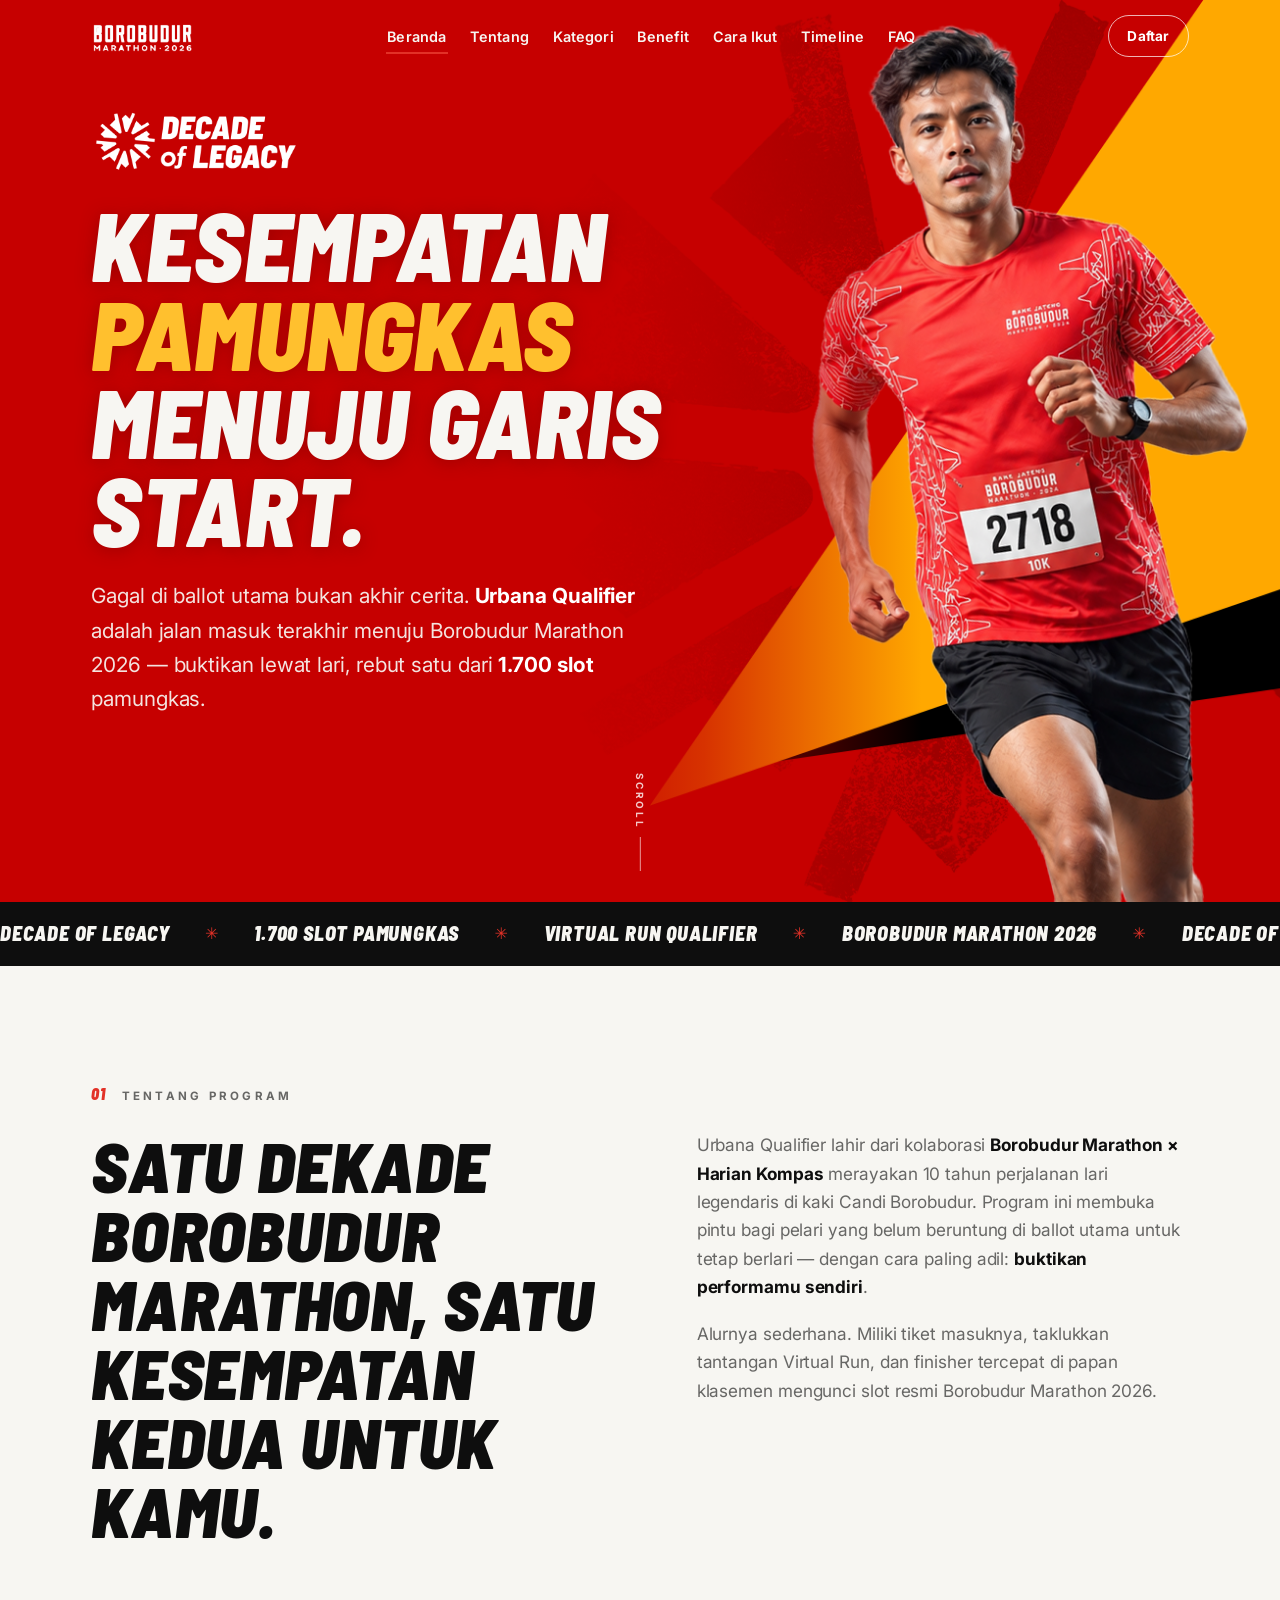
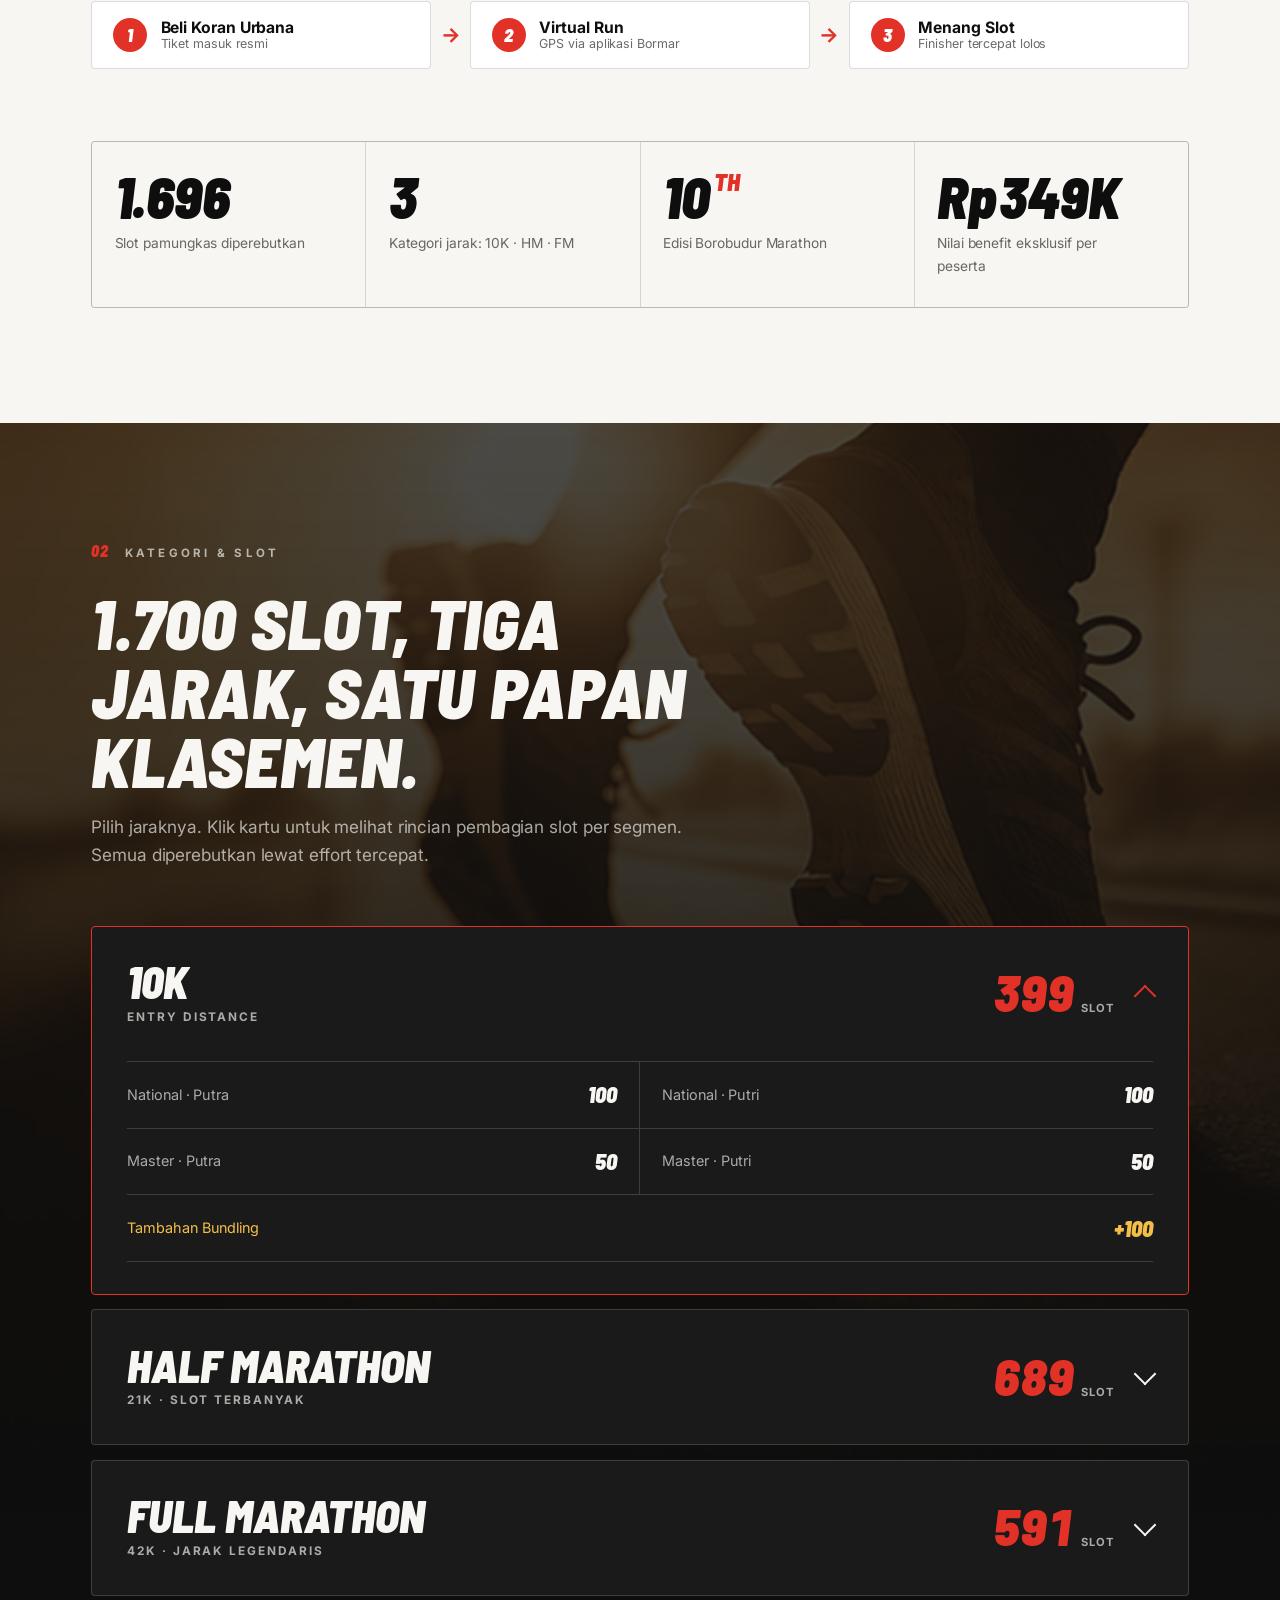
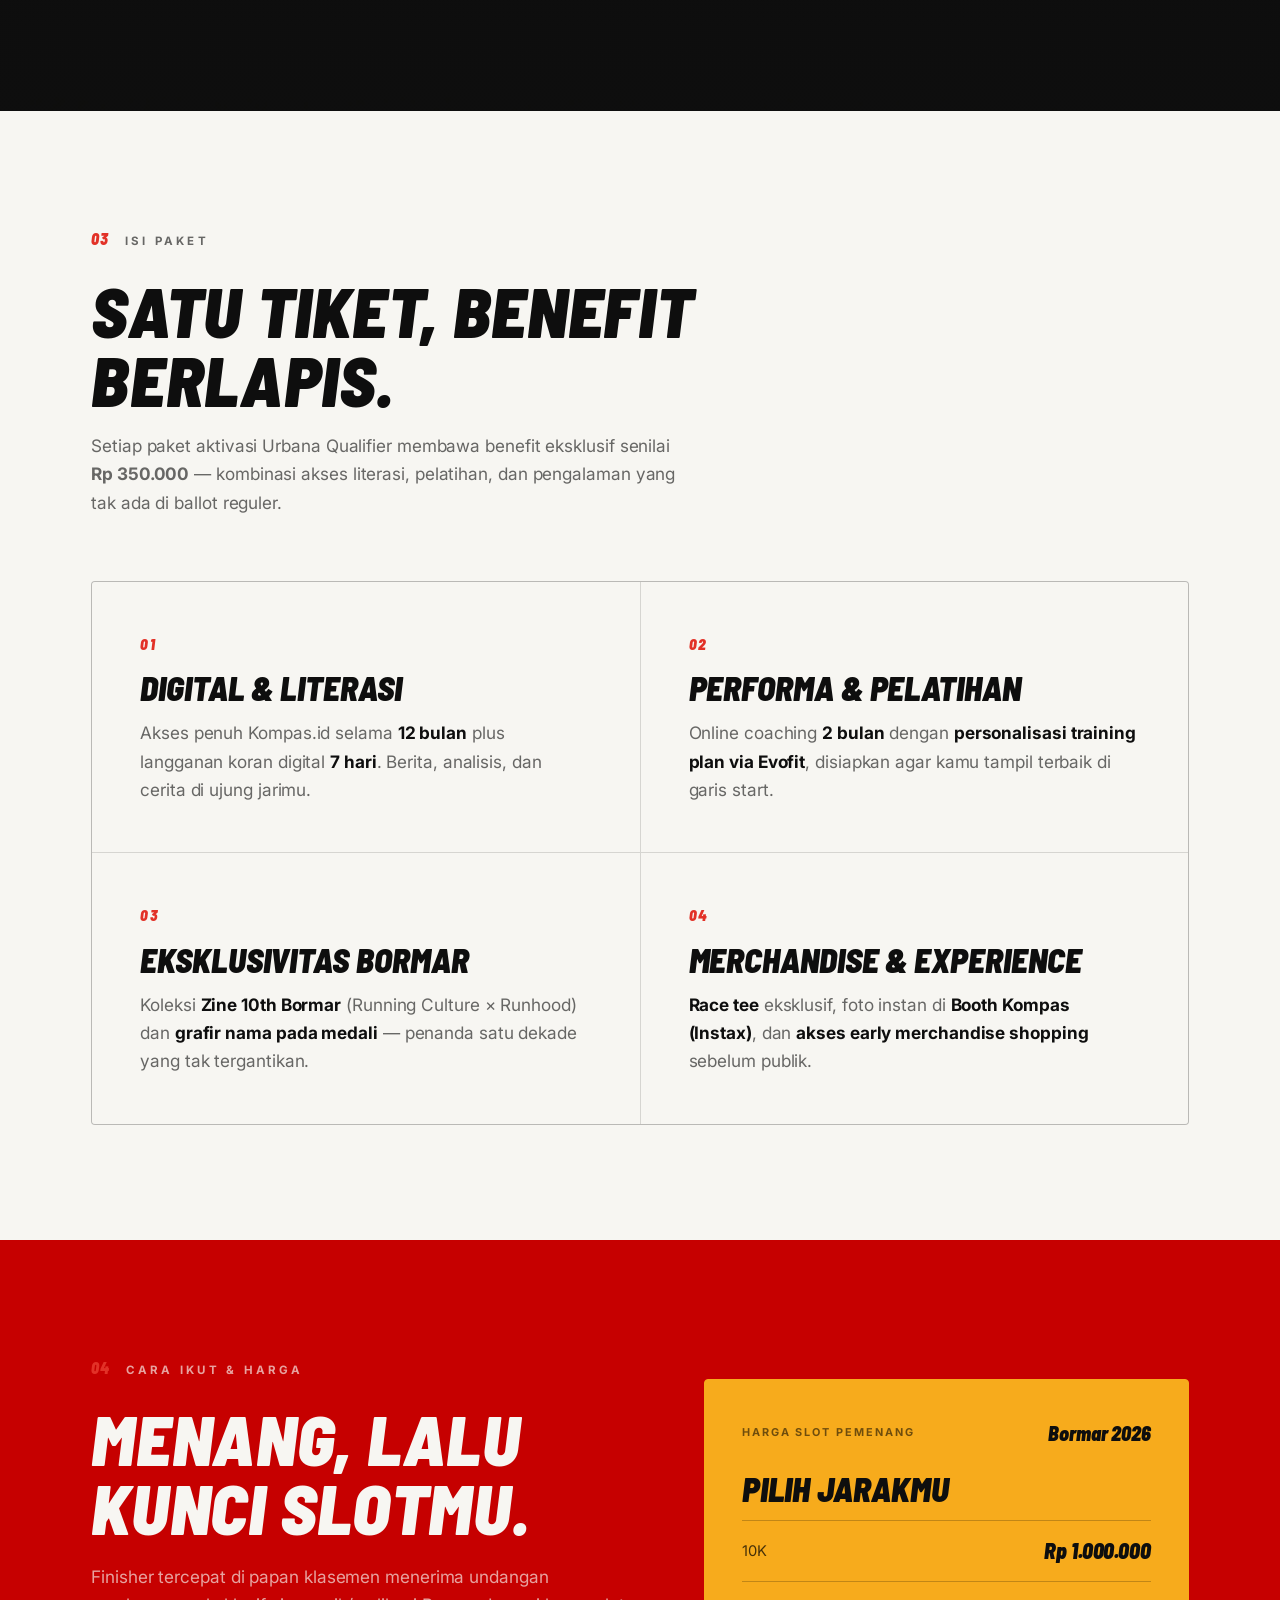
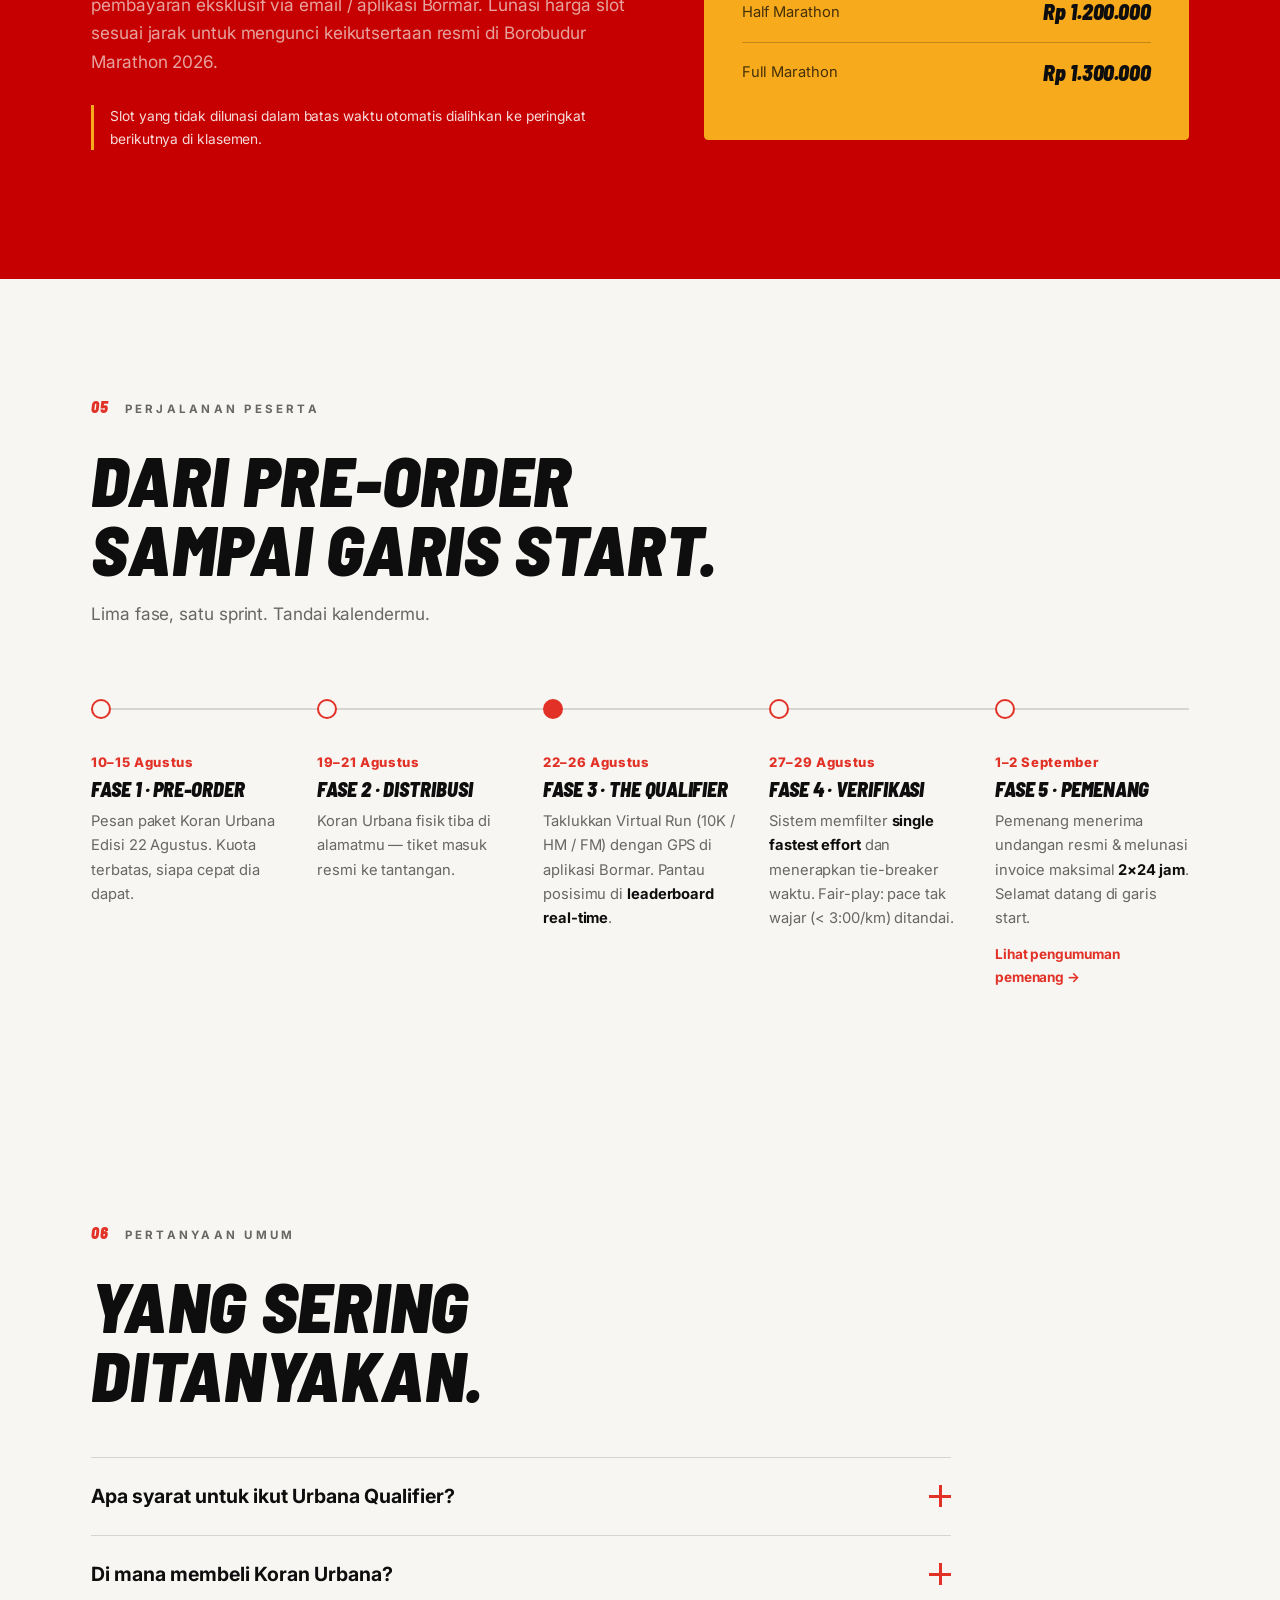
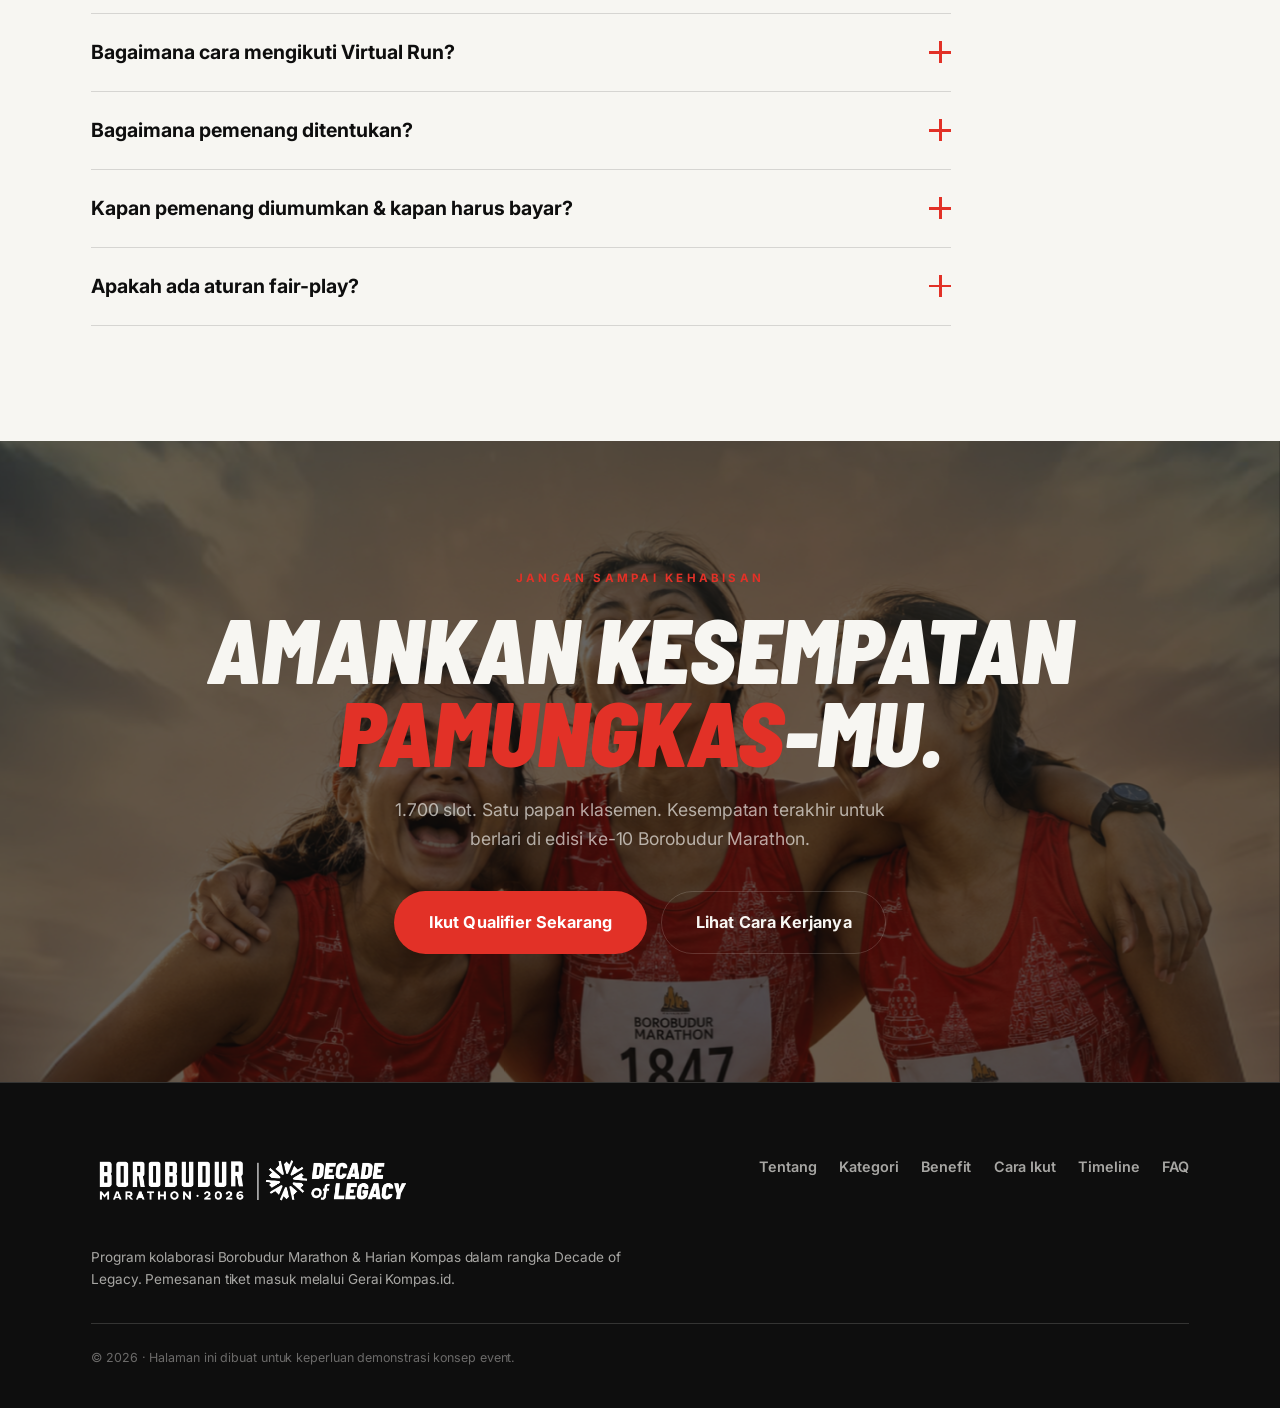
==== marathon/index.html @ 235fdab1 "first commit" ====
<!doctype html>
<html lang="id">
<head>
  <meta charset="utf-8" />
  <meta name="viewport" content="width=device-width, initial-scale=1" />
  <title>Urbana Qualifier · Borobudur Marathon 2026 — Decade of Legacy</title>
  <meta name="description" content="Gagal ballot Borobudur Marathon 2026? Urbana Qualifier adalah kesempatan pamungkas untuk memenangkan slot lari melalui Virtual Run. 1.700 slot diperebutkan. Kolaborasi Borobudur Marathon × Kompas.id." />
  <meta name="theme-color" content="#0E0E0E" />
  <link rel="icon" href="assets/favicon.svg" type="image/svg+xml" />

  <!-- Open Graph -->
  <meta property="og:title" content="Urbana Qualifier · Borobudur Marathon 2026" />
  <meta property="og:description" content="Kesempatan pamungkas menuju garis start. 1.700 slot diperebutkan lewat Virtual Run." />
  <meta property="og:type" content="website" />

  <link rel="preconnect" href="https://fonts.googleapis.com" />
  <link rel="preconnect" href="https://fonts.gstatic.com" crossorigin />
  <link href="https://fonts.googleapis.com/css2?family=Inter:wght@400;500;600;700;800;900&display=swap" rel="stylesheet" />

  <link rel="stylesheet" href="css/styles.css" />
</head>
<body>
  <a class="skip-link" href="#beranda">Lewati ke konten</a>

  <!-- ================= HEADER ================= -->
  <header class="site-header" id="siteHeader" data-state="top">
    <div class="container header__inner">
      <a class="brand" href="#beranda" aria-label="Borobudur Marathon 2026 — beranda">
        <img class="brand__logo" src="assets/logo-borobudur.png" alt="Borobudur Marathon 2026" width="1200" height="442" />
      </a>

      <nav class="nav" id="primaryNav" aria-label="Navigasi utama">
        <ul class="nav__list">
          <li><a class="nav__link" href="#beranda">Beranda</a></li>
          <li><a class="nav__link" href="#tentang">Tentang</a></li>
          <li><a class="nav__link" href="#kategori">Kategori</a></li>
          <li><a class="nav__link" href="#benefit">Benefit</a></li>
          <li><a class="nav__link" href="#cara-ikut">Cara Ikut</a></li>
          <li><a class="nav__link" href="#timeline">Timeline</a></li>
          <li><a class="nav__link" href="#faq">FAQ</a></li>
        </ul>
      </nav>

      <div class="header__actions">
        <a class="btn btn--accent btn--sm" href="#daftar">Daftar</a>
        <button class="nav-toggle" id="navToggle" aria-label="Buka menu" aria-expanded="false" aria-controls="primaryNav">
          <span></span><span></span><span></span>
        </button>
      </div>
    </div>
  </header>

  <main id="main">

    <!-- ================= HERO ================= -->
    <section class="hero" id="beranda" aria-labelledby="hero-title">
      <div class="hero__bg" aria-hidden="true">
        <span class="hero__ghost">10<sup>TH</sup></span>
      </div>
      <div class="container hero__inner">
        <div class="hero__col">
        <img class="hero__decade reveal" src="assets/decade-white-logo.png" alt="Decade of Legacy — Borobudur Marathon 2026" width="1200" height="408" />
        <h1 class="hero__title reveal" id="hero-title">
          Kesempatan <span class="txt-accent">Pamungkas</span><br />
          Menuju Garis Start.
        </h1>
        <p class="hero__lead reveal">
          Gagal di ballot utama bukan akhir cerita. <strong>Urbana Qualifier</strong> adalah jalan masuk terakhir
          menuju Borobudur Marathon 2026 — buktikan lewat lari, rebut satu dari <strong>1.700 slot</strong> pamungkas.
        </p>

        <div class="hero__cta reveal">
          <a class="btn btn--accent" href="#cara-ikut">Ikut Qualifier</a>
          <a class="btn btn--ghost" href="#tentang">Pelajari Caranya</a>
        </div>

        </div>
      </div>
      <div class="hero__scroll" aria-hidden="true"><span>Scroll</span></div>
    </section>

    <!-- ================= TICKER ================= -->
    <div class="ticker" aria-hidden="true">
      <div class="ticker__track">
        <span>Decade of Legacy</span><span class="ticker__dot">✳</span>
        <span>1.700 Slot Pamungkas</span><span class="ticker__dot">✳</span>
        <span>Virtual Run Qualifier</span><span class="ticker__dot">✳</span>
        <span>Borobudur Marathon 2026</span><span class="ticker__dot">✳</span>
        <span>Decade of Legacy</span><span class="ticker__dot">✳</span>
        <span>1.700 Slot Pamungkas</span><span class="ticker__dot">✳</span>
        <span>Virtual Run Qualifier</span><span class="ticker__dot">✳</span>
        <span>Borobudur Marathon 2026</span><span class="ticker__dot">✳</span>
      </div>
    </div>

    <!-- ================= TENTANG ================= -->
    <section class="section section--about" id="tentang" aria-labelledby="about-title">
      <div class="container">
        <div class="section-head reveal">
          <span class="section-no">01</span>
          <p class="eyebrow">Tentang Program</p>
        </div>
        <div class="about__grid">
          <div class="about__lead">
            <h2 class="h2" id="about-title">
              Satu dekade Borobudur Marathon, satu kesempatan kedua untuk kamu.
            </h2>
          </div>
          <div class="about__body">
            <p class="reveal">
              Urbana Qualifier lahir dari kolaborasi <strong>Borobudur Marathon × Harian Kompas</strong>
              merayakan 10 tahun perjalanan lari legendaris di kaki Candi Borobudur. Program ini membuka
              pintu bagi pelari yang belum beruntung di ballot utama untuk tetap berlari — dengan cara paling adil:
              <strong>buktikan performamu sendiri</strong>.
            </p>
            <p class="reveal">
              Alurnya sederhana. Miliki tiket masuknya, taklukkan tantangan Virtual Run, dan finisher tercepat di
              papan klasemen mengunci slot resmi Borobudur Marathon 2026.
            </p>
          </div>
        </div>

        <ol class="flow reveal" aria-label="Alur singkat program">
          <li class="flow__step"><span class="flow__n">1</span><div><b>Beli Koran Urbana</b><small>Tiket masuk resmi</small></div></li>
          <li class="flow__arrow" aria-hidden="true">→</li>
          <li class="flow__step"><span class="flow__n">2</span><div><b>Virtual Run</b><small>GPS via aplikasi Bormar</small></div></li>
          <li class="flow__arrow" aria-hidden="true">→</li>
          <li class="flow__step"><span class="flow__n">3</span><div><b>Menang Slot</b><small>Finisher tercepat lolos</small></div></li>
        </ol>

        <div class="stat-row reveal" aria-label="Ringkasan angka program">
          <div class="stat">
            <span class="stat__num"><span data-count="1700" data-suffix="">0</span></span>
            <span class="stat__cap">Slot pamungkas diperebutkan</span>
          </div>
          <div class="stat">
            <span class="stat__num"><span data-count="3" data-suffix="">0</span></span>
            <span class="stat__cap">Kategori jarak: 10K · HM · FM</span>
          </div>
          <div class="stat">
            <span class="stat__num"><span data-count="10" data-suffix="">0</span><span class="stat__th">TH</span></span>
            <span class="stat__cap">Edisi Borobudur Marathon</span>
          </div>
          <div class="stat">
            <span class="stat__num">Rp<span data-count="350" data-suffix="K">0</span></span>
            <span class="stat__cap">Nilai benefit eksklusif per peserta</span>
          </div>
        </div>
      </div>
    </section>

    <!-- ================= KATEGORI & SLOT ================= -->
    <section class="section section--cats" id="kategori" aria-labelledby="cats-title">
      <div class="container">
        <div class="section-head reveal">
          <span class="section-no">02</span>
          <p class="eyebrow eyebrow--light">Kategori & Slot</p>
        </div>
        <h2 class="h2 h2--light reveal" id="cats-title">1.700 slot, tiga jarak, satu papan klasemen.</h2>
        <p class="section-sub section-sub--light reveal">Pilih jaraknya. Klik kartu untuk melihat rincian pembagian slot per segmen. Semua diperebutkan lewat effort tercepat.</p>

        <div class="cats">
          <!-- 10K -->
          <article class="cat reveal">
            <button class="cat__head" aria-expanded="false" aria-controls="cat-10k">
              <span class="cat__meta">
                <span class="cat__name">10K</span>
                <span class="cat__tag">Entry Distance</span>
              </span>
              <span class="cat__slot"><span class="cat__slotnum" data-count="400">0</span><small>slot</small></span>
              <span class="cat__chev" aria-hidden="true"></span>
            </button>
            <div class="cat__panel" id="cat-10k" hidden>
              <ul class="breakdown">
                <li><span>National · Putra</span><b>100</b></li>
                <li><span>National · Putri</span><b>100</b></li>
                <li><span>Master · Putra</span><b>50</b></li>
                <li><span>Master · Putri</span><b>50</b></li>
                <li class="breakdown--extra"><span>Tambahan Bundling</span><b>+100</b></li>
              </ul>
            </div>
          </article>

          <!-- HM -->
          <article class="cat reveal">
            <button class="cat__head" aria-expanded="false" aria-controls="cat-hm">
              <span class="cat__meta">
                <span class="cat__name">Half Marathon</span>
                <span class="cat__tag">21K · Slot terbanyak</span>
              </span>
              <span class="cat__slot"><span class="cat__slotnum" data-count="700">0</span><small>slot</small></span>
              <span class="cat__chev" aria-hidden="true"></span>
            </button>
            <div class="cat__panel" id="cat-hm" hidden>
              <ul class="breakdown">
                <li><span>National · Putra</span><b>200</b></li>
                <li><span>National · Putri</span><b>200</b></li>
                <li><span>Master · Putra</span><b>150</b></li>
                <li><span>Master · Putri</span><b>150</b></li>
              </ul>
            </div>
          </article>

          <!-- FM -->
          <article class="cat reveal">
            <button class="cat__head" aria-expanded="false" aria-controls="cat-fm">
              <span class="cat__meta">
                <span class="cat__name">Full Marathon</span>
                <span class="cat__tag">42K · Jarak legendaris</span>
              </span>
              <span class="cat__slot"><span class="cat__slotnum" data-count="600">0</span><small>slot</small></span>
              <span class="cat__chev" aria-hidden="true"></span>
            </button>
            <div class="cat__panel" id="cat-fm" hidden>
              <ul class="breakdown">
                <li><span>National · Putra</span><b>150</b></li>
                <li><span>National · Putri</span><b>150</b></li>
                <li><span>Master · Putra</span><b>150</b></li>
                <li><span>Master · Putri</span><b>150</b></li>
              </ul>
            </div>
          </article>
        </div>
      </div>
    </section>

    <!-- ================= BENEFIT ================= -->
    <section class="section section--benefit" id="benefit" aria-labelledby="benefit-title">
      <div class="container">
        <div class="section-head reveal">
          <span class="section-no">03</span>
          <p class="eyebrow">Isi Paket</p>
        </div>
        <div class="benefit__intro">
          <h2 class="h2 reveal" id="benefit-title">Satu tiket, benefit berlapis.</h2>
          <p class="section-sub reveal">
            Setiap paket aktivasi Urbana Qualifier membawa benefit eksklusif senilai
            <strong>Rp 350.000</strong> — kombinasi akses literasi, pelatihan, dan pengalaman yang tak ada di ballot reguler.
          </p>
        </div>

        <div class="benefits">
          <article class="benefit reveal">
            <span class="benefit__no" aria-hidden="true">01</span>
            <h3 class="benefit__title">Digital &amp; Literasi</h3>
            <p>Akses penuh Kompas.id selama <b>12 bulan</b> plus langganan koran digital <b>7 hari</b>. Berita, analisis, dan cerita di ujung jarimu.</p>
          </article>
          <article class="benefit reveal">
            <span class="benefit__no" aria-hidden="true">02</span>
            <h3 class="benefit__title">Performa &amp; Pelatihan</h3>
            <p>Online coaching <b>2 bulan</b> dengan <b>personalisasi training plan via Evofit</b>, disiapkan agar kamu tampil terbaik di garis start.</p>
          </article>
          <article class="benefit reveal">
            <span class="benefit__no" aria-hidden="true">03</span>
            <h3 class="benefit__title">Eksklusivitas Bormar</h3>
            <p>Koleksi <b>Zine 10th Bormar</b> (Running Culture × Runhood) dan <b>grafir nama pada medali</b> — penanda satu dekade yang tak tergantikan.</p>
          </article>
          <article class="benefit reveal">
            <span class="benefit__no" aria-hidden="true">04</span>
            <h3 class="benefit__title">Merchandise &amp; Experience</h3>
            <p><b>Race tee</b> eksklusif, foto instan di <b>Booth Kompas (Instax)</b>, dan <b>akses early merchandise shopping</b> sebelum publik.</p>
          </article>
        </div>
      </div>
    </section>

    <!-- ================= CARA IKUT / HARGA ================= -->
    <section class="section section--how" id="cara-ikut" aria-labelledby="how-title">
      <div class="container how__grid">
        <div class="how__intro">
          <div class="section-head reveal">
            <span class="section-no">04</span>
            <p class="eyebrow eyebrow--light">Cara Ikut &amp; Harga</p>
          </div>
          <h2 class="h2 h2--light reveal" id="how-title">Menang, lalu kunci slotmu.</h2>
          <p class="section-sub section-sub--light reveal">
            Finisher tercepat di papan klasemen menerima undangan pembayaran eksklusif via
            email / aplikasi Bormar. Lunasi harga slot sesuai jarak untuk mengunci
            keikutsertaan resmi di Borobudur Marathon 2026.
          </p>
          <p class="how__note reveal">Slot yang tidak dilunasi dalam batas waktu otomatis dialihkan ke peringkat berikutnya di klasemen.</p>
        </div>

        <article class="step step--accent reveal how__card">
          <div class="step__top">
            <span class="step__badge">Harga Slot Pemenang</span>
            <span class="step__price">Bormar 2026</span>
          </div>
          <h3 class="step__title">Pilih Jarakmu</h3>
          <ul class="pricegrid">
            <li><span>10K</span><b>Rp 1.000.000</b></li>
            <li><span>Half Marathon</span><b>Rp 1.200.000</b></li>
            <li><span>Full Marathon</span><b>Rp 1.300.000</b></li>
          </ul>
        </article>
      </div>
    </section>

    <!-- ================= TIMELINE ================= -->
    <section class="section section--timeline" id="timeline" aria-labelledby="tl-title">
      <div class="container">
        <div class="section-head reveal">
          <span class="section-no">05</span>
          <p class="eyebrow">Perjalanan Peserta</p>
        </div>
        <h2 class="h2 reveal" id="tl-title">Dari pre-order sampai garis start.</h2>
        <p class="section-sub reveal">Lima fase, satu sprint. Tandai kalendermu.</p>

        <ol class="timeline">
          <li class="tl reveal">
            <div class="tl__marker" aria-hidden="true"><span></span></div>
            <div class="tl__body">
              <span class="tl__date">10–15 Agustus</span>
              <h3 class="tl__phase">Fase 1 · Pre-Order</h3>
              <p>Pesan paket Koran Urbana Edisi 22 Agustus. Kuota terbatas, siapa cepat dia dapat.</p>
            </div>
          </li>
          <li class="tl reveal">
            <div class="tl__marker" aria-hidden="true"><span></span></div>
            <div class="tl__body">
              <span class="tl__date">19–21 Agustus</span>
              <h3 class="tl__phase">Fase 2 · Distribusi</h3>
              <p>Koran Urbana fisik tiba di alamatmu — tiket masuk resmi ke tantangan.</p>
            </div>
          </li>
          <li class="tl reveal tl--hot">
            <div class="tl__marker" aria-hidden="true"><span></span></div>
            <div class="tl__body">
              <span class="tl__date">22–26 Agustus</span>
              <h3 class="tl__phase">Fase 3 · The Qualifier</h3>
              <p>Taklukkan Virtual Run (10K / HM / FM) dengan GPS di aplikasi Bormar. Pantau posisimu di <b>leaderboard real-time</b>.</p>
            </div>
          </li>
          <li class="tl reveal">
            <div class="tl__marker" aria-hidden="true"><span></span></div>
            <div class="tl__body">
              <span class="tl__date">27–29 Agustus</span>
              <h3 class="tl__phase">Fase 4 · Verifikasi</h3>
              <p>Sistem memfilter <b>single fastest effort</b> dan menerapkan tie-breaker waktu. Fair-play: pace tak wajar (&lt; 3:00/km) ditandai.</p>
            </div>
          </li>
          <li class="tl reveal">
            <div class="tl__marker" aria-hidden="true"><span></span></div>
            <div class="tl__body">
              <span class="tl__date">1–2 September</span>
              <h3 class="tl__phase">Fase 5 · Pemenang</h3>
              <p>Pemenang menerima undangan resmi &amp; melunasi invoice maksimal <b>2×24 jam</b>. Selamat datang di garis start.</p>
              <a class="tl__link" href="pemenang.html">Lihat pengumuman pemenang →</a>
            </div>
          </li>
        </ol>
      </div>
    </section>

    <!-- ================= FAQ ================= -->
    <section class="section section--faq" id="faq" aria-labelledby="faq-title">
      <div class="container">
        <div class="section-head reveal">
          <span class="section-no">06</span>
          <p class="eyebrow">Pertanyaan Umum</p>
        </div>
        <h2 class="h2 reveal" id="faq-title">Yang sering ditanyakan.</h2>

        <div class="faq" id="faqList">
          <div class="faq__item reveal">
            <button class="faq__q" aria-expanded="false" aria-controls="faq-1">
              <span>Apa syarat untuk ikut Urbana Qualifier?</span>
              <span class="faq__icon" aria-hidden="true"></span>
            </button>
            <div class="faq__a" id="faq-1" hidden>
              <p>Kamu cukup memiliki <b>Koran Urbana</b> sebagai tiket masuk. Di dalamnya sudah termasuk paket benefit aktivasi dan akses untuk mengikuti tantangan Virtual Run melalui aplikasi Bormar.</p>
            </div>
          </div>

          <div class="faq__item reveal">
            <button class="faq__q" aria-expanded="false" aria-controls="faq-2">
              <span>Di mana membeli Koran Urbana?</span>
              <span class="faq__icon" aria-hidden="true"></span>
            </button>
            <div class="faq__a" id="faq-2" hidden>
              <p>Pemesanan dilakukan pada masa Pre-Order (10–15 Agustus) melalui <b>Gerai Kompas.id</b>. Koran fisik didistribusikan ke alamatmu pada 19–21 Agustus.</p>
            </div>
          </div>

          <div class="faq__item reveal">
            <button class="faq__q" aria-expanded="false" aria-controls="faq-3">
              <span>Bagaimana cara mengikuti Virtual Run?</span>
              <span class="faq__icon" aria-hidden="true"></span>
            </button>
            <div class="faq__a" id="faq-3" hidden>
              <p>Selama 22–26 Agustus, lari sesuai jarak pilihanmu (10K / HM / FM) sambil merekam rute dengan <b>GPS di aplikasi Bormar</b>. Posisimu tampil di leaderboard secara real-time.</p>
            </div>
          </div>

          <div class="faq__item reveal">
            <button class="faq__q" aria-expanded="false" aria-controls="faq-4">
              <span>Bagaimana pemenang ditentukan?</span>
              <span class="faq__icon" aria-hidden="true"></span>
            </button>
            <div class="faq__a" id="faq-4" hidden>
              <p>Slot diberikan kepada <b>finisher tercepat</b> di setiap segmen. Verifikasi memakai catatan single fastest effort, dengan tie-breaker berbasis timestamp bila waktu identik.</p>
            </div>
          </div>

          <div class="faq__item reveal">
            <button class="faq__q" aria-expanded="false" aria-controls="faq-5">
              <span>Kapan pemenang diumumkan &amp; kapan harus bayar?</span>
              <span class="faq__icon" aria-hidden="true"></span>
            </button>
            <div class="faq__a" id="faq-5" hidden>
              <p>Klasemen akhir difinalisasi 27–29 Agustus. Pemenang menerima undangan resmi pada 1–2 September dan wajib melunasi invoice maksimal <b>2×24 jam</b>. Slot yang hangus dialihkan ke peringkat berikutnya.</p>
            </div>
          </div>

          <div class="faq__item reveal">
            <button class="faq__q" aria-expanded="false" aria-controls="faq-6">
              <span>Apakah ada aturan fair-play?</span>
              <span class="faq__icon" aria-hidden="true"></span>
            </button>
            <div class="faq__a" id="faq-6" hidden>
              <p>Ya. Untuk menjaga keadilan, catatan dengan pace tidak wajar (lebih cepat dari <b>3:00/km</b>) akan ditandai dan diverifikasi ulang oleh sistem sebelum masuk klasemen final.</p>
            </div>
          </div>
        </div>
      </div>
    </section>

    <!-- ================= CTA + FOOTER ================= -->
    <section class="cta" id="daftar" aria-labelledby="cta-title">
      <div class="container cta__inner">
        <p class="eyebrow eyebrow--accent reveal">Jangan sampai kehabisan</p>
        <h2 class="cta__title reveal" id="cta-title">Amankan kesempatan<br /><span class="txt-accent">pamungkas</span>-mu.</h2>
        <p class="cta__lead reveal">1.700 slot. Satu papan klasemen. Kesempatan terakhir untuk berlari di edisi ke-10 Borobudur Marathon.</p>
        <div class="cta__actions reveal">
          <a class="btn btn--accent btn--lg" href="#cara-ikut">Ikut Qualifier Sekarang</a>
          <a class="btn btn--ghost btn--lg btn--ghost-dark" href="#tentang">Lihat Cara Kerjanya</a>
        </div>
      </div>
    </section>

    <footer class="footer">
      <div class="container footer__inner">
        <div class="footer__brand">
          <img class="brand__logo" src="assets/logo-gabung-legacy.png" alt="Borobudur Marathon 2026 — Decade of Legacy × Kompas.id" width="1200" height="191" />
        </div>
        <nav class="footer__nav" aria-label="Navigasi footer">
          <a href="#tentang">Tentang</a>
          <a href="#kategori">Kategori</a>
          <a href="#benefit">Benefit</a>
          <a href="#cara-ikut">Cara Ikut</a>
          <a href="#timeline">Timeline</a>
          <a href="#faq">FAQ</a>
        </nav>
        <p class="footer__note">
          Program kolaborasi Borobudur Marathon &amp; Harian Kompas dalam rangka Decade of Legacy.
          Pemesanan tiket masuk melalui Gerai Kompas.id.
        </p>
        <p class="footer__legal">© 2026 · Halaman ini dibuat untuk keperluan demonstrasi konsep event.</p>
      </div>
    </footer>
  </main>

  <script src="js/main.js" defer></script>
</body>
</html>
---- marathon/css/styles.css ----
/* =========================================================
   URBANA QUALIFIER — Borobudur Marathon 2026
   Bold-minimalist design system
   ========================================================= */

/* Display headline font (replaces Anton) */
@font-face {
  font-family: "Barlow SC Display";
  src: url("../assets/BarlowSemiCondensed-BlackItalic.ttf") format("truetype");
  font-weight: normal;
  font-style: normal;
  font-display: swap;
}

:root {
  /* palette */
  --paper: #f7f6f2;
  --paper-2: #efeee8;
  --ink: #0e0e0e;
  --ink-2: #1a1a1a;
  --accent: #e23127;
  --accent-press: #c4271e;
  --gold: #f3bf49;
  --line: rgba(14, 14, 14, 0.14);
  --line-strong: rgba(14, 14, 14, 0.5);
  --muted: rgba(14, 14, 14, 0.62);
  --muted-on-dark: rgba(247, 246, 242, 0.66);
  --line-on-dark: rgba(247, 246, 242, 0.16);

  /* type */
  --font-display: "Barlow SC Display", "Arial Narrow", "Haettenschweiler", sans-serif;
  --font-body: "Inter", system-ui, -apple-system, "Segoe UI", Roboto, sans-serif;

  /* layout */
  --container: 1200px;
  --gutter: clamp(1.25rem, 4vw, 4rem);
  --header-h: 74px;
  --radius: 4px;

  --ease: cubic-bezier(0.22, 1, 0.36, 1);
}

/* ---------- reset / base ---------- */
*, *::before, *::after { box-sizing: border-box; }
html {
  scroll-behavior: smooth;
  -webkit-text-size-adjust: 100%;
}
body {
  margin: 0;
  background: var(--paper);
  color: var(--ink);
  font-family: var(--font-body);
  font-size: clamp(1rem, 0.96rem + 0.2vw, 1.075rem);
  line-height: 1.65;
  font-weight: 400;
  letter-spacing: -0.005em;
  -webkit-font-smoothing: antialiased;
  text-rendering: optimizeLegibility;
  overflow-x: hidden;
}
img { max-width: 100%; display: block; }
a { color: inherit; text-decoration: none; }
button { font: inherit; color: inherit; cursor: pointer; border: 0; background: none; }
ul, ol { margin: 0; padding: 0; list-style: none; }
h1, h2, h3 { margin: 0; }
sup { font-size: 0.5em; }
::selection { background: var(--accent); color: #fff; }

.container {
  width: 100%;
  max-width: var(--container);
  margin-inline: auto;
  padding-inline: var(--gutter);
}

/* skip link */
.skip-link {
  position: absolute;
  left: 1rem;
  top: -100px;
  z-index: 200;
  background: var(--ink);
  color: var(--paper);
  padding: 0.6rem 1rem;
  border-radius: var(--radius);
  transition: top 0.2s var(--ease);
}
.skip-link:focus { top: 1rem; }

:focus-visible {
  outline: 3px solid var(--accent);
  outline-offset: 3px;
  border-radius: 2px;
}

/* ---------- shared type ---------- */
.eyebrow {
  font-size: 0.72rem;
  font-weight: 700;
  letter-spacing: 0.28em;
  text-transform: uppercase;
  color: var(--muted);
  margin: 0;
}
.eyebrow--accent { color: var(--accent); }
.eyebrow--light { color: var(--muted-on-dark); }

.txt-accent { color: var(--accent); }

.h2 {
  font-family: var(--font-display);
  font-weight: 400;
  font-size: clamp(2.1rem, 1.2rem + 4vw, 4.4rem);
  line-height: 0.98;
  letter-spacing: 0.01em;
  text-transform: uppercase;
  max-width: 18ch;
}
.h2--light { color: var(--paper); }

.section-sub {
  max-width: 54ch;
  color: var(--muted);
  margin: 1.1rem 0 0;
  font-size: 1.075rem;
}
.section-sub--light { color: var(--muted-on-dark); }

.section-head {
  display: flex;
  align-items: baseline;
  gap: 1rem;
  margin-bottom: 1.5rem;
}
.section-no {
  font-family: var(--font-display);
  font-size: 1rem;
  color: var(--accent);
  letter-spacing: 0.05em;
}

.section { padding: clamp(4.5rem, 9vw, 8.5rem) 0; position: relative; }

/* ---------- buttons ---------- */
.btn {
  --pad-y: 0.85rem;
  --pad-x: 1.6rem;
  display: inline-flex;
  align-items: center;
  justify-content: center;
  gap: 0.5rem;
  padding: var(--pad-y) var(--pad-x);
  font-weight: 700;
  font-size: 0.95rem;
  letter-spacing: 0.01em;
  border-radius: 999px;
  border: 1.5px solid transparent;
  transition: transform 0.18s var(--ease), background 0.18s var(--ease),
    color 0.18s var(--ease), border-color 0.18s var(--ease);
  will-change: transform;
}
.btn:hover { transform: translateY(-2px); }
.btn:active { transform: translateY(0); }
.btn--sm { --pad-y: 0.55rem; --pad-x: 1.15rem; font-size: 0.85rem; }
.btn--lg { --pad-y: 1.05rem; --pad-x: 2.1rem; font-size: 1.02rem; }

.btn--accent { background: var(--accent); color: #fff; }
.btn--accent:hover { background: var(--accent-press); }

.btn--ghost { border-color: var(--line-strong); color: var(--ink); }
.btn--ghost:hover { background: var(--ink); color: var(--paper); border-color: var(--ink); }
.btn--ghost-dark { border-color: var(--line-on-dark); color: var(--paper); }
.btn--ghost-dark:hover { background: var(--paper); color: var(--ink); border-color: var(--paper); }

/* =========================================================
   HEADER
   ========================================================= */
.site-header {
  position: fixed;
  inset: 0 0 auto 0;
  z-index: 100;
  height: var(--header-h);
  transition: background 0.3s var(--ease), box-shadow 0.3s var(--ease), border-color 0.3s var(--ease);
  border-bottom: 1px solid transparent;
}
.site-header[data-state="scrolled"] {
  background: rgba(247, 246, 242, 0.86);
  backdrop-filter: saturate(160%) blur(12px);
  -webkit-backdrop-filter: saturate(160%) blur(12px);
  border-bottom-color: var(--line);
}
.header__inner {
  height: 100%;
  display: flex;
  align-items: center;
  justify-content: space-between;
  gap: 1rem;
}

.brand { display: inline-flex; align-items: center; --logo-size: 1.5rem; }

/* Wordmark lockup: BOROBUDUR / MARATHON · 2026 */
.logo { display: inline-block; line-height: 1; }
.logo__word {
  display: block;
  font-family: var(--font-display);
  font-weight: 400;
  font-size: var(--logo-size);
  line-height: 0.82;
  letter-spacing: 0.014em;
  text-transform: uppercase;
  color: var(--ink);
  white-space: nowrap;
}
.logo__sub {
  display: block;
  font-family: var(--font-body);
  font-weight: 800;
  font-size: calc(var(--logo-size) * 0.285);
  line-height: 1;
  letter-spacing: 0.4em;
  text-transform: uppercase;
  color: var(--gold);
  white-space: nowrap;
  margin-top: 0.36em;
  margin-right: -0.4em; /* offset trailing letter-spacing so it aligns under the word */
}
.logo--light .logo__word { color: var(--paper); }

/* raster wordmark logo (assets/logo-borobudur.png) */
.brand__logo { display: block; width: auto; height: clamp(30px, 1.4vw + 22px, 38px); }
.site-header[data-state="top"] .brand__logo { filter: brightness(0) invert(1); } /* white over dark/red hero */
.footer__brand .brand__logo { height: auto; width: clamp(240px, 26vw, 320px); filter: none; }

.nav__list { display: flex; align-items: center; gap: clamp(0.6rem, 1.6vw, 1.6rem); }
.nav__link {
  position: relative;
  font-size: 0.9rem;
  font-weight: 600;
  color: var(--ink);
  padding: 0.4rem 0.1rem;
  letter-spacing: 0.01em;
}
.nav__link::after {
  content: "";
  position: absolute;
  left: 0; right: 100%;
  bottom: -2px;
  height: 2px;
  background: var(--accent);
  transition: right 0.28s var(--ease);
}
.nav__link:hover::after,
.nav__link[aria-current="true"]::after { right: 0; }
.nav__link[aria-current="true"] { color: var(--accent); }

.header__actions { display: flex; align-items: center; gap: 0.75rem; }

/* hamburger */
.nav-toggle {
  display: none;
  width: 44px; height: 44px;
  flex-direction: column;
  justify-content: center;
  align-items: center;
  gap: 5px;
}
.nav-toggle span {
  width: 24px; height: 2.4px;
  background: var(--ink);
  border-radius: 2px;
  transition: transform 0.3s var(--ease), opacity 0.2s var(--ease);
}
body.nav-open .nav-toggle span:nth-child(1) { transform: translateY(7.4px) rotate(45deg); }
body.nav-open .nav-toggle span:nth-child(2) { opacity: 0; }
body.nav-open .nav-toggle span:nth-child(3) { transform: translateY(-7.4px) rotate(-45deg); }

/* transparent header at the very top sits over a dark/colored hero → light content */
.site-header[data-state="top"] .logo__word { color: var(--paper); }
.site-header[data-state="top"] .nav-toggle span { background: var(--paper); }
body:not(.nav-open) .site-header[data-state="top"] .nav__link { color: var(--paper); }
.site-header[data-state="top"] .header__actions .btn--accent {
  background: transparent;
  color: #fff;
  border-color: rgba(255, 255, 255, 0.7);
}
.site-header[data-state="top"] .header__actions .btn--accent:hover {
  background: #fff;
  color: var(--accent);
  border-color: #fff;
}

/* =========================================================
   HERO
   ========================================================= */
.hero {
  position: relative;
  min-height: 100svh;
  display: flex;
  align-items: center;
  padding-top: calc(var(--header-h) + 2rem);
  padding-bottom: 3rem;
  overflow: hidden;
  color: var(--paper);
  background-image:
    linear-gradient(90deg, #c60000 0%, #c60000 44%, rgba(198, 0, 0, 0.7) 55%, rgba(198, 0, 0, 0) 72%),
    url("../assets/hero-banner-rev.png");
  background-size: cover;
  background-position: 35% center;
  background-repeat: no-repeat;
  background-color: #c60000;
}
.hero__bg { display: none; } /* decorative ghost not used over the photo banner */

.hero__inner { position: relative; z-index: 1; width: 100%; }
.hero .eyebrow { margin-bottom: 1.4rem; }

.hero__title {
  font-family: var(--font-display);
  font-weight: 400;
  font-size: clamp(2.9rem, 1rem + 9vw, 8rem);
  line-height: 0.92;
  letter-spacing: 0.005em;
  text-transform: uppercase;
  margin-bottom: 1.6rem;
}
.hero__lead {
  max-width: 44ch;
  font-size: clamp(1.05rem, 1rem + 0.4vw, 1.3rem);
  color: rgba(247, 246, 242, 0.92);
  margin: 0 0 2.2rem;
  text-shadow: 0 1px 14px rgba(0, 0, 0, 0.28);
}
.hero__lead strong { color: #fff; font-weight: 700; }

.hero__cta { display: flex; flex-wrap: wrap; gap: 0.9rem; margin-bottom: 3rem; }

/* countdown */
.countdown {
  border-top: 1px solid var(--line);
  padding-top: 1.4rem;
  max-width: 560px;
}
.countdown__label {
  font-size: 0.74rem;
  font-weight: 700;
  letter-spacing: 0.18em;
  text-transform: uppercase;
  color: var(--muted);
  margin: 0 0 0.7rem;
}
.countdown__grid { display: flex; align-items: flex-start; gap: clamp(0.5rem, 2vw, 1.3rem); }
.countdown__unit { display: flex; flex-direction: column; align-items: center; min-width: 3.4ch; }
.countdown__num {
  font-family: var(--font-display);
  font-size: clamp(2.4rem, 1.4rem + 3vw, 3.9rem);
  line-height: 0.9;
  font-variant-numeric: tabular-nums;
  letter-spacing: 0.02em;
}
.countdown__cap {
  font-size: 0.64rem;
  font-weight: 700;
  letter-spacing: 0.18em;
  text-transform: uppercase;
  color: var(--muted);
  margin-top: 0.5rem;
}
.countdown__sep {
  font-family: var(--font-display);
  font-size: clamp(1.6rem, 1rem + 2vw, 2.6rem);
  color: var(--accent);
  line-height: 1;
  padding-top: 0.2rem;
}
.countdown__done {
  font-weight: 700;
  color: var(--accent);
  margin: 0.2rem 0 0;
}

.hero__scroll {
  position: absolute;
  bottom: 1.4rem;
  left: 50%;
  transform: translateX(-50%);
  z-index: 1;
}
.hero__scroll span {
  font-size: 0.62rem;
  font-weight: 700;
  letter-spacing: 0.28em;
  text-transform: uppercase;
  color: var(--muted);
  writing-mode: vertical-rl;
  position: relative;
  padding-bottom: 42px;
}
.hero__scroll span::after {
  content: "";
  position: absolute;
  left: 50%; bottom: 0;
  width: 1px; height: 34px;
  background: var(--line-strong);
  animation: scrollLine 1.8s var(--ease) infinite;
}
@keyframes scrollLine {
  0% { transform: scaleY(0); transform-origin: top; }
  40% { transform: scaleY(1); transform-origin: top; }
  60% { transform: scaleY(1); transform-origin: bottom; }
  100% { transform: scaleY(0); transform-origin: bottom; }
}

/* hero content tuned for the red photo banner */
.hero__col { max-width: 640px; }
.hero__decade { display: block; width: auto; height: clamp(46px, 5.5vw, 76px); margin-bottom: 1.5rem; }
.hero .eyebrow--accent { color: rgba(255, 255, 255, 0.9); }
.hero__title {
  font-size: clamp(2.4rem, 8vw, 96px);
  text-shadow: 0 2px 18px rgba(90, 0, 0, 0.35);
}
.hero__lead { text-shadow: none; }
.hero .txt-accent { color: #ffc02e; }

.hero .btn--accent { background: var(--paper); color: var(--accent); }
.hero .btn--accent:hover { background: var(--ink); color: #fff; }
.hero .btn--ghost { border-color: rgba(255, 255, 255, 0.6); color: #fff; }
.hero .btn--ghost:hover { background: #fff; color: var(--accent); border-color: #fff; }

.hero .countdown { border-top-color: rgba(255, 255, 255, 0.28); }
.hero .countdown__label { color: rgba(255, 255, 255, 0.78); }
.hero .countdown__cap { color: rgba(255, 255, 255, 0.72); }
.hero .countdown__sep { color: #ffc02e; }
.hero .countdown__done { color: #ffc02e; }

.hero__scroll span { color: rgba(255, 255, 255, 0.78); }
.hero__scroll span::after { background: rgba(255, 255, 255, 0.6); }

/* mobile: full-width text needs an even red wash for contrast; keep the runner in frame */
@media (max-width: 760px) {
  .hero {
    background-image:
      linear-gradient(180deg, rgba(198, 0, 0, 0.55) 0%, rgba(198, 0, 0, 0.74) 55%, rgba(198, 0, 0, 0.9) 100%),
      url("../assets/hero-banner-rev.png");
    background-position: 60% center;
  }
  .hero__col { max-width: none; }
}

/* =========================================================
   TICKER
   ========================================================= */
.ticker {
  background: var(--ink);
  color: var(--paper);
  overflow: hidden;
  border-block: 1px solid var(--ink);
  padding: 0.9rem 0;
}
.ticker__track {
  display: inline-flex;
  align-items: center;
  gap: 2.2rem;
  white-space: nowrap;
  will-change: transform;
  animation: marquee 26s linear infinite;
}
.ticker__track span {
  font-family: var(--font-display);
  font-size: 1.25rem;
  letter-spacing: 0.04em;
  text-transform: uppercase;
}
.ticker__dot { color: var(--accent) !important; font-family: var(--font-body) !important; font-size: 1rem !important; }
@keyframes marquee {
  from { transform: translateX(0); }
  to { transform: translateX(-50%); }
}
.ticker:hover .ticker__track { animation-play-state: paused; }

/* =========================================================
   TENTANG
   ========================================================= */
.about__grid {
  display: grid;
  grid-template-columns: 1.1fr 1fr;
  gap: clamp(1.5rem, 5vw, 4.5rem);
  align-items: start;
}
.about__lead .h2 { max-width: 15ch; }
.about__body p { margin: 0 0 1.15rem; color: var(--muted); }
.about__body p strong { color: var(--ink); font-weight: 700; }

.flow {
  display: flex;
  flex-wrap: wrap;
  align-items: stretch;
  gap: 0.6rem;
  margin-top: clamp(2.2rem, 5vw, 3.5rem);
}
.flow__step {
  display: flex;
  align-items: center;
  gap: 0.85rem;
  padding: 1rem 1.3rem;
  border: 1px solid var(--line);
  border-radius: var(--radius);
  background: #fff;
  flex: 1 1 0;
  min-width: 220px;
}
.flow__n {
  font-family: var(--font-display);
  font-size: 1.15rem;
  color: #fff;
  background: var(--accent);
  width: 34px; height: 34px;
  display: grid; place-items: center;
  border-radius: 50%;
  flex: none;
}
.flow__step div { display: flex; flex-direction: column; line-height: 1.15; }
.flow__step b { font-weight: 700; font-size: 0.98rem; }
.flow__step small { color: var(--muted); font-size: 0.78rem; }
.flow__arrow { display: grid; place-items: center; color: var(--accent); font-weight: 700; font-size: 1.3rem; }

.stat-row {
  display: grid;
  grid-template-columns: repeat(4, 1fr);
  gap: 1px;
  background: var(--line);
  border: 1px solid var(--line);
  border-radius: var(--radius);
  margin-top: clamp(2.5rem, 6vw, 4.5rem);
  overflow: hidden;
}
.stat {
  background: var(--paper);
  padding: 1.8rem 1.4rem;
  display: flex;
  flex-direction: column;
  gap: 0.6rem;
}
.stat__num {
  font-family: var(--font-display);
  font-size: clamp(2.4rem, 1.5rem + 3vw, 3.6rem);
  line-height: 0.9;
  display: inline-flex;
  align-items: baseline;
  gap: 2px;
}
.stat__th { font-size: 0.42em; color: var(--accent); align-self: flex-start; margin-left: 2px; }
.stat__cap { font-size: 0.86rem; color: var(--muted); max-width: 22ch; }

/* =========================================================
   KATEGORI (dark section)
   ========================================================= */
.section--cats {
  color: var(--paper);
  background: var(--ink);
  overflow: hidden;
}
.section--cats::before { /* parallax photo layer */
  content: "";
  position: absolute;
  inset: -10% 0;
  z-index: 0;
  background: url("../assets/image-foot.png") center / cover no-repeat;
  transform: translateY(var(--cats-par, 0));
  will-change: transform;
}
.section--cats::after { /* dark overlay for legibility */
  content: "";
  position: absolute;
  inset: 0;
  z-index: 0;
  background: linear-gradient(rgba(14, 14, 14, 0.74), rgba(14, 14, 14, 0.92));
}
.section--cats > .container { position: relative; z-index: 1; }
.section--cats .section-sub { margin-bottom: clamp(2rem, 5vw, 3.5rem); }

.cats { display: flex; flex-direction: column; gap: 0.9rem; }
.cat {
  border: 1px solid var(--line-on-dark);
  border-radius: var(--radius);
  background: var(--ink-2);
  overflow: hidden;
  transition: border-color 0.25s var(--ease), background 0.25s var(--ease);
}
.cat:hover { border-color: rgba(247, 246, 242, 0.4); }
.cat[data-open="true"] { border-color: var(--accent); }

.cat__head {
  width: 100%;
  display: grid;
  grid-template-columns: 1fr auto auto;
  align-items: center;
  gap: 1.4rem;
  padding: clamp(1.3rem, 3vw, 2.1rem) clamp(1.3rem, 3vw, 2.2rem);
  text-align: left;
}
.cat__meta { display: flex; flex-direction: column; gap: 0.3rem; }
.cat__name {
  font-family: var(--font-display);
  font-size: clamp(1.7rem, 1rem + 2.4vw, 2.8rem);
  line-height: 0.95;
  text-transform: uppercase;
}
.cat__tag {
  font-size: 0.74rem;
  font-weight: 700;
  letter-spacing: 0.16em;
  text-transform: uppercase;
  color: var(--muted-on-dark);
}
.cat__slot {
  display: flex;
  align-items: baseline;
  gap: 0.4rem;
  color: var(--accent);
}
.cat__slotnum {
  font-family: var(--font-display);
  font-size: clamp(2rem, 1.4rem + 2.2vw, 3.2rem);
  line-height: 0.9;
  font-variant-numeric: tabular-nums;
}
.cat__slot small { color: var(--muted-on-dark); font-weight: 700; letter-spacing: 0.1em; text-transform: uppercase; font-size: 0.7rem; }
.cat__chev {
  width: 16px; height: 16px;
  border-right: 2.4px solid var(--paper);
  border-bottom: 2.4px solid var(--paper);
  transform: rotate(45deg);
  transition: transform 0.3s var(--ease);
  margin-top: -6px;
}
.cat[data-open="true"] .cat__chev { transform: rotate(-135deg); margin-top: 4px; border-color: var(--accent); }

.cat__panel {
  padding: 0 clamp(1.3rem, 3vw, 2.2rem) clamp(1.3rem, 3vw, 2rem);
  max-height: 0;
  overflow: hidden;
  transition: max-height 0.45s var(--ease);
}
.breakdown {
  display: grid;
  grid-template-columns: repeat(2, 1fr);
  gap: 0;
  border-top: 1px solid var(--line-on-dark);
}
.breakdown li {
  display: flex;
  justify-content: space-between;
  align-items: center;
  padding: 0.9rem 0;
  border-bottom: 1px solid var(--line-on-dark);
}
.breakdown li:nth-child(odd) { padding-right: 1.4rem; border-right: 1px solid var(--line-on-dark); }
.breakdown li:nth-child(even) { padding-left: 1.4rem; }
.breakdown span { color: var(--muted-on-dark); font-size: 0.9rem; }
.breakdown b { font-family: var(--font-display); font-size: 1.4rem; }
.breakdown--extra { color: var(--gold); }
.breakdown--extra span, .breakdown--extra b { color: var(--gold); }
.breakdown--extra { grid-column: 1 / -1; border-right: 0 !important; padding-left: 0 !important; padding-right: 0 !important; }

/* =========================================================
   BENEFIT
   ========================================================= */
.benefit__intro { margin-bottom: clamp(2.5rem, 6vw, 4rem); max-width: 62ch; }
.benefits {
  display: grid;
  grid-template-columns: repeat(2, 1fr);
  gap: 1px;
  background: var(--line);
  border: 1px solid var(--line);
  border-radius: var(--radius);
  overflow: hidden;
}
.benefit {
  background: var(--paper);
  padding: clamp(1.8rem, 4vw, 3rem);
  position: relative;
  transition: background 0.3s var(--ease);
}
.benefit:hover { background: #fff; }
.benefit__no {
  font-family: var(--font-display);
  font-size: 0.95rem;
  color: var(--accent);
  letter-spacing: 0.1em;
}
.benefit__title {
  font-family: var(--font-display);
  font-weight: 400;
  font-size: clamp(1.5rem, 1rem + 1.6vw, 2.1rem);
  text-transform: uppercase;
  line-height: 1;
  margin: 0.8rem 0 0.9rem;
}
.benefit p { color: var(--muted); margin: 0; }
.benefit p b { color: var(--ink); font-weight: 700; }

/* =========================================================
   CARA IKUT (dark)
   ========================================================= */
.section--how { background: #c60000; color: var(--paper); }

.how__grid {
  display: grid;
  grid-template-columns: 1.05fr 0.95fr;
  gap: clamp(2rem, 6vw, 5rem);
  align-items: center;
}
.how__intro .section-head { margin-bottom: 1.4rem; }
.how__intro .h2 { margin-bottom: 1.3rem; }
.how__intro .section-sub { margin-top: 0; }
.how__card { width: 100%; max-width: 500px; justify-self: end; }

.steps {
  display: grid;
  grid-template-columns: repeat(3, 1fr);
  gap: 1rem;
  align-items: stretch;
}
.step {
  border: 1px solid var(--line-on-dark);
  border-radius: var(--radius);
  padding: clamp(1.6rem, 3vw, 2.3rem);
  background: var(--ink-2);
  display: flex;
  flex-direction: column;
  transition: transform 0.3s var(--ease), border-color 0.3s var(--ease);
}
.step:hover { transform: translateY(-4px); border-color: rgba(247, 246, 242, 0.35); }
.step--accent { background: var(--accent); border-color: var(--accent); }
.step--accent:hover { border-color: #fff; }

.step__top { display: flex; justify-content: space-between; align-items: center; margin-bottom: 1.4rem; }
.step__badge {
  font-size: 0.68rem;
  font-weight: 700;
  letter-spacing: 0.18em;
  text-transform: uppercase;
  color: var(--muted-on-dark);
}
.step--accent .step__badge { color: rgba(255,255,255,0.85); }
.step__price {
  font-family: var(--font-display);
  font-size: 1.25rem;
  color: var(--accent);
}
.step--accent .step__price { color: #fff; }
.step__title {
  font-family: var(--font-display);
  font-weight: 400;
  font-size: clamp(1.5rem, 1rem + 1.6vw, 2.1rem);
  text-transform: uppercase;
  line-height: 1;
  margin-bottom: 0.9rem;
}
.step__desc { color: var(--muted-on-dark); margin: 0 0 1.3rem; font-size: 0.98rem; }
.step--accent .step__desc { color: rgba(255,255,255,0.92); }
.step__desc b { color: var(--paper); font-weight: 700; }
.step--accent .step__desc b { color: #fff; }

.step__list { margin-top: auto; display: flex; flex-direction: column; gap: 0.55rem; }
.step__list li {
  position: relative;
  padding-left: 1.4rem;
  font-size: 0.9rem;
  color: var(--muted-on-dark);
}
.step__list li::before {
  content: "";
  position: absolute;
  left: 0; top: 0.55em;
  width: 8px; height: 8px;
  background: var(--accent);
  transform: rotate(45deg);
}
.step--accent .step__list li { color: rgba(255,255,255,0.92); }
.step--accent .step__list li::before { background: #fff; }

.pricegrid { margin-top: auto; display: flex; flex-direction: column; }
.pricegrid li {
  display: flex;
  justify-content: space-between;
  align-items: center;
  padding: 0.75rem 0;
  border-top: 1px solid rgba(255,255,255,0.28);
}
.pricegrid span { font-size: 0.92rem; color: rgba(255,255,255,0.92); }
.pricegrid b { font-family: var(--font-display); font-size: 1.35rem; color: #fff; }

.how__note {
  margin-top: 1.8rem;
  font-size: 0.86rem;
  color: var(--muted-on-dark);
  border-left: 3px solid var(--accent);
  padding-left: 1rem;
  max-width: 60ch;
}

/* Cara Ikut & Harga — gold price card on the red section */
.section--how .how__note { color: rgba(255, 255, 255, 0.86); border-left-color: #f7ab1c; }
.section--how .how__card { background: #f7ab1c; border-color: #f7ab1c; }
.section--how .how__card:hover { border-color: #fff; }
.section--how .how__card .step__badge { color: rgba(0, 0, 0, 0.55); }
.section--how .how__card .step__price { color: var(--ink); }
.section--how .how__card .step__title { color: var(--ink); }
.section--how .how__card .pricegrid li { border-top-color: rgba(0, 0, 0, 0.22); }
.section--how .how__card .pricegrid span { color: rgba(0, 0, 0, 0.72); }
.section--how .how__card .pricegrid b { color: var(--ink); }

/* =========================================================
   TIMELINE
   ========================================================= */
.section--timeline .h2 { margin-bottom: 0.4rem; }
.section--timeline .section-sub { margin-bottom: clamp(2.5rem, 6vw, 4rem); }

.timeline {
  position: relative;
  display: grid;
  grid-template-columns: repeat(5, 1fr);
  gap: clamp(1rem, 2.5vw, 2rem);
}
.timeline::before {
  content: "";
  position: absolute;
  top: 15px; left: 0; right: 0;
  height: 2px;
  background: var(--line);
}
.tl { position: relative; padding-top: 3.4rem; }
.tl__marker { position: absolute; top: 6px; left: 0; }
.tl__marker span {
  display: block;
  width: 20px; height: 20px;
  border-radius: 50%;
  background: var(--paper);
  border: 2px solid var(--line-strong);
  position: relative;
  transition: transform 0.3s var(--ease), border-color 0.3s var(--ease), background 0.3s var(--ease);
}
.tl.is-visible .tl__marker span { border-color: var(--accent); }
.tl--hot .tl__marker span { background: var(--accent); border-color: var(--accent); }
.tl--hot .tl__marker span::after {
  content: "";
  position: absolute;
  inset: -6px;
  border-radius: 50%;
  border: 2px solid var(--accent);
  opacity: 0;
  animation: ping 2s var(--ease) infinite;
}
@keyframes ping {
  0% { transform: scale(0.7); opacity: 0.7; }
  70%, 100% { transform: scale(1.5); opacity: 0; }
}
.tl__date {
  display: inline-block;
  font-weight: 800;
  font-size: 0.82rem;
  letter-spacing: 0.05em;
  color: var(--accent);
  margin-bottom: 0.35rem;
}
.tl__phase {
  font-family: var(--font-display);
  font-weight: 400;
  font-size: 1.25rem;
  text-transform: uppercase;
  line-height: 1;
  margin-bottom: 0.6rem;
}
.tl__body p { color: var(--muted); font-size: 0.92rem; margin: 0; }
.tl__body p b { color: var(--ink); font-weight: 700; }
.tl__link {
  display: inline-block;
  margin-top: 0.8rem;
  font-weight: 700;
  font-size: 0.85rem;
  color: var(--accent);
  border-bottom: 2px solid transparent;
  transition: border-color 0.2s var(--ease);
}
.tl__link:hover { border-bottom-color: var(--accent); }

/* =========================================================
   FAQ
   ========================================================= */
.section--faq .h2 { margin-bottom: clamp(2rem, 5vw, 3rem); }
.faq { border-top: 1px solid var(--line); max-width: 860px; }
.faq__item { border-bottom: 1px solid var(--line); }
.faq__q {
  width: 100%;
  display: flex;
  align-items: center;
  justify-content: space-between;
  gap: 1.5rem;
  padding: 1.4rem 0;
  text-align: left;
  font-weight: 700;
  font-size: clamp(1.02rem, 1rem + 0.4vw, 1.22rem);
  transition: color 0.2s var(--ease);
}
.faq__q:hover { color: var(--accent); }
.faq__icon {
  position: relative;
  flex: none;
  width: 22px; height: 22px;
}
.faq__icon::before, .faq__icon::after {
  content: "";
  position: absolute;
  background: var(--accent);
  transition: transform 0.3s var(--ease);
}
.faq__icon::before { left: 0; top: 10px; width: 22px; height: 2.4px; }
.faq__icon::after { left: 10px; top: 0; width: 2.4px; height: 22px; }
.faq__item[data-open="true"] .faq__icon::after { transform: scaleY(0); }
.faq__a { overflow: hidden; max-height: 0; transition: max-height 0.4s var(--ease); }
.faq__a p {
  margin: 0;
  padding: 0 0 1.5rem;
  color: var(--muted);
  max-width: 70ch;
}
.faq__a p b { color: var(--ink); font-weight: 700; }

/* =========================================================
   CTA + FOOTER
   ========================================================= */
.cta {
  color: var(--paper);
  padding: clamp(4.5rem, 10vw, 8rem) 0;
  text-align: center;
  position: relative;
  overflow: hidden;
  background: var(--ink);
}
.cta::before { /* faded parallax photo */
  content: "";
  position: absolute;
  inset: -10% 0;
  z-index: 0;
  background: url("../assets/image-bawah-marathon-rev.png") center / cover no-repeat;
  opacity: 0.38;
  transform: translateY(var(--cta-par, 0));
  will-change: transform;
  pointer-events: none;
}
.cta__inner { position: relative; z-index: 1; display: flex; flex-direction: column; align-items: center; }
.cta .eyebrow { margin-bottom: 1.2rem; }
.cta__title {
  font-family: var(--font-display);
  font-weight: 400;
  font-size: clamp(2.6rem, 1.2rem + 7vw, 90px);
  line-height: 0.92;
  text-transform: uppercase;
  margin-bottom: 1.4rem;
}
.cta__lead { max-width: 48ch; color: var(--muted-on-dark); margin: 0 0 2.4rem; font-size: 1.1rem; }
.cta__actions { display: flex; flex-wrap: wrap; gap: 0.9rem; justify-content: center; }

.footer { background: var(--ink); color: var(--paper); border-top: 1px solid var(--line-on-dark); padding: clamp(3rem, 6vw, 4.5rem) 0 2.5rem; }
.footer__inner {
  display: grid;
  grid-template-columns: 1fr auto;
  gap: 2rem 3rem;
  align-items: start;
}
.footer__brand { display: flex; flex-direction: column; gap: 0.7rem; }
.footer__brand .logo { --logo-size: 1.95rem; }
.footer__tag { color: var(--muted-on-dark); font-size: 0.82rem; font-weight: 600; letter-spacing: 0.02em; }
.footer__nav { display: flex; flex-wrap: wrap; gap: 1.4rem; }
.footer__nav a { font-size: 0.9rem; font-weight: 600; color: var(--muted-on-dark); transition: color 0.2s var(--ease); }
.footer__nav a:hover { color: var(--paper); }
.footer__note { grid-column: 1 / -1; color: var(--muted-on-dark); font-size: 0.85rem; max-width: 60ch; margin: 0.5rem 0 0; }
.footer__legal { grid-column: 1 / -1; color: rgba(247,246,242,0.4); font-size: 0.78rem; margin: 0; padding-top: 1.5rem; border-top: 1px solid var(--line-on-dark); }

/* =========================================================
   REVEAL ANIMATION
   ========================================================= */
.reveal {
  opacity: 0;
  transform: translateY(42px);
  transition: opacity 0.75s var(--ease), transform 0.75s var(--ease);
}
.reveal.is-visible { opacity: 1; transform: none; }
/* section headers slide in from the left for extra motion variety */
.section-head.reveal { transform: translateX(-30px); }
.section-head.reveal.is-visible { transform: none; }

/* section id offset for sticky header */
[id] { scroll-margin-top: calc(var(--header-h) + 12px); }

/* =========================================================
   RESPONSIVE
   ========================================================= */
@media (max-width: 980px) {
  .about__grid { grid-template-columns: 1fr; }
  .how__grid { grid-template-columns: 1fr; gap: 2.4rem; }
  .how__card { justify-self: stretch; max-width: 560px; }
  .steps { grid-template-columns: 1fr; }
  .timeline { grid-template-columns: 1fr; gap: 0; }
  .timeline::before { top: 0; bottom: 0; left: 9px; right: auto; width: 2px; height: auto; }
  .tl { padding-top: 0; padding-left: 2.6rem; padding-bottom: 2.2rem; }
  .tl__marker { top: 2px; left: 0; }
  .stat-row { grid-template-columns: repeat(2, 1fr); }
}

@media (max-width: 760px) {
  :root { --header-h: 64px; }
  .nav {
    position: fixed;
    inset: var(--header-h) 0 0 0;
    background: var(--paper);
    transform: translateX(100%);
    transition: transform 0.4s var(--ease);
    padding: 2rem var(--gutter);
    overflow-y: auto;
  }
  body.nav-open .nav { transform: translateX(0); }
  body.nav-open { overflow: hidden; }
  .nav__list { flex-direction: column; align-items: flex-start; gap: 0.4rem; }
  .nav__link { font-size: 1.5rem; font-family: var(--font-display); text-transform: uppercase; padding: 0.5rem 0; }
  .nav__link::after { bottom: 4px; }
  .nav-toggle { display: flex; }
  .header__actions .btn--accent { display: none; }

  .cat__head { grid-template-columns: 1fr auto; gap: 0.8rem; }
  .cat__chev { grid-column: 2; justify-self: end; }
  .cat__slot { grid-row: 1; }

  .benefits { grid-template-columns: 1fr; }
  .flow { flex-direction: column; align-items: stretch; }
  .flow__arrow { transform: rotate(90deg); }
}

@media (max-width: 460px) {
  .stat-row { grid-template-columns: 1fr; }
  .breakdown { grid-template-columns: 1fr; }
  .breakdown li:nth-child(odd) { padding-right: 0; border-right: 0; }
  .breakdown li:nth-child(even) { padding-left: 0; }
  .hero__cta .btn, .cta__actions .btn { flex: 1 1 100%; }
}

/* =========================================================
   REDUCED MOTION
   ========================================================= */
@media (prefers-reduced-motion: reduce) {
  html { scroll-behavior: auto; }
  *, *::before, *::after {
    animation-duration: 0.001ms !important;
    animation-iteration-count: 1 !important;
    transition-duration: 0.001ms !important;
  }
  .reveal { opacity: 1; transform: none; }
  .ticker__track { animation: none; }
  .section--cats::before, .cta::before { transform: none !important; }
}
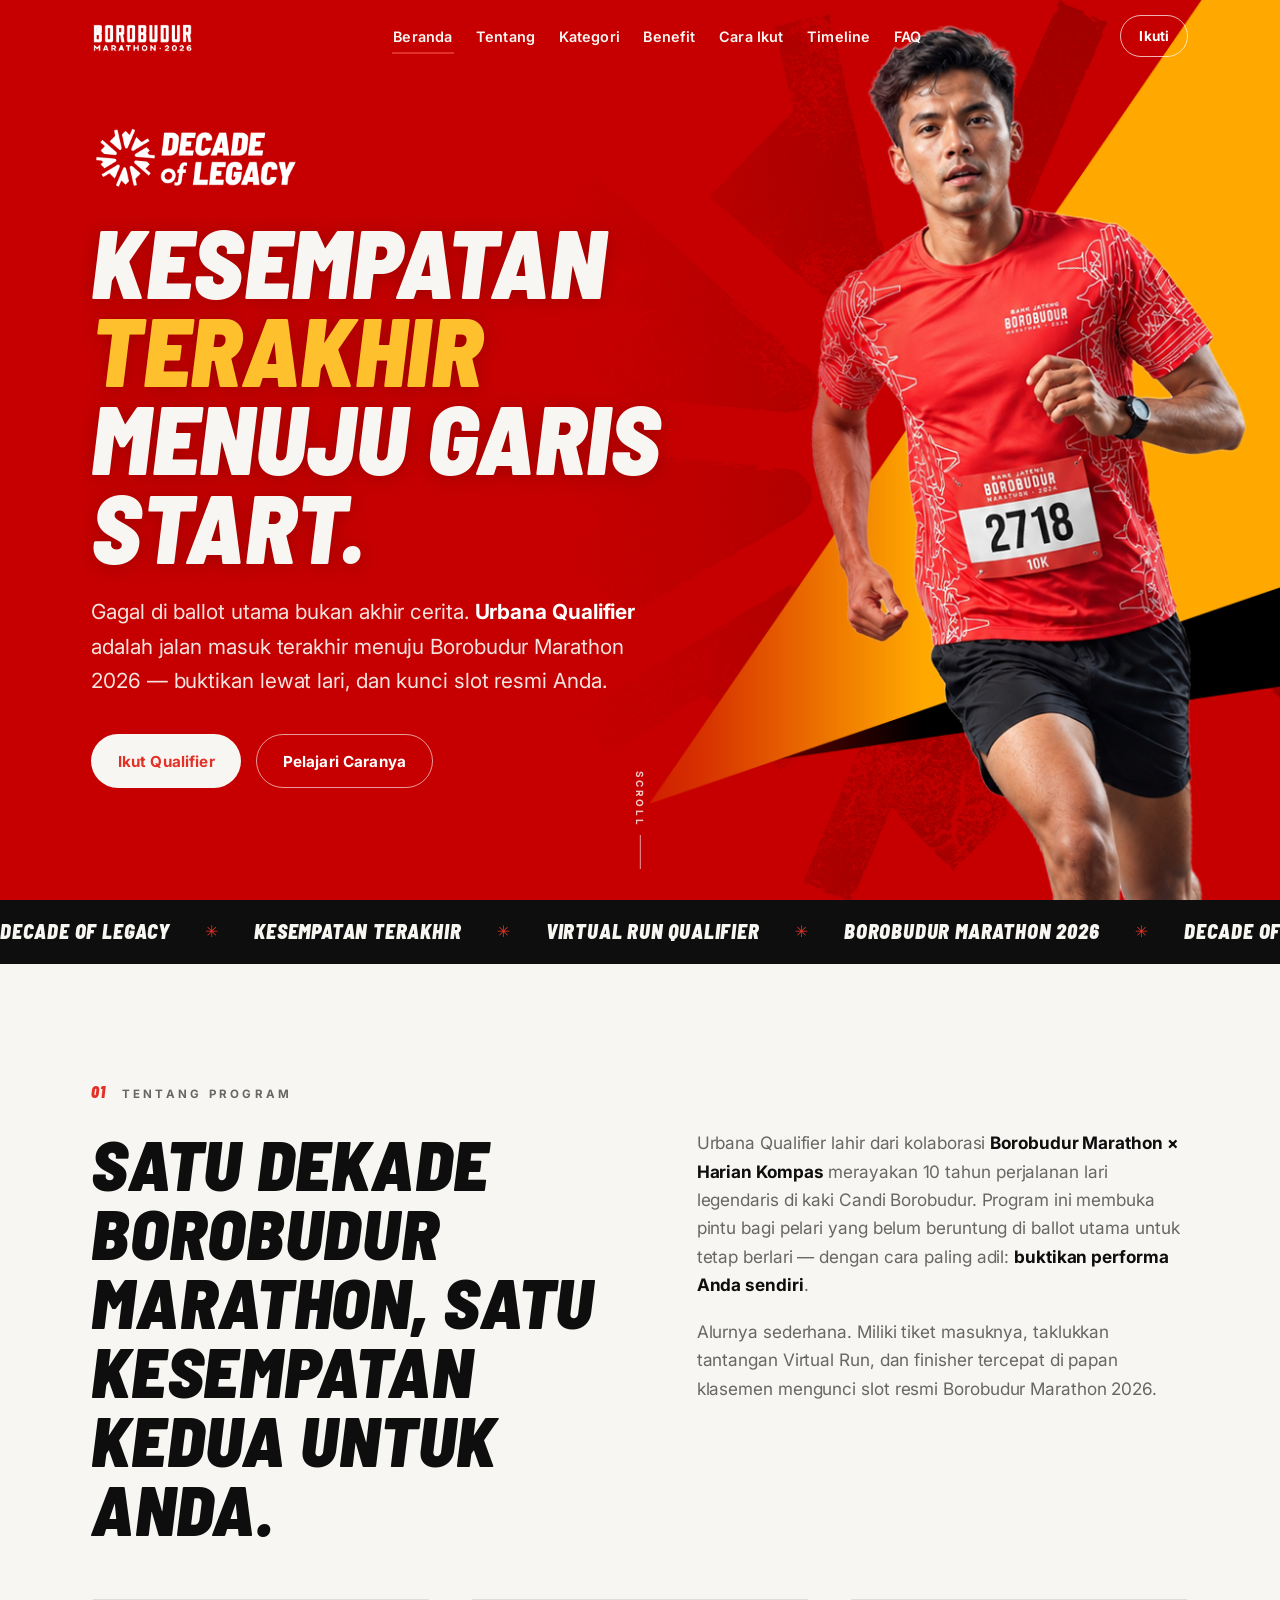
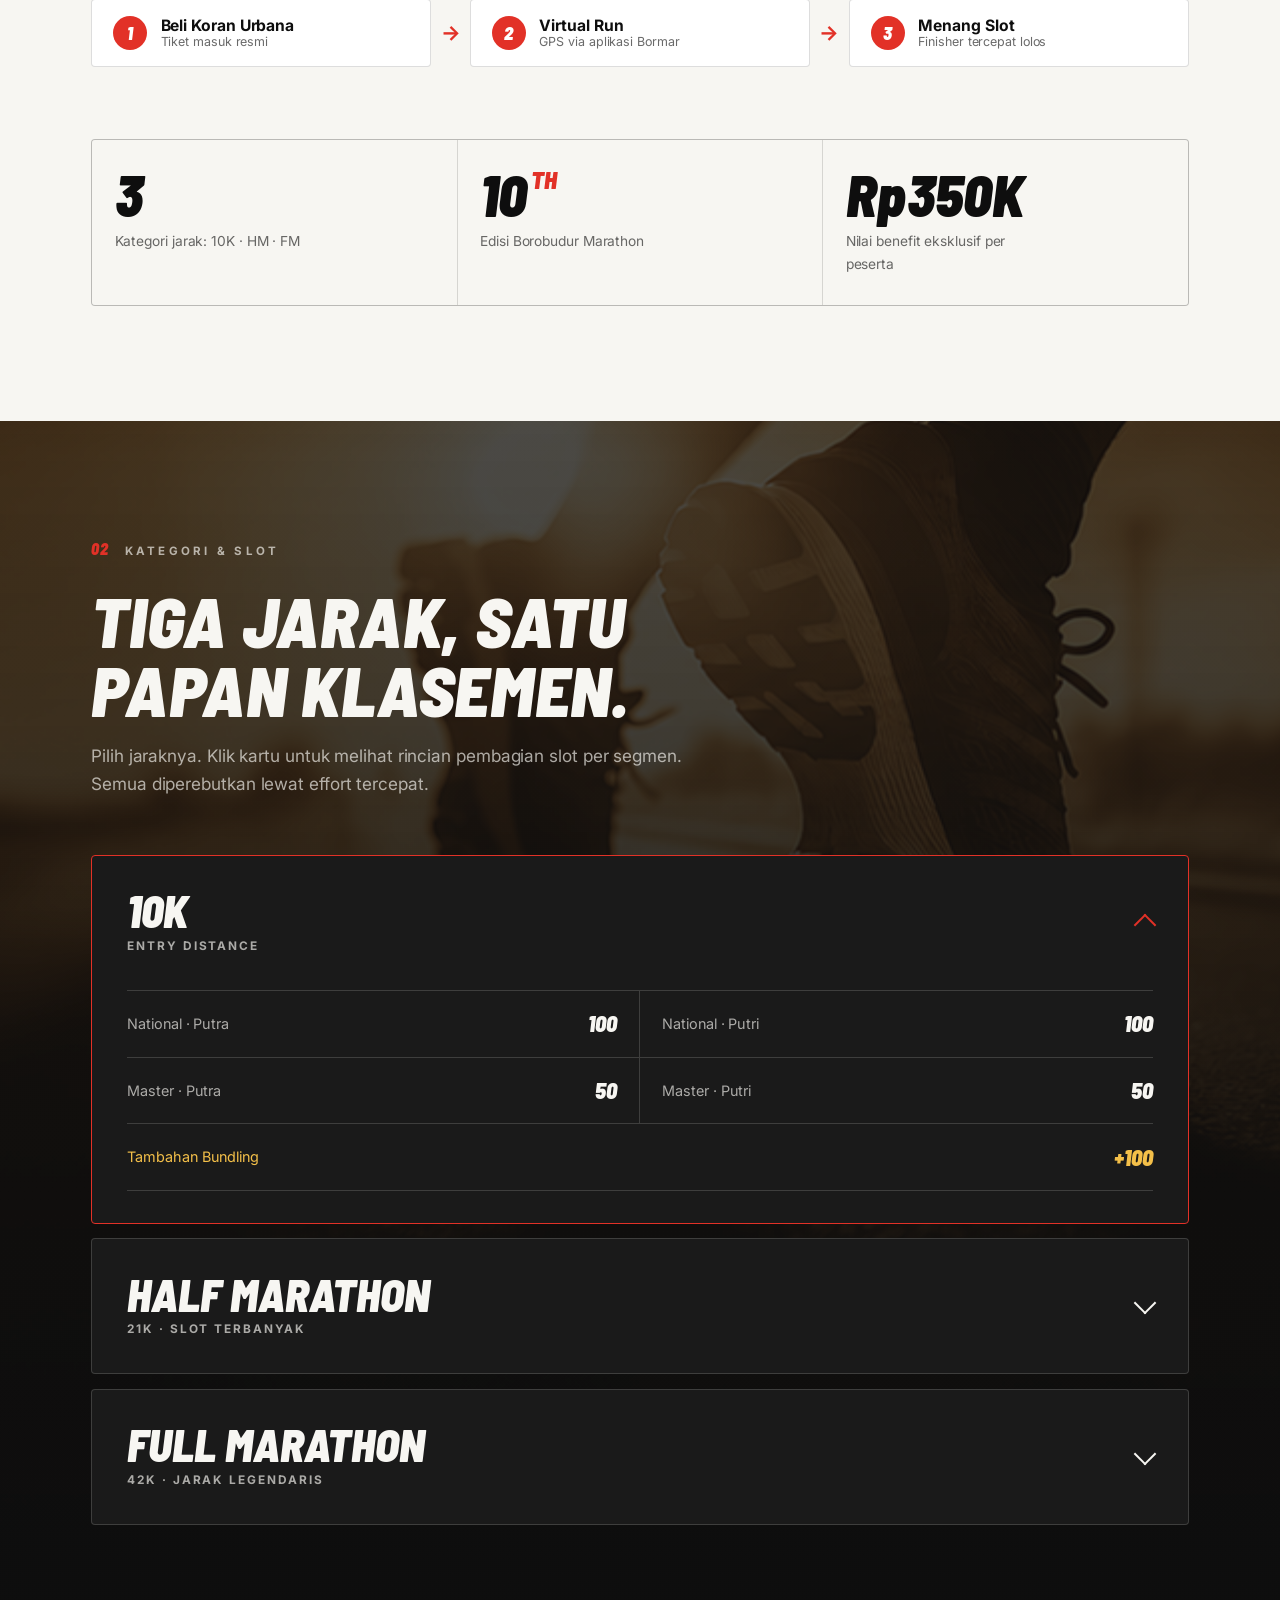
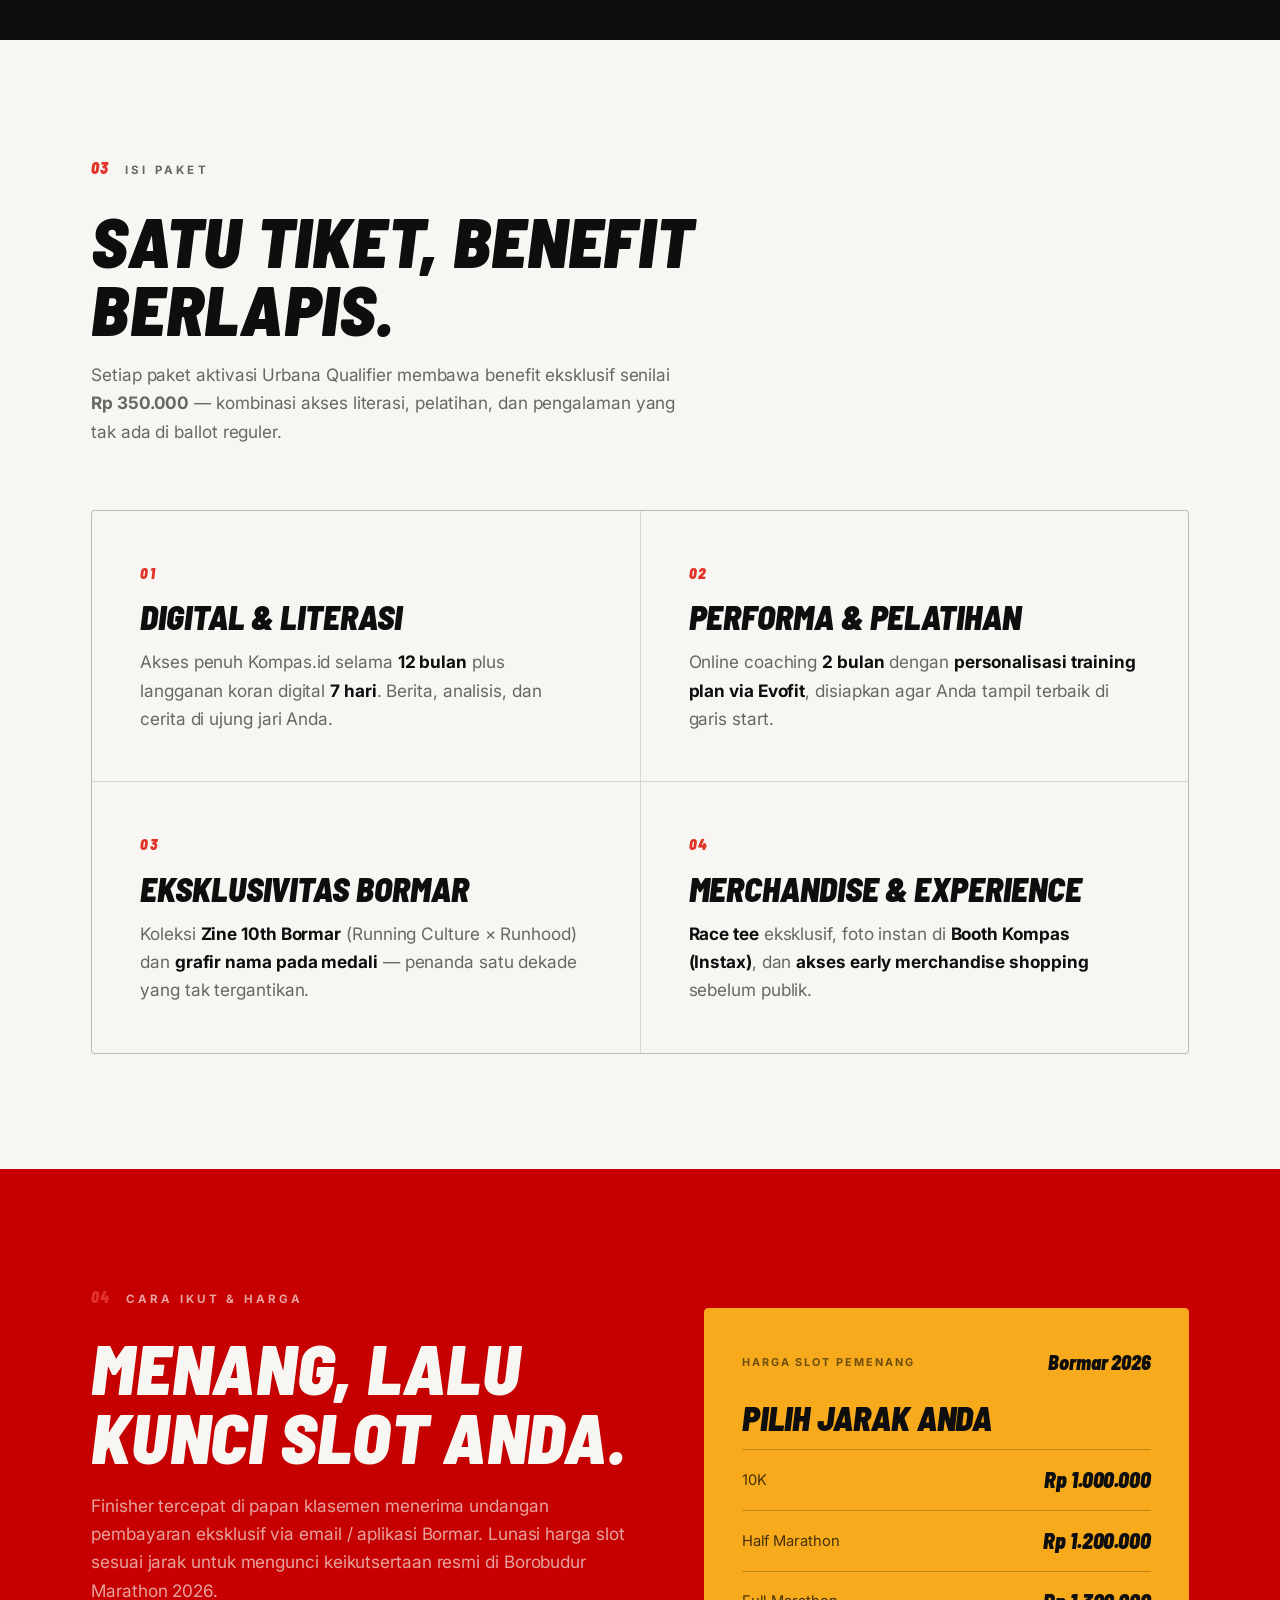
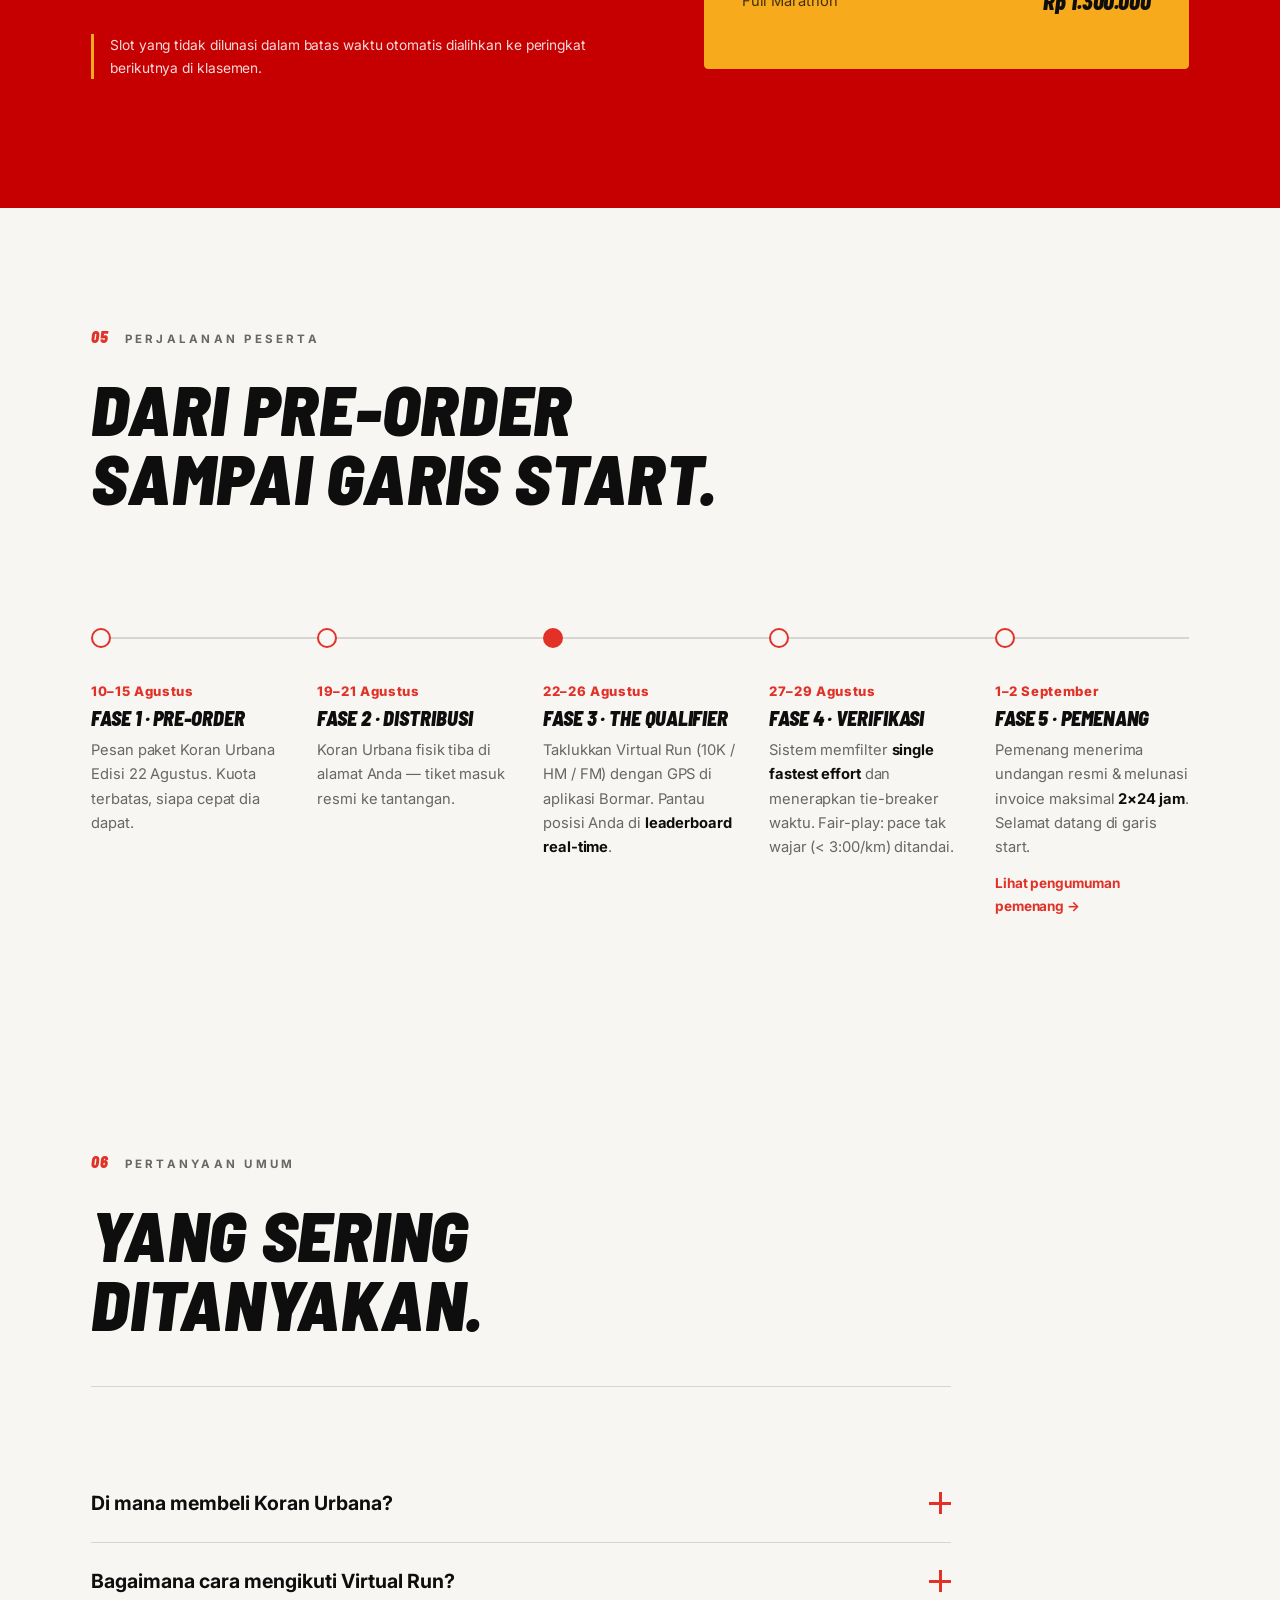
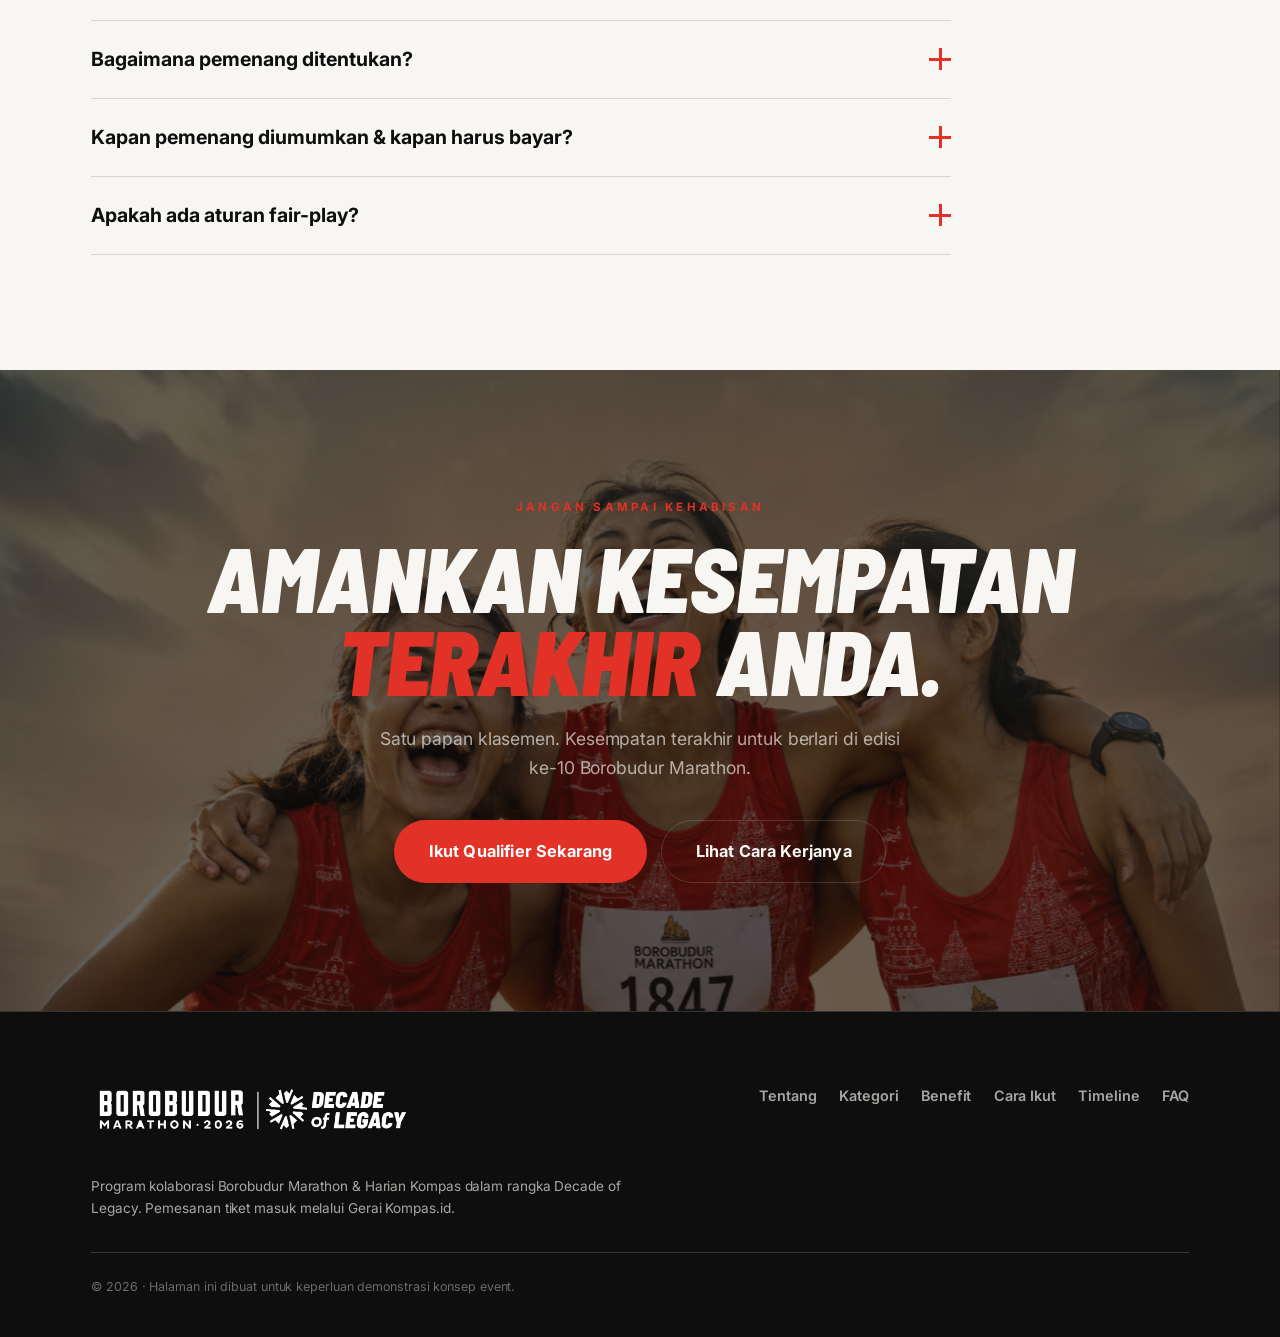
==== commit 19006a78: "content: revise UX copy across landing and winners pages - Remove "pamungkas" throughout, reworded a" ====
--- a/marathon/index.html
+++ b/marathon/index.html
@@ -4,13 +4,13 @@
   <meta charset="utf-8" />
   <meta name="viewport" content="width=device-width, initial-scale=1" />
   <title>Urbana Qualifier · Borobudur Marathon 2026 — Decade of Legacy</title>
-  <meta name="description" content="Gagal ballot Borobudur Marathon 2026? Urbana Qualifier adalah kesempatan pamungkas untuk memenangkan slot lari melalui Virtual Run. 1.700 slot diperebutkan. Kolaborasi Borobudur Marathon × Kompas.id." />
+  <meta name="description" content="Gagal ballot Borobudur Marathon 2026? Urbana Qualifier adalah kesempatan untuk memenangkan slot lari melalui Virtual Run. Kolaborasi Borobudur Marathon × Kompas.id." />
   <meta name="theme-color" content="#0E0E0E" />
   <link rel="icon" href="assets/favicon.svg" type="image/svg+xml" />
 
   <!-- Open Graph -->
   <meta property="og:title" content="Urbana Qualifier · Borobudur Marathon 2026" />
-  <meta property="og:description" content="Kesempatan pamungkas menuju garis start. 1.700 slot diperebutkan lewat Virtual Run." />
+  <meta property="og:description" content="Kesempatan menuju garis start lewat Virtual Run Qualifier." />
   <meta property="og:type" content="website" />
 
   <link rel="preconnect" href="https://fonts.googleapis.com" />
@@ -42,7 +42,7 @@
       </nav>
 
       <div class="header__actions">
-        <a class="btn btn--accent btn--sm" href="#daftar">Daftar</a>
+        <a class="btn btn--accent btn--sm" href="#daftar">Ikuti</a>
         <button class="nav-toggle" id="navToggle" aria-label="Buka menu" aria-expanded="false" aria-controls="primaryNav">
           <span></span><span></span><span></span>
         </button>
@@ -61,12 +61,12 @@
         <div class="hero__col">
         <img class="hero__decade reveal" src="assets/decade-white-logo.png" alt="Decade of Legacy — Borobudur Marathon 2026" width="1200" height="408" />
         <h1 class="hero__title reveal" id="hero-title">
-          Kesempatan <span class="txt-accent">Pamungkas</span><br />
+          Kesempatan <span class="txt-accent">Terakhir</span><br />
           Menuju Garis Start.
         </h1>
         <p class="hero__lead reveal">
           Gagal di ballot utama bukan akhir cerita. <strong>Urbana Qualifier</strong> adalah jalan masuk terakhir
-          menuju Borobudur Marathon 2026 — buktikan lewat lari, rebut satu dari <strong>1.700 slot</strong> pamungkas.
+          menuju Borobudur Marathon 2026 — buktikan lewat lari, dan kunci slot resmi Anda.
         </p>
 
         <div class="hero__cta reveal">
@@ -83,11 +83,11 @@
     <div class="ticker" aria-hidden="true">
       <div class="ticker__track">
         <span>Decade of Legacy</span><span class="ticker__dot">✳</span>
-        <span>1.700 Slot Pamungkas</span><span class="ticker__dot">✳</span>
+        <span>Kesempatan Terakhir</span><span class="ticker__dot">✳</span>
         <span>Virtual Run Qualifier</span><span class="ticker__dot">✳</span>
         <span>Borobudur Marathon 2026</span><span class="ticker__dot">✳</span>
         <span>Decade of Legacy</span><span class="ticker__dot">✳</span>
-        <span>1.700 Slot Pamungkas</span><span class="ticker__dot">✳</span>
+        <span>Kesempatan Terakhir</span><span class="ticker__dot">✳</span>
         <span>Virtual Run Qualifier</span><span class="ticker__dot">✳</span>
         <span>Borobudur Marathon 2026</span><span class="ticker__dot">✳</span>
       </div>
@@ -103,7 +103,7 @@
         <div class="about__grid">
           <div class="about__lead">
             <h2 class="h2" id="about-title">
-              Satu dekade Borobudur Marathon, satu kesempatan kedua untuk kamu.
+              Satu dekade Borobudur Marathon, satu kesempatan kedua untuk Anda.
             </h2>
           </div>
           <div class="about__body">
@@ -111,7 +111,7 @@
               Urbana Qualifier lahir dari kolaborasi <strong>Borobudur Marathon × Harian Kompas</strong>
               merayakan 10 tahun perjalanan lari legendaris di kaki Candi Borobudur. Program ini membuka
               pintu bagi pelari yang belum beruntung di ballot utama untuk tetap berlari — dengan cara paling adil:
-              <strong>buktikan performamu sendiri</strong>.
+              <strong>buktikan performa Anda sendiri</strong>.
             </p>
             <p class="reveal">
               Alurnya sederhana. Miliki tiket masuknya, taklukkan tantangan Virtual Run, dan finisher tercepat di
@@ -130,10 +130,6 @@
 
         <div class="stat-row reveal" aria-label="Ringkasan angka program">
           <div class="stat">
-            <span class="stat__num"><span data-count="1700" data-suffix="">0</span></span>
-            <span class="stat__cap">Slot pamungkas diperebutkan</span>
-          </div>
-          <div class="stat">
             <span class="stat__num"><span data-count="3" data-suffix="">0</span></span>
             <span class="stat__cap">Kategori jarak: 10K · HM · FM</span>
           </div>
@@ -156,7 +152,7 @@
           <span class="section-no">02</span>
           <p class="eyebrow eyebrow--light">Kategori & Slot</p>
         </div>
-        <h2 class="h2 h2--light reveal" id="cats-title">1.700 slot, tiga jarak, satu papan klasemen.</h2>
+        <h2 class="h2 h2--light reveal" id="cats-title">Tiga jarak, satu papan klasemen.</h2>
         <p class="section-sub section-sub--light reveal">Pilih jaraknya. Klik kartu untuk melihat rincian pembagian slot per segmen. Semua diperebutkan lewat effort tercepat.</p>
 
         <div class="cats">
@@ -167,7 +163,6 @@
                 <span class="cat__name">10K</span>
                 <span class="cat__tag">Entry Distance</span>
               </span>
-              <span class="cat__slot"><span class="cat__slotnum" data-count="400">0</span><small>slot</small></span>
               <span class="cat__chev" aria-hidden="true"></span>
             </button>
             <div class="cat__panel" id="cat-10k" hidden>
@@ -188,7 +183,6 @@
                 <span class="cat__name">Half Marathon</span>
                 <span class="cat__tag">21K · Slot terbanyak</span>
               </span>
-              <span class="cat__slot"><span class="cat__slotnum" data-count="700">0</span><small>slot</small></span>
               <span class="cat__chev" aria-hidden="true"></span>
             </button>
             <div class="cat__panel" id="cat-hm" hidden>
@@ -208,7 +202,6 @@
                 <span class="cat__name">Full Marathon</span>
                 <span class="cat__tag">42K · Jarak legendaris</span>
               </span>
-              <span class="cat__slot"><span class="cat__slotnum" data-count="600">0</span><small>slot</small></span>
               <span class="cat__chev" aria-hidden="true"></span>
             </button>
             <div class="cat__panel" id="cat-fm" hidden>
@@ -243,12 +236,12 @@
           <article class="benefit reveal">
             <span class="benefit__no" aria-hidden="true">01</span>
             <h3 class="benefit__title">Digital &amp; Literasi</h3>
-            <p>Akses penuh Kompas.id selama <b>12 bulan</b> plus langganan koran digital <b>7 hari</b>. Berita, analisis, dan cerita di ujung jarimu.</p>
+            <p>Akses penuh Kompas.id selama <b>12 bulan</b> plus langganan koran digital <b>7 hari</b>. Berita, analisis, dan cerita di ujung jari Anda.</p>
           </article>
           <article class="benefit reveal">
             <span class="benefit__no" aria-hidden="true">02</span>
             <h3 class="benefit__title">Performa &amp; Pelatihan</h3>
-            <p>Online coaching <b>2 bulan</b> dengan <b>personalisasi training plan via Evofit</b>, disiapkan agar kamu tampil terbaik di garis start.</p>
+            <p>Online coaching <b>2 bulan</b> dengan <b>personalisasi training plan via Evofit</b>, disiapkan agar Anda tampil terbaik di garis start.</p>
           </article>
           <article class="benefit reveal">
             <span class="benefit__no" aria-hidden="true">03</span>
@@ -272,7 +265,7 @@
             <span class="section-no">04</span>
             <p class="eyebrow eyebrow--light">Cara Ikut &amp; Harga</p>
           </div>
-          <h2 class="h2 h2--light reveal" id="how-title">Menang, lalu kunci slotmu.</h2>
+          <h2 class="h2 h2--light reveal" id="how-title">Menang, lalu kunci slot Anda.</h2>
           <p class="section-sub section-sub--light reveal">
             Finisher tercepat di papan klasemen menerima undangan pembayaran eksklusif via
             email / aplikasi Bormar. Lunasi harga slot sesuai jarak untuk mengunci
@@ -286,7 +279,7 @@
             <span class="step__badge">Harga Slot Pemenang</span>
             <span class="step__price">Bormar 2026</span>
           </div>
-          <h3 class="step__title">Pilih Jarakmu</h3>
+          <h3 class="step__title">Pilih Jarak Anda</h3>
           <ul class="pricegrid">
             <li><span>10K</span><b>Rp 1.000.000</b></li>
             <li><span>Half Marathon</span><b>Rp 1.200.000</b></li>
@@ -304,7 +297,7 @@
           <p class="eyebrow">Perjalanan Peserta</p>
         </div>
         <h2 class="h2 reveal" id="tl-title">Dari pre-order sampai garis start.</h2>
-        <p class="section-sub reveal">Lima fase, satu sprint. Tandai kalendermu.</p>
+        <p class="section-sub reveal">Lima fase, satu sprint. Tandai kalender Anda.</p>
 
         <ol class="timeline">
           <li class="tl reveal">
@@ -320,7 +313,7 @@
             <div class="tl__body">
               <span class="tl__date">19–21 Agustus</span>
               <h3 class="tl__phase">Fase 2 · Distribusi</h3>
-              <p>Koran Urbana fisik tiba di alamatmu — tiket masuk resmi ke tantangan.</p>
+              <p>Koran Urbana fisik tiba di alamat Anda — tiket masuk resmi ke tantangan.</p>
             </div>
           </li>
           <li class="tl reveal tl--hot">
@@ -328,7 +321,7 @@
             <div class="tl__body">
               <span class="tl__date">22–26 Agustus</span>
               <h3 class="tl__phase">Fase 3 · The Qualifier</h3>
-              <p>Taklukkan Virtual Run (10K / HM / FM) dengan GPS di aplikasi Bormar. Pantau posisimu di <b>leaderboard real-time</b>.</p>
+              <p>Taklukkan Virtual Run (10K / HM / FM) dengan GPS di aplikasi Bormar. Pantau posisi Anda di <b>leaderboard real-time</b>.</p>
             </div>
           </li>
           <li class="tl reveal">
@@ -368,7 +361,7 @@
               <span class="faq__icon" aria-hidden="true"></span>
             </button>
             <div class="faq__a" id="faq-1" hidden>
-              <p>Kamu cukup memiliki <b>Koran Urbana</b> sebagai tiket masuk. Di dalamnya sudah termasuk paket benefit aktivasi dan akses untuk mengikuti tantangan Virtual Run melalui aplikasi Bormar.</p>
+              <p>Anda cukup memiliki <b>Koran Urbana</b> sebagai tiket masuk. Di dalamnya sudah termasuk paket benefit aktivasi dan akses untuk mengikuti tantangan Virtual Run melalui aplikasi Bormar.</p>
             </div>
           </div>
 
@@ -378,7 +371,7 @@
               <span class="faq__icon" aria-hidden="true"></span>
             </button>
             <div class="faq__a" id="faq-2" hidden>
-              <p>Pemesanan dilakukan pada masa Pre-Order (10–15 Agustus) melalui <b>Gerai Kompas.id</b>. Koran fisik didistribusikan ke alamatmu pada 19–21 Agustus.</p>
+              <p>Pemesanan dilakukan pada masa Pre-Order (10–15 Agustus) melalui <b>Gerai Kompas.id</b>. Koran fisik didistribusikan ke alamat Anda pada 19–21 Agustus.</p>
             </div>
           </div>
 
@@ -388,7 +381,7 @@
               <span class="faq__icon" aria-hidden="true"></span>
             </button>
             <div class="faq__a" id="faq-3" hidden>
-              <p>Selama 22–26 Agustus, lari sesuai jarak pilihanmu (10K / HM / FM) sambil merekam rute dengan <b>GPS di aplikasi Bormar</b>. Posisimu tampil di leaderboard secara real-time.</p>
+              <p>Selama 22–26 Agustus, lari sesuai jarak pilihan Anda (10K / HM / FM) sambil merekam rute dengan <b>GPS di aplikasi Bormar</b>. Posisi Anda tampil di leaderboard secara real-time.</p>
             </div>
           </div>
 
@@ -429,8 +422,8 @@
     <section class="cta" id="daftar" aria-labelledby="cta-title">
       <div class="container cta__inner">
         <p class="eyebrow eyebrow--accent reveal">Jangan sampai kehabisan</p>
-        <h2 class="cta__title reveal" id="cta-title">Amankan kesempatan<br /><span class="txt-accent">pamungkas</span>-mu.</h2>
-        <p class="cta__lead reveal">1.700 slot. Satu papan klasemen. Kesempatan terakhir untuk berlari di edisi ke-10 Borobudur Marathon.</p>
+        <h2 class="cta__title reveal" id="cta-title">Amankan kesempatan<br /><span class="txt-accent">terakhir</span> Anda.</h2>
+        <p class="cta__lead reveal">Satu papan klasemen. Kesempatan terakhir untuk berlari di edisi ke-10 Borobudur Marathon.</p>
         <div class="cta__actions reveal">
           <a class="btn btn--accent btn--lg" href="#cara-ikut">Ikut Qualifier Sekarang</a>
           <a class="btn btn--ghost btn--lg btn--ghost-dark" href="#tentang">Lihat Cara Kerjanya</a>
--- a/marathon/css/styles.css
+++ b/marathon/css/styles.css
@@ -527,7 +527,7 @@
 
 .stat-row {
   display: grid;
-  grid-template-columns: repeat(4, 1fr);
+  grid-template-columns: repeat(3, 1fr);
   gap: 1px;
   background: var(--line);
   border: 1px solid var(--line);
@@ -594,7 +594,7 @@
 .cat__head {
   width: 100%;
   display: grid;
-  grid-template-columns: 1fr auto auto;
+  grid-template-columns: 1fr auto;
   align-items: center;
   gap: 1.4rem;
   padding: clamp(1.3rem, 3vw, 2.1rem) clamp(1.3rem, 3vw, 2.2rem);
@@ -614,19 +614,6 @@
   text-transform: uppercase;
   color: var(--muted-on-dark);
 }
-.cat__slot {
-  display: flex;
-  align-items: baseline;
-  gap: 0.4rem;
-  color: var(--accent);
-}
-.cat__slotnum {
-  font-family: var(--font-display);
-  font-size: clamp(2rem, 1.4rem + 2.2vw, 3.2rem);
-  line-height: 0.9;
-  font-variant-numeric: tabular-nums;
-}
-.cat__slot small { color: var(--muted-on-dark); font-weight: 700; letter-spacing: 0.1em; text-transform: uppercase; font-size: 0.7rem; }
 .cat__chev {
   width: 16px; height: 16px;
   border-right: 2.4px solid var(--paper);
@@ -1030,9 +1017,8 @@
   .nav-toggle { display: flex; }
   .header__actions .btn--accent { display: none; }
 
-  .cat__head { grid-template-columns: 1fr auto; gap: 0.8rem; }
+  .cat__head { gap: 0.8rem; }
   .cat__chev { grid-column: 2; justify-self: end; }
-  .cat__slot { grid-row: 1; }
 
   .benefits { grid-template-columns: 1fr; }
   .flow { flex-direction: column; align-items: stretch; }
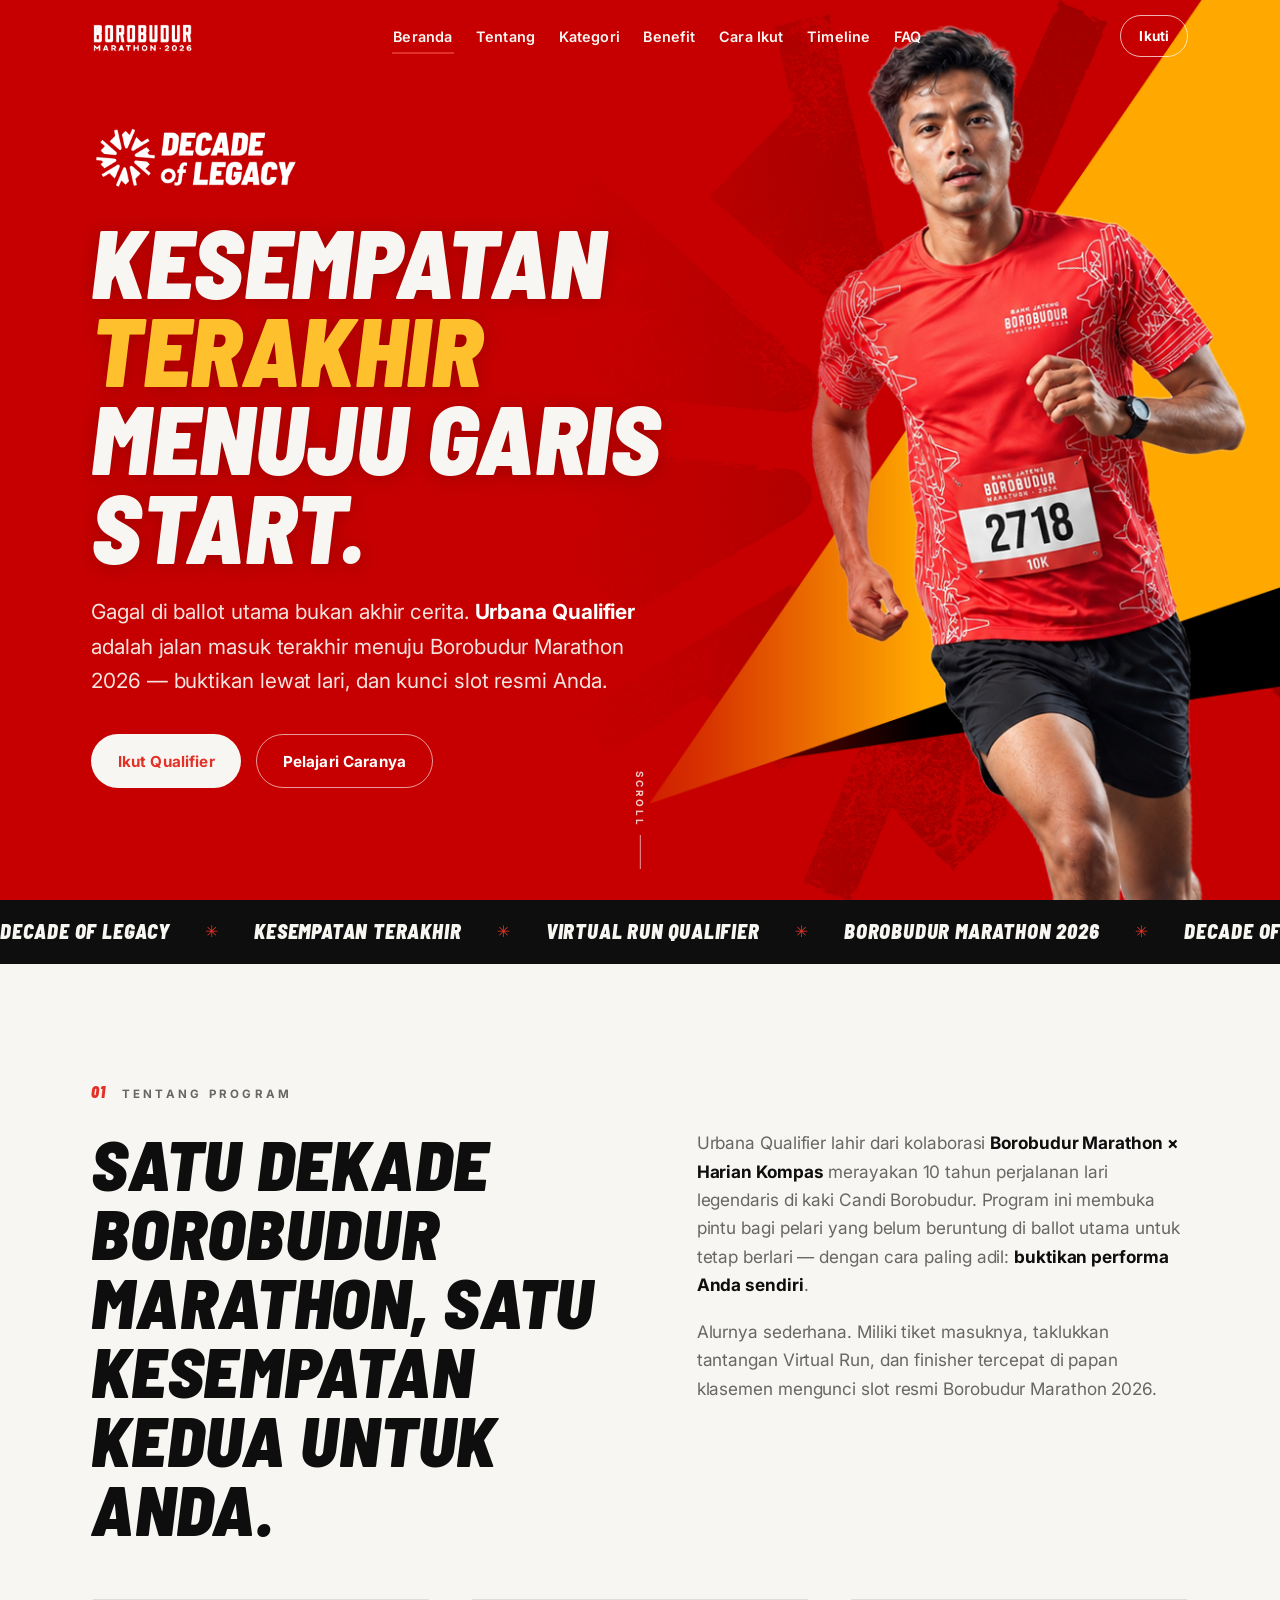
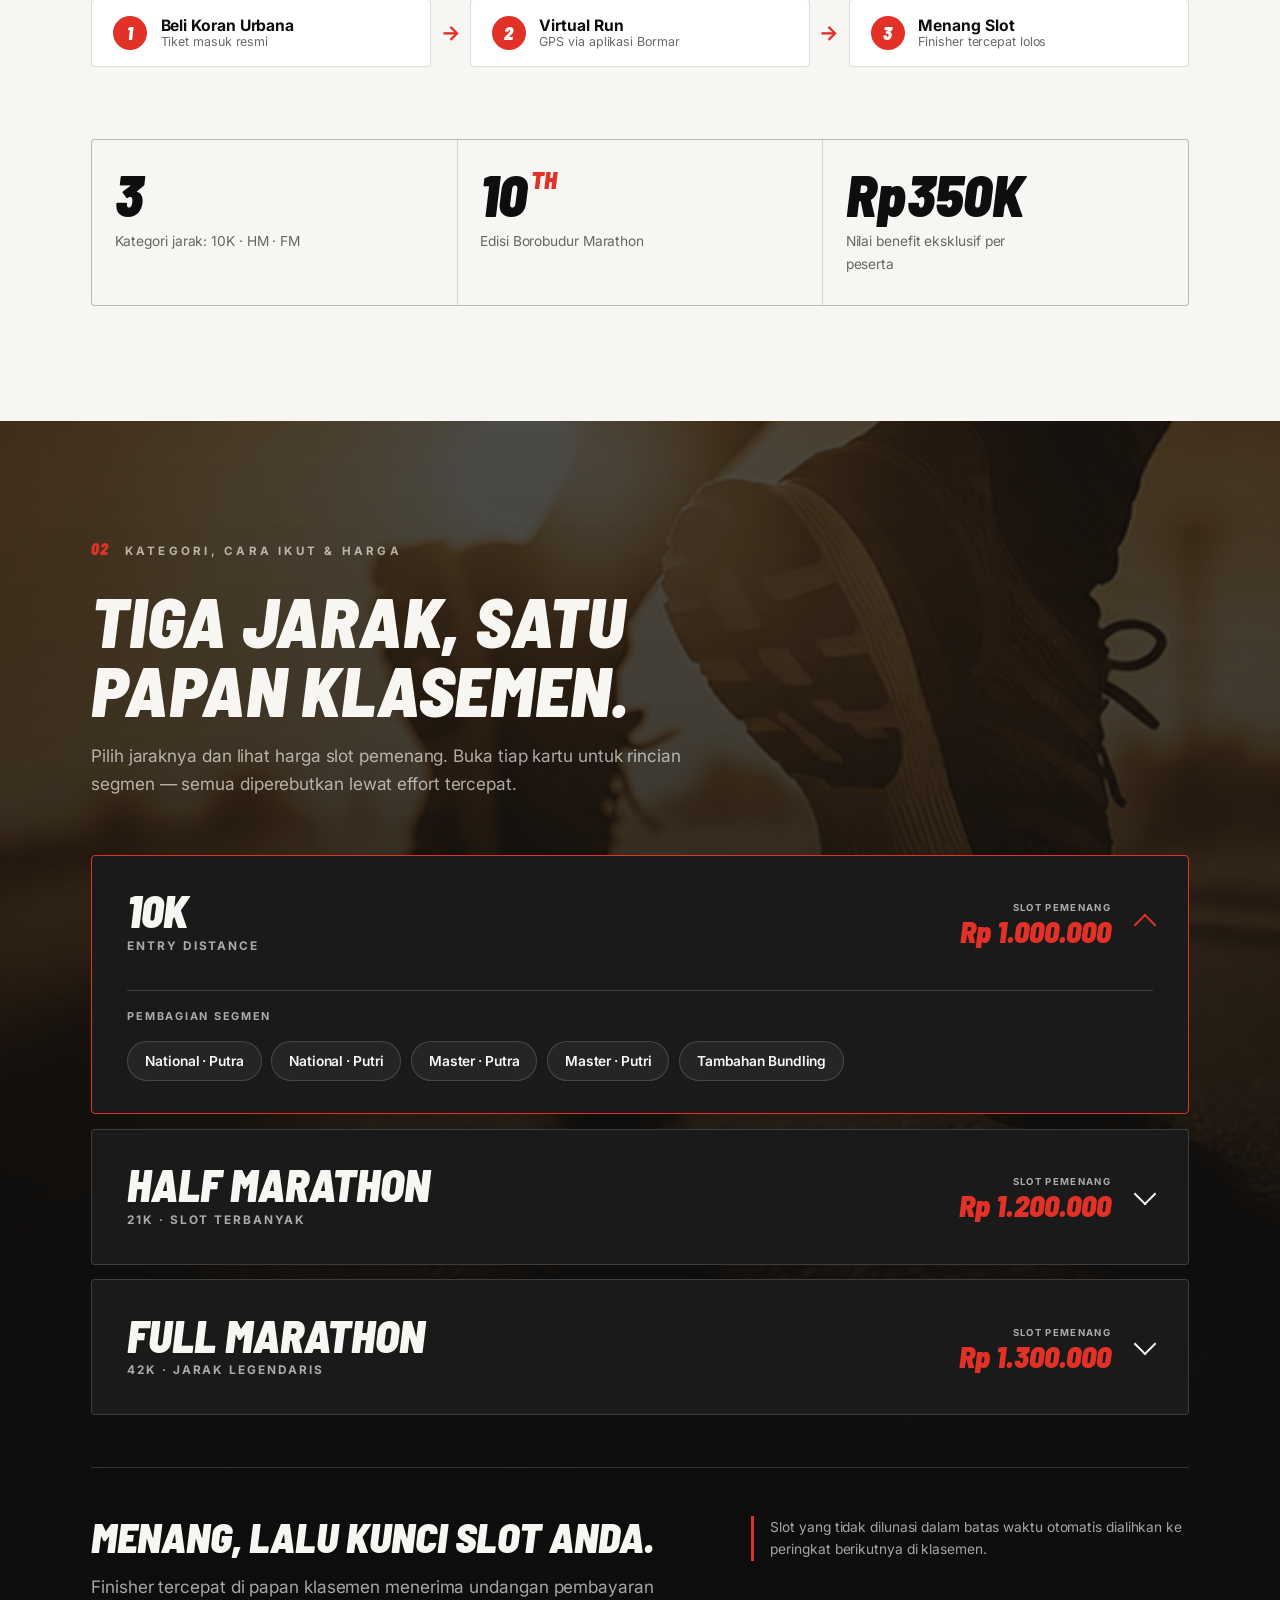
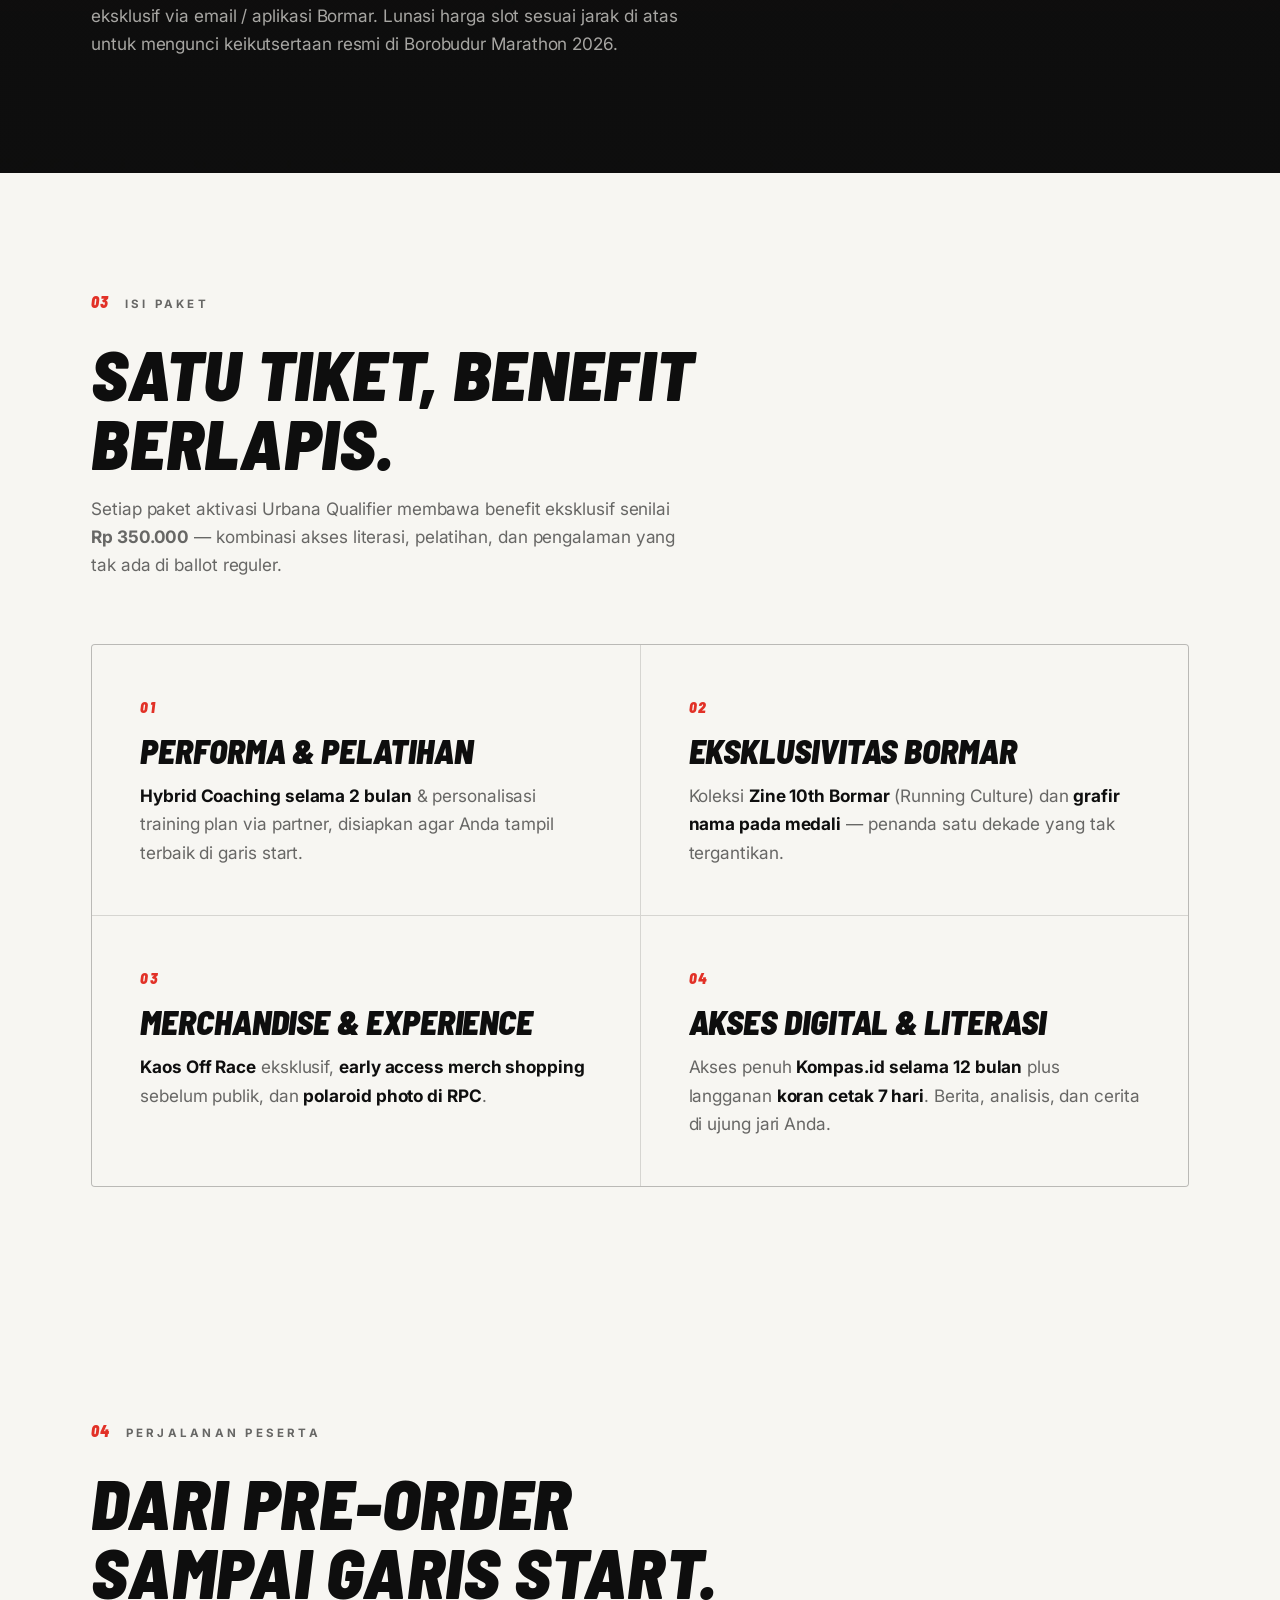
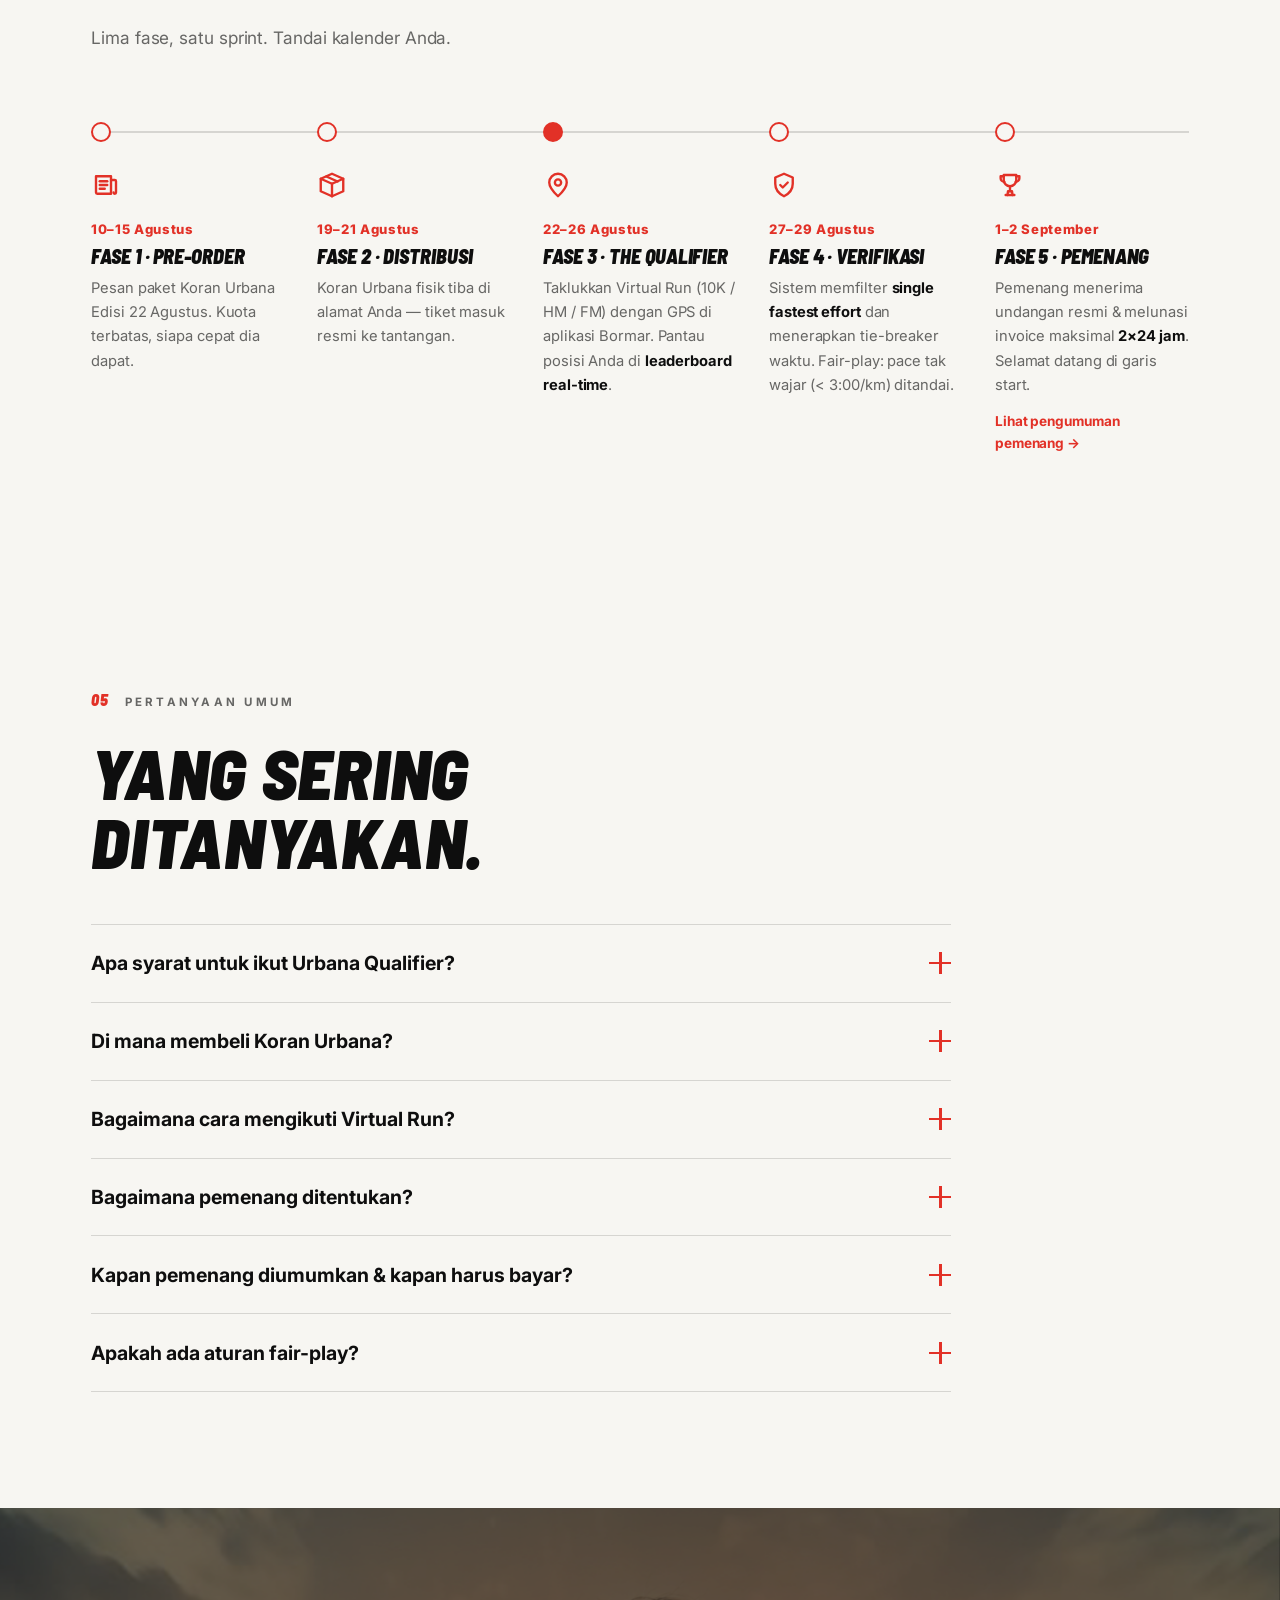
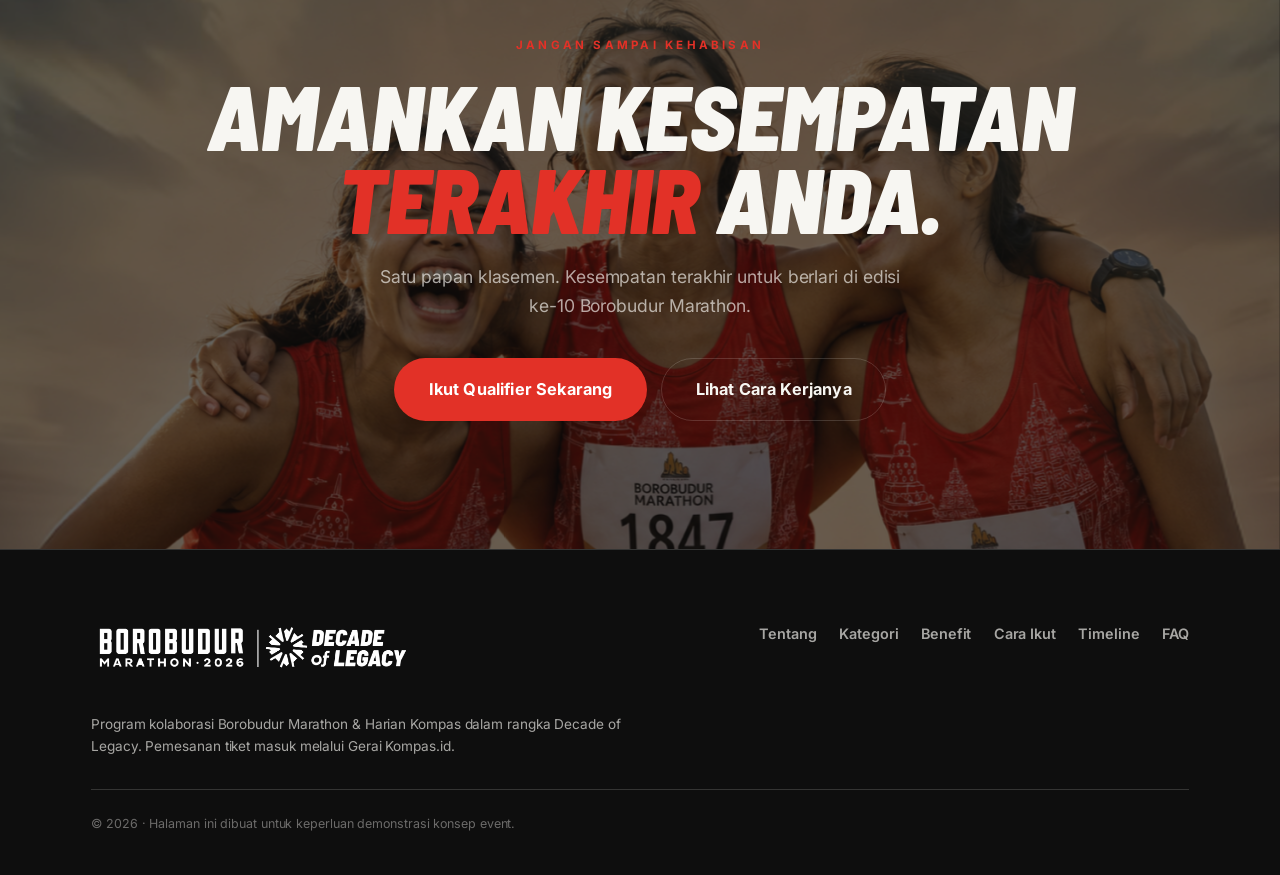
==== commit d087b9f6: "layout: merge kategori+harga, tidy stat row, timeline icons, mobile winners - Merge "Kategori & Slot" ====
--- a/marathon/index.html
+++ b/marathon/index.html
@@ -145,15 +145,15 @@
       </div>
     </section>
 
-    <!-- ================= KATEGORI & SLOT ================= -->
+    <!-- ============ KATEGORI, CARA IKUT & HARGA ============ -->
     <section class="section section--cats" id="kategori" aria-labelledby="cats-title">
       <div class="container">
         <div class="section-head reveal">
           <span class="section-no">02</span>
-          <p class="eyebrow eyebrow--light">Kategori & Slot</p>
+          <p class="eyebrow eyebrow--light">Kategori, Cara Ikut &amp; Harga</p>
         </div>
         <h2 class="h2 h2--light reveal" id="cats-title">Tiga jarak, satu papan klasemen.</h2>
-        <p class="section-sub section-sub--light reveal">Pilih jaraknya. Klik kartu untuk melihat rincian pembagian slot per segmen. Semua diperebutkan lewat effort tercepat.</p>
+        <p class="section-sub section-sub--light reveal">Pilih jaraknya dan lihat harga slot pemenang. Buka tiap kartu untuk rincian segmen — semua diperebutkan lewat effort tercepat.</p>
 
         <div class="cats">
           <!-- 10K -->
@@ -163,15 +163,17 @@
                 <span class="cat__name">10K</span>
                 <span class="cat__tag">Entry Distance</span>
               </span>
+              <span class="cat__price"><small>Slot pemenang</small><b>Rp 1.000.000</b></span>
               <span class="cat__chev" aria-hidden="true"></span>
             </button>
             <div class="cat__panel" id="cat-10k" hidden>
-              <ul class="breakdown">
-                <li><span>National · Putra</span><b>100</b></li>
-                <li><span>National · Putri</span><b>100</b></li>
-                <li><span>Master · Putra</span><b>50</b></li>
-                <li><span>Master · Putri</span><b>50</b></li>
-                <li class="breakdown--extra"><span>Tambahan Bundling</span><b>+100</b></li>
+              <p class="segtags__label">Pembagian segmen</p>
+              <ul class="segtags">
+                <li>National · Putra</li>
+                <li>National · Putri</li>
+                <li>Master · Putra</li>
+                <li>Master · Putri</li>
+                <li class="segtags--extra">Tambahan Bundling</li>
               </ul>
             </div>
           </article>
@@ -183,14 +185,16 @@
                 <span class="cat__name">Half Marathon</span>
                 <span class="cat__tag">21K · Slot terbanyak</span>
               </span>
+              <span class="cat__price"><small>Slot pemenang</small><b>Rp 1.200.000</b></span>
               <span class="cat__chev" aria-hidden="true"></span>
             </button>
             <div class="cat__panel" id="cat-hm" hidden>
-              <ul class="breakdown">
-                <li><span>National · Putra</span><b>200</b></li>
-                <li><span>National · Putri</span><b>200</b></li>
-                <li><span>Master · Putra</span><b>150</b></li>
-                <li><span>Master · Putri</span><b>150</b></li>
+              <p class="segtags__label">Pembagian segmen</p>
+              <ul class="segtags">
+                <li>National · Putra</li>
+                <li>National · Putri</li>
+                <li>Master · Putra</li>
+                <li>Master · Putri</li>
               </ul>
             </div>
           </article>
@@ -202,17 +206,27 @@
                 <span class="cat__name">Full Marathon</span>
                 <span class="cat__tag">42K · Jarak legendaris</span>
               </span>
+              <span class="cat__price"><small>Slot pemenang</small><b>Rp 1.300.000</b></span>
               <span class="cat__chev" aria-hidden="true"></span>
             </button>
             <div class="cat__panel" id="cat-fm" hidden>
-              <ul class="breakdown">
-                <li><span>National · Putra</span><b>150</b></li>
-                <li><span>National · Putri</span><b>150</b></li>
-                <li><span>Master · Putra</span><b>150</b></li>
-                <li><span>Master · Putri</span><b>150</b></li>
+              <p class="segtags__label">Pembagian segmen</p>
+              <ul class="segtags">
+                <li>National · Putra</li>
+                <li>National · Putri</li>
+                <li>Master · Putra</li>
+                <li>Master · Putri</li>
               </ul>
             </div>
           </article>
+        </div>
+
+        <div class="how__after reveal" id="cara-ikut">
+          <div class="how__after-text">
+            <h3 class="how__after-title">Menang, lalu kunci slot Anda.</h3>
+            <p class="section-sub section-sub--light">Finisher tercepat di papan klasemen menerima undangan pembayaran eksklusif via email / aplikasi Bormar. Lunasi harga slot sesuai jarak di atas untuk mengunci keikutsertaan resmi di Borobudur Marathon 2026.</p>
+          </div>
+          <p class="how__note">Slot yang tidak dilunasi dalam batas waktu otomatis dialihkan ke peringkat berikutnya di klasemen.</p>
         </div>
       </div>
     </section>
@@ -235,57 +249,25 @@
         <div class="benefits">
           <article class="benefit reveal">
             <span class="benefit__no" aria-hidden="true">01</span>
-            <h3 class="benefit__title">Digital &amp; Literasi</h3>
-            <p>Akses penuh Kompas.id selama <b>12 bulan</b> plus langganan koran digital <b>7 hari</b>. Berita, analisis, dan cerita di ujung jari Anda.</p>
+            <h3 class="benefit__title">Performa &amp; Pelatihan</h3>
+            <p><b>Hybrid Coaching selama 2 bulan</b> &amp; personalisasi training plan via partner, disiapkan agar Anda tampil terbaik di garis start.</p>
           </article>
           <article class="benefit reveal">
             <span class="benefit__no" aria-hidden="true">02</span>
-            <h3 class="benefit__title">Performa &amp; Pelatihan</h3>
-            <p>Online coaching <b>2 bulan</b> dengan <b>personalisasi training plan via Evofit</b>, disiapkan agar Anda tampil terbaik di garis start.</p>
+            <h3 class="benefit__title">Eksklusivitas Bormar</h3>
+            <p>Koleksi <b>Zine 10th Bormar</b> (Running Culture) dan <b>grafir nama pada medali</b> — penanda satu dekade yang tak tergantikan.</p>
           </article>
           <article class="benefit reveal">
             <span class="benefit__no" aria-hidden="true">03</span>
-            <h3 class="benefit__title">Eksklusivitas Bormar</h3>
-            <p>Koleksi <b>Zine 10th Bormar</b> (Running Culture × Runhood) dan <b>grafir nama pada medali</b> — penanda satu dekade yang tak tergantikan.</p>
+            <h3 class="benefit__title">Merchandise &amp; Experience</h3>
+            <p><b>Kaos Off Race</b> eksklusif, <b>early access merch shopping</b> sebelum publik, dan <b>polaroid photo di RPC</b>.</p>
           </article>
           <article class="benefit reveal">
             <span class="benefit__no" aria-hidden="true">04</span>
-            <h3 class="benefit__title">Merchandise &amp; Experience</h3>
-            <p><b>Race tee</b> eksklusif, foto instan di <b>Booth Kompas (Instax)</b>, dan <b>akses early merchandise shopping</b> sebelum publik.</p>
-          </article>
-        </div>
-      </div>
-    </section>
-
-    <!-- ================= CARA IKUT / HARGA ================= -->
-    <section class="section section--how" id="cara-ikut" aria-labelledby="how-title">
-      <div class="container how__grid">
-        <div class="how__intro">
-          <div class="section-head reveal">
-            <span class="section-no">04</span>
-            <p class="eyebrow eyebrow--light">Cara Ikut &amp; Harga</p>
-          </div>
-          <h2 class="h2 h2--light reveal" id="how-title">Menang, lalu kunci slot Anda.</h2>
-          <p class="section-sub section-sub--light reveal">
-            Finisher tercepat di papan klasemen menerima undangan pembayaran eksklusif via
-            email / aplikasi Bormar. Lunasi harga slot sesuai jarak untuk mengunci
-            keikutsertaan resmi di Borobudur Marathon 2026.
-          </p>
-          <p class="how__note reveal">Slot yang tidak dilunasi dalam batas waktu otomatis dialihkan ke peringkat berikutnya di klasemen.</p>
-        </div>
-
-        <article class="step step--accent reveal how__card">
-          <div class="step__top">
-            <span class="step__badge">Harga Slot Pemenang</span>
-            <span class="step__price">Bormar 2026</span>
-          </div>
-          <h3 class="step__title">Pilih Jarak Anda</h3>
-          <ul class="pricegrid">
-            <li><span>10K</span><b>Rp 1.000.000</b></li>
-            <li><span>Half Marathon</span><b>Rp 1.200.000</b></li>
-            <li><span>Full Marathon</span><b>Rp 1.300.000</b></li>
-          </ul>
-        </article>
+            <h3 class="benefit__title">Akses Digital &amp; Literasi</h3>
+            <p>Akses penuh <b>Kompas.id selama 12 bulan</b> plus langganan <b>koran cetak 7 hari</b>. Berita, analisis, dan cerita di ujung jari Anda.</p>
+          </article>
+        </div>
       </div>
     </section>
 
@@ -293,7 +275,7 @@
     <section class="section section--timeline" id="timeline" aria-labelledby="tl-title">
       <div class="container">
         <div class="section-head reveal">
-          <span class="section-no">05</span>
+          <span class="section-no">04</span>
           <p class="eyebrow">Perjalanan Peserta</p>
         </div>
         <h2 class="h2 reveal" id="tl-title">Dari pre-order sampai garis start.</h2>
@@ -303,6 +285,9 @@
           <li class="tl reveal">
             <div class="tl__marker" aria-hidden="true"><span></span></div>
             <div class="tl__body">
+              <svg class="tl__icon" viewBox="0 0 24 24" fill="none" stroke="currentColor" stroke-width="1.9" stroke-linecap="round" stroke-linejoin="round" aria-hidden="true">
+                <path d="M4 5h12v14H5a1 1 0 0 1-1-1V5z"/><path d="M16 8h3a1 1 0 0 1 1 1v9a1 1 0 0 1-2 0"/><line x1="7" y1="9" x2="13" y2="9"/><line x1="7" y1="12" x2="13" y2="12"/><line x1="7" y1="15" x2="11" y2="15"/>
+              </svg>
               <span class="tl__date">10–15 Agustus</span>
               <h3 class="tl__phase">Fase 1 · Pre-Order</h3>
               <p>Pesan paket Koran Urbana Edisi 22 Agustus. Kuota terbatas, siapa cepat dia dapat.</p>
@@ -311,6 +296,9 @@
           <li class="tl reveal">
             <div class="tl__marker" aria-hidden="true"><span></span></div>
             <div class="tl__body">
+              <svg class="tl__icon" viewBox="0 0 24 24" fill="none" stroke="currentColor" stroke-width="1.9" stroke-linecap="round" stroke-linejoin="round" aria-hidden="true">
+                <path d="M3 7l9-4 9 4v10l-9 4-9-4V7z"/><path d="M3 7l9 4 9-4"/><line x1="12" y1="11" x2="12" y2="21"/><path d="M7.5 5.2l9 4"/>
+              </svg>
               <span class="tl__date">19–21 Agustus</span>
               <h3 class="tl__phase">Fase 2 · Distribusi</h3>
               <p>Koran Urbana fisik tiba di alamat Anda — tiket masuk resmi ke tantangan.</p>
@@ -319,6 +307,9 @@
           <li class="tl reveal tl--hot">
             <div class="tl__marker" aria-hidden="true"><span></span></div>
             <div class="tl__body">
+              <svg class="tl__icon" viewBox="0 0 24 24" fill="none" stroke="currentColor" stroke-width="1.9" stroke-linecap="round" stroke-linejoin="round" aria-hidden="true">
+                <path d="M12 21s-7-6.5-7-11a7 7 0 0 1 14 0c0 4.5-7 11-7 11z"/><circle cx="12" cy="10" r="2.5"/>
+              </svg>
               <span class="tl__date">22–26 Agustus</span>
               <h3 class="tl__phase">Fase 3 · The Qualifier</h3>
               <p>Taklukkan Virtual Run (10K / HM / FM) dengan GPS di aplikasi Bormar. Pantau posisi Anda di <b>leaderboard real-time</b>.</p>
@@ -327,6 +318,9 @@
           <li class="tl reveal">
             <div class="tl__marker" aria-hidden="true"><span></span></div>
             <div class="tl__body">
+              <svg class="tl__icon" viewBox="0 0 24 24" fill="none" stroke="currentColor" stroke-width="1.9" stroke-linecap="round" stroke-linejoin="round" aria-hidden="true">
+                <path d="M12 3l7 3v5c0 4.5-3 8-7 10-4-2-7-5.5-7-10V6l7-3z"/><path d="M9 12l2 2 4-4"/>
+              </svg>
               <span class="tl__date">27–29 Agustus</span>
               <h3 class="tl__phase">Fase 4 · Verifikasi</h3>
               <p>Sistem memfilter <b>single fastest effort</b> dan menerapkan tie-breaker waktu. Fair-play: pace tak wajar (&lt; 3:00/km) ditandai.</p>
@@ -335,6 +329,9 @@
           <li class="tl reveal">
             <div class="tl__marker" aria-hidden="true"><span></span></div>
             <div class="tl__body">
+              <svg class="tl__icon" viewBox="0 0 24 24" fill="none" stroke="currentColor" stroke-width="1.9" stroke-linecap="round" stroke-linejoin="round" aria-hidden="true">
+                <path d="M7 4h10v4a5 5 0 0 1-10 0V4z"/><path d="M7 5H4.5v1.5a3 3 0 0 0 3 3"/><path d="M17 5h2.5v1.5a3 3 0 0 1-3 3"/><line x1="12" y1="13" x2="12" y2="17"/><line x1="8.5" y1="20" x2="15.5" y2="20"/><path d="M10 20l.4-3h3.2l.4 3"/>
+              </svg>
               <span class="tl__date">1–2 September</span>
               <h3 class="tl__phase">Fase 5 · Pemenang</h3>
               <p>Pemenang menerima undangan resmi &amp; melunasi invoice maksimal <b>2×24 jam</b>. Selamat datang di garis start.</p>
@@ -349,7 +346,7 @@
     <section class="section section--faq" id="faq" aria-labelledby="faq-title">
       <div class="container">
         <div class="section-head reveal">
-          <span class="section-no">06</span>
+          <span class="section-no">05</span>
           <p class="eyebrow">Pertanyaan Umum</p>
         </div>
         <h2 class="h2 reveal" id="faq-title">Yang sering ditanyakan.</h2>
--- a/marathon/css/styles.css
+++ b/marathon/css/styles.css
@@ -594,13 +594,29 @@
 .cat__head {
   width: 100%;
   display: grid;
-  grid-template-columns: 1fr auto;
+  grid-template-columns: 1fr auto auto;
   align-items: center;
-  gap: 1.4rem;
+  gap: clamp(0.9rem, 2.5vw, 1.6rem);
   padding: clamp(1.3rem, 3vw, 2.1rem) clamp(1.3rem, 3vw, 2.2rem);
   text-align: left;
 }
 .cat__meta { display: flex; flex-direction: column; gap: 0.3rem; }
+.cat__price { display: flex; flex-direction: column; align-items: flex-end; gap: 0.15rem; text-align: right; }
+.cat__price small {
+  font-size: 0.6rem;
+  font-weight: 700;
+  letter-spacing: 0.14em;
+  text-transform: uppercase;
+  color: var(--muted-on-dark);
+}
+.cat__price b {
+  font-family: var(--font-display);
+  font-weight: 400;
+  font-size: clamp(1.15rem, 0.9rem + 1.3vw, 1.9rem);
+  line-height: 0.9;
+  color: var(--accent);
+  white-space: nowrap;
+}
 .cat__name {
   font-family: var(--font-display);
   font-size: clamp(1.7rem, 1rem + 2.4vw, 2.8rem);
@@ -630,26 +646,27 @@
   overflow: hidden;
   transition: max-height 0.45s var(--ease);
 }
-.breakdown {
-  display: grid;
-  grid-template-columns: repeat(2, 1fr);
-  gap: 0;
+.segtags__label {
+  margin: 0 0 0.9rem;
+  padding-top: 1.1rem;
   border-top: 1px solid var(--line-on-dark);
-}
-.breakdown li {
-  display: flex;
-  justify-content: space-between;
-  align-items: center;
-  padding: 0.9rem 0;
-  border-bottom: 1px solid var(--line-on-dark);
-}
-.breakdown li:nth-child(odd) { padding-right: 1.4rem; border-right: 1px solid var(--line-on-dark); }
-.breakdown li:nth-child(even) { padding-left: 1.4rem; }
-.breakdown span { color: var(--muted-on-dark); font-size: 0.9rem; }
-.breakdown b { font-family: var(--font-display); font-size: 1.4rem; }
-.breakdown--extra { color: var(--gold); }
-.breakdown--extra span, .breakdown--extra b { color: var(--gold); }
-.breakdown--extra { grid-column: 1 / -1; border-right: 0 !important; padding-left: 0 !important; padding-right: 0 !important; }
+  font-size: 0.68rem;
+  font-weight: 700;
+  letter-spacing: 0.16em;
+  text-transform: uppercase;
+  color: var(--muted-on-dark);
+}
+.segtags { display: flex; flex-wrap: wrap; gap: 0.6rem; }
+.segtags li {
+  border: 1px solid var(--line-on-dark);
+  border-radius: 999px;
+  padding: 0.5rem 1.05rem;
+  font-size: 0.86rem;
+  font-weight: 600;
+  color: var(--paper);
+  background: rgba(247, 246, 242, 0.05);
+}
+.segtags--extra { color: var(--gold); border-color: rgba(243, 191, 73, 0.55); background: rgba(243, 191, 73, 0.08); }
 
 /* =========================================================
    BENEFIT
@@ -689,116 +706,36 @@
 .benefit p b { color: var(--ink); font-weight: 700; }
 
 /* =========================================================
-   CARA IKUT (dark)
-   ========================================================= */
-.section--how { background: #c60000; color: var(--paper); }
-
-.how__grid {
+   CARA IKUT & HARGA (merged into the Kategori section)
+   ========================================================= */
+.how__after {
+  margin-top: clamp(2rem, 5vw, 3.2rem);
+  padding-top: clamp(2rem, 5vw, 3rem);
+  border-top: 1px solid var(--line-on-dark);
   display: grid;
-  grid-template-columns: 1.05fr 0.95fr;
-  gap: clamp(2rem, 6vw, 5rem);
-  align-items: center;
-}
-.how__intro .section-head { margin-bottom: 1.4rem; }
-.how__intro .h2 { margin-bottom: 1.3rem; }
-.how__intro .section-sub { margin-top: 0; }
-.how__card { width: 100%; max-width: 500px; justify-self: end; }
-
-.steps {
-  display: grid;
-  grid-template-columns: repeat(3, 1fr);
-  gap: 1rem;
-  align-items: stretch;
-}
-.step {
-  border: 1px solid var(--line-on-dark);
-  border-radius: var(--radius);
-  padding: clamp(1.6rem, 3vw, 2.3rem);
-  background: var(--ink-2);
-  display: flex;
-  flex-direction: column;
-  transition: transform 0.3s var(--ease), border-color 0.3s var(--ease);
-}
-.step:hover { transform: translateY(-4px); border-color: rgba(247, 246, 242, 0.35); }
-.step--accent { background: var(--accent); border-color: var(--accent); }
-.step--accent:hover { border-color: #fff; }
-
-.step__top { display: flex; justify-content: space-between; align-items: center; margin-bottom: 1.4rem; }
-.step__badge {
-  font-size: 0.68rem;
-  font-weight: 700;
-  letter-spacing: 0.18em;
-  text-transform: uppercase;
-  color: var(--muted-on-dark);
-}
-.step--accent .step__badge { color: rgba(255,255,255,0.85); }
-.step__price {
-  font-family: var(--font-display);
-  font-size: 1.25rem;
-  color: var(--accent);
-}
-.step--accent .step__price { color: #fff; }
-.step__title {
+  grid-template-columns: 1.4fr 1fr;
+  gap: clamp(1.4rem, 4vw, 3rem);
+  align-items: start;
+}
+.how__after-title {
   font-family: var(--font-display);
   font-weight: 400;
-  font-size: clamp(1.5rem, 1rem + 1.6vw, 2.1rem);
+  font-size: clamp(1.6rem, 1rem + 2vw, 2.6rem);
   text-transform: uppercase;
   line-height: 1;
-  margin-bottom: 0.9rem;
-}
-.step__desc { color: var(--muted-on-dark); margin: 0 0 1.3rem; font-size: 0.98rem; }
-.step--accent .step__desc { color: rgba(255,255,255,0.92); }
-.step__desc b { color: var(--paper); font-weight: 700; }
-.step--accent .step__desc b { color: #fff; }
-
-.step__list { margin-top: auto; display: flex; flex-direction: column; gap: 0.55rem; }
-.step__list li {
-  position: relative;
-  padding-left: 1.4rem;
-  font-size: 0.9rem;
-  color: var(--muted-on-dark);
-}
-.step__list li::before {
-  content: "";
-  position: absolute;
-  left: 0; top: 0.55em;
-  width: 8px; height: 8px;
-  background: var(--accent);
-  transform: rotate(45deg);
-}
-.step--accent .step__list li { color: rgba(255,255,255,0.92); }
-.step--accent .step__list li::before { background: #fff; }
-
-.pricegrid { margin-top: auto; display: flex; flex-direction: column; }
-.pricegrid li {
-  display: flex;
-  justify-content: space-between;
-  align-items: center;
-  padding: 0.75rem 0;
-  border-top: 1px solid rgba(255,255,255,0.28);
-}
-.pricegrid span { font-size: 0.92rem; color: rgba(255,255,255,0.92); }
-.pricegrid b { font-family: var(--font-display); font-size: 1.35rem; color: #fff; }
+  color: var(--paper);
+  margin-bottom: 1rem;
+}
+.how__after .section-sub { margin: 0; }
 
 .how__note {
-  margin-top: 1.8rem;
+  margin: 0;
   font-size: 0.86rem;
   color: var(--muted-on-dark);
   border-left: 3px solid var(--accent);
   padding-left: 1rem;
   max-width: 60ch;
 }
-
-/* Cara Ikut & Harga — gold price card on the red section */
-.section--how .how__note { color: rgba(255, 255, 255, 0.86); border-left-color: #f7ab1c; }
-.section--how .how__card { background: #f7ab1c; border-color: #f7ab1c; }
-.section--how .how__card:hover { border-color: #fff; }
-.section--how .how__card .step__badge { color: rgba(0, 0, 0, 0.55); }
-.section--how .how__card .step__price { color: var(--ink); }
-.section--how .how__card .step__title { color: var(--ink); }
-.section--how .how__card .pricegrid li { border-top-color: rgba(0, 0, 0, 0.22); }
-.section--how .how__card .pricegrid span { color: rgba(0, 0, 0, 0.72); }
-.section--how .how__card .pricegrid b { color: var(--ink); }
 
 /* =========================================================
    TIMELINE
@@ -844,6 +781,13 @@
 @keyframes ping {
   0% { transform: scale(0.7); opacity: 0.7; }
   70%, 100% { transform: scale(1.5); opacity: 0; }
+}
+.tl__icon {
+  display: block;
+  width: 30px;
+  height: 30px;
+  color: var(--accent);
+  margin-bottom: 0.85rem;
 }
 .tl__date {
   display: inline-block;
@@ -988,14 +932,11 @@
    ========================================================= */
 @media (max-width: 980px) {
   .about__grid { grid-template-columns: 1fr; }
-  .how__grid { grid-template-columns: 1fr; gap: 2.4rem; }
-  .how__card { justify-self: stretch; max-width: 560px; }
-  .steps { grid-template-columns: 1fr; }
+  .how__after { grid-template-columns: 1fr; }
   .timeline { grid-template-columns: 1fr; gap: 0; }
   .timeline::before { top: 0; bottom: 0; left: 9px; right: auto; width: 2px; height: auto; }
   .tl { padding-top: 0; padding-left: 2.6rem; padding-bottom: 2.2rem; }
   .tl__marker { top: 2px; left: 0; }
-  .stat-row { grid-template-columns: repeat(2, 1fr); }
 }
 
 @media (max-width: 760px) {
@@ -1017,8 +958,10 @@
   .nav-toggle { display: flex; }
   .header__actions .btn--accent { display: none; }
 
-  .cat__head { gap: 0.8rem; }
-  .cat__chev { grid-column: 2; justify-self: end; }
+  .cat__head { grid-template-columns: 1fr auto; row-gap: 0.85rem; column-gap: 0.8rem; }
+  .cat__meta { grid-row: 1; grid-column: 1; }
+  .cat__chev { grid-row: 1; grid-column: 2; justify-self: end; }
+  .cat__price { grid-row: 2; grid-column: 1 / -1; flex-direction: row; align-items: baseline; gap: 0.5rem; text-align: left; }
 
   .benefits { grid-template-columns: 1fr; }
   .flow { flex-direction: column; align-items: stretch; }
@@ -1026,10 +969,9 @@
 }
 
 @media (max-width: 460px) {
-  .stat-row { grid-template-columns: 1fr; }
-  .breakdown { grid-template-columns: 1fr; }
-  .breakdown li:nth-child(odd) { padding-right: 0; border-right: 0; }
-  .breakdown li:nth-child(even) { padding-left: 0; }
+  .stat { padding: 1.05rem 0.7rem; gap: 0.4rem; }
+  .stat__num { font-size: clamp(1.35rem, 4.6vw, 1.9rem); }
+  .stat__cap { font-size: 0.66rem; letter-spacing: 0; }
   .hero__cta .btn, .cta__actions .btn { flex: 1 1 100%; }
 }
 
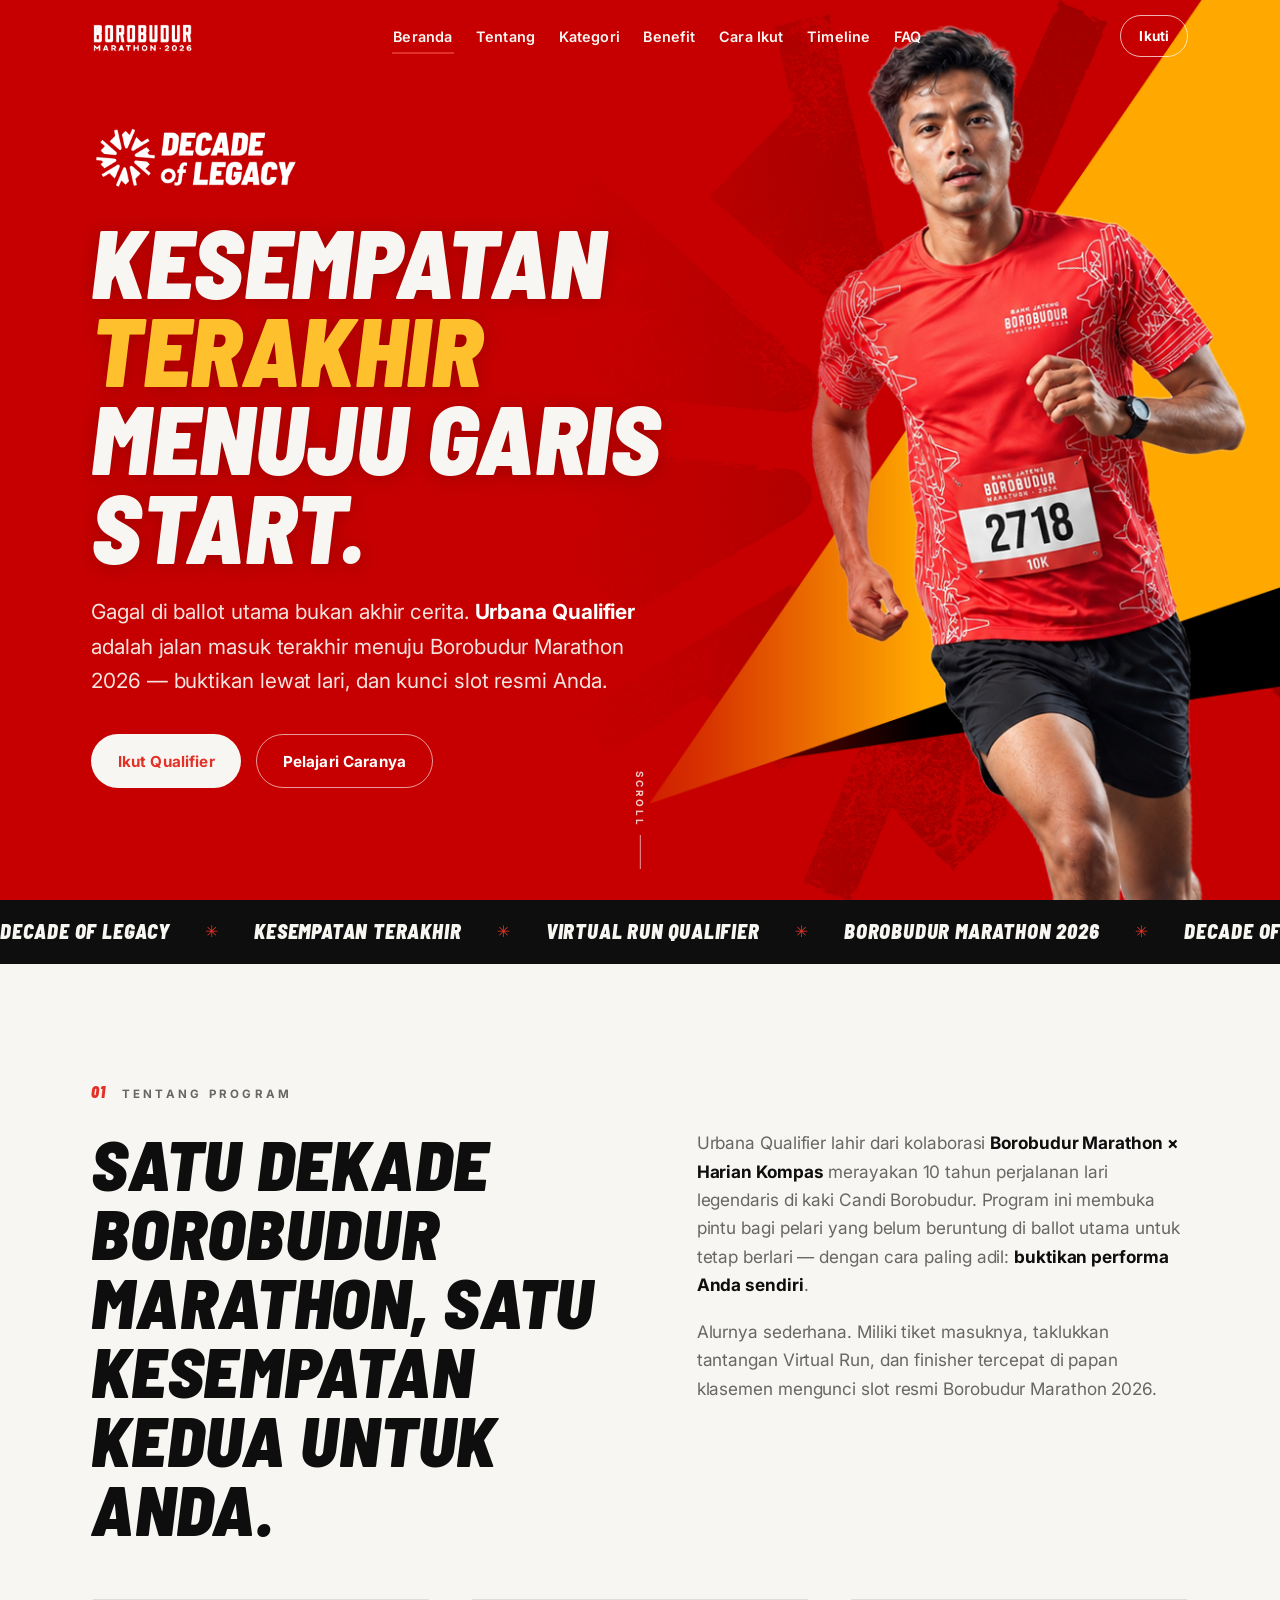
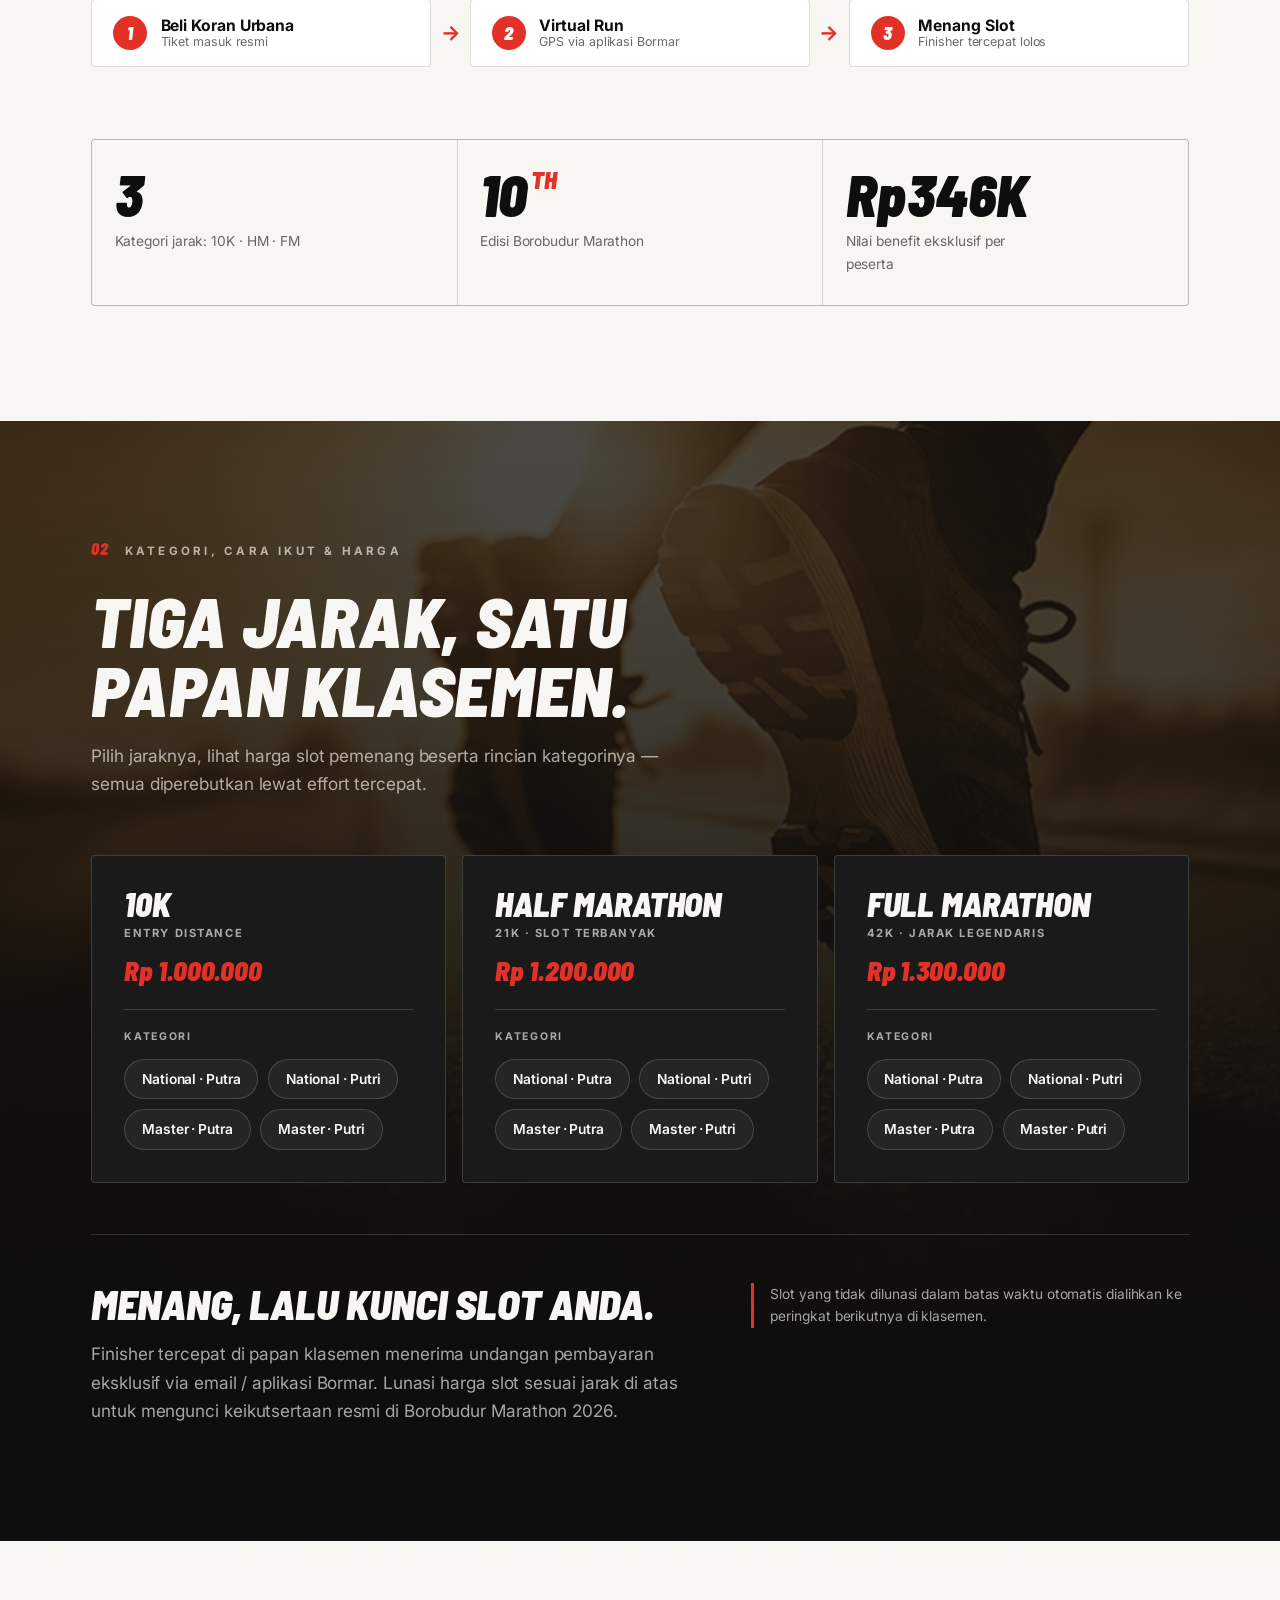
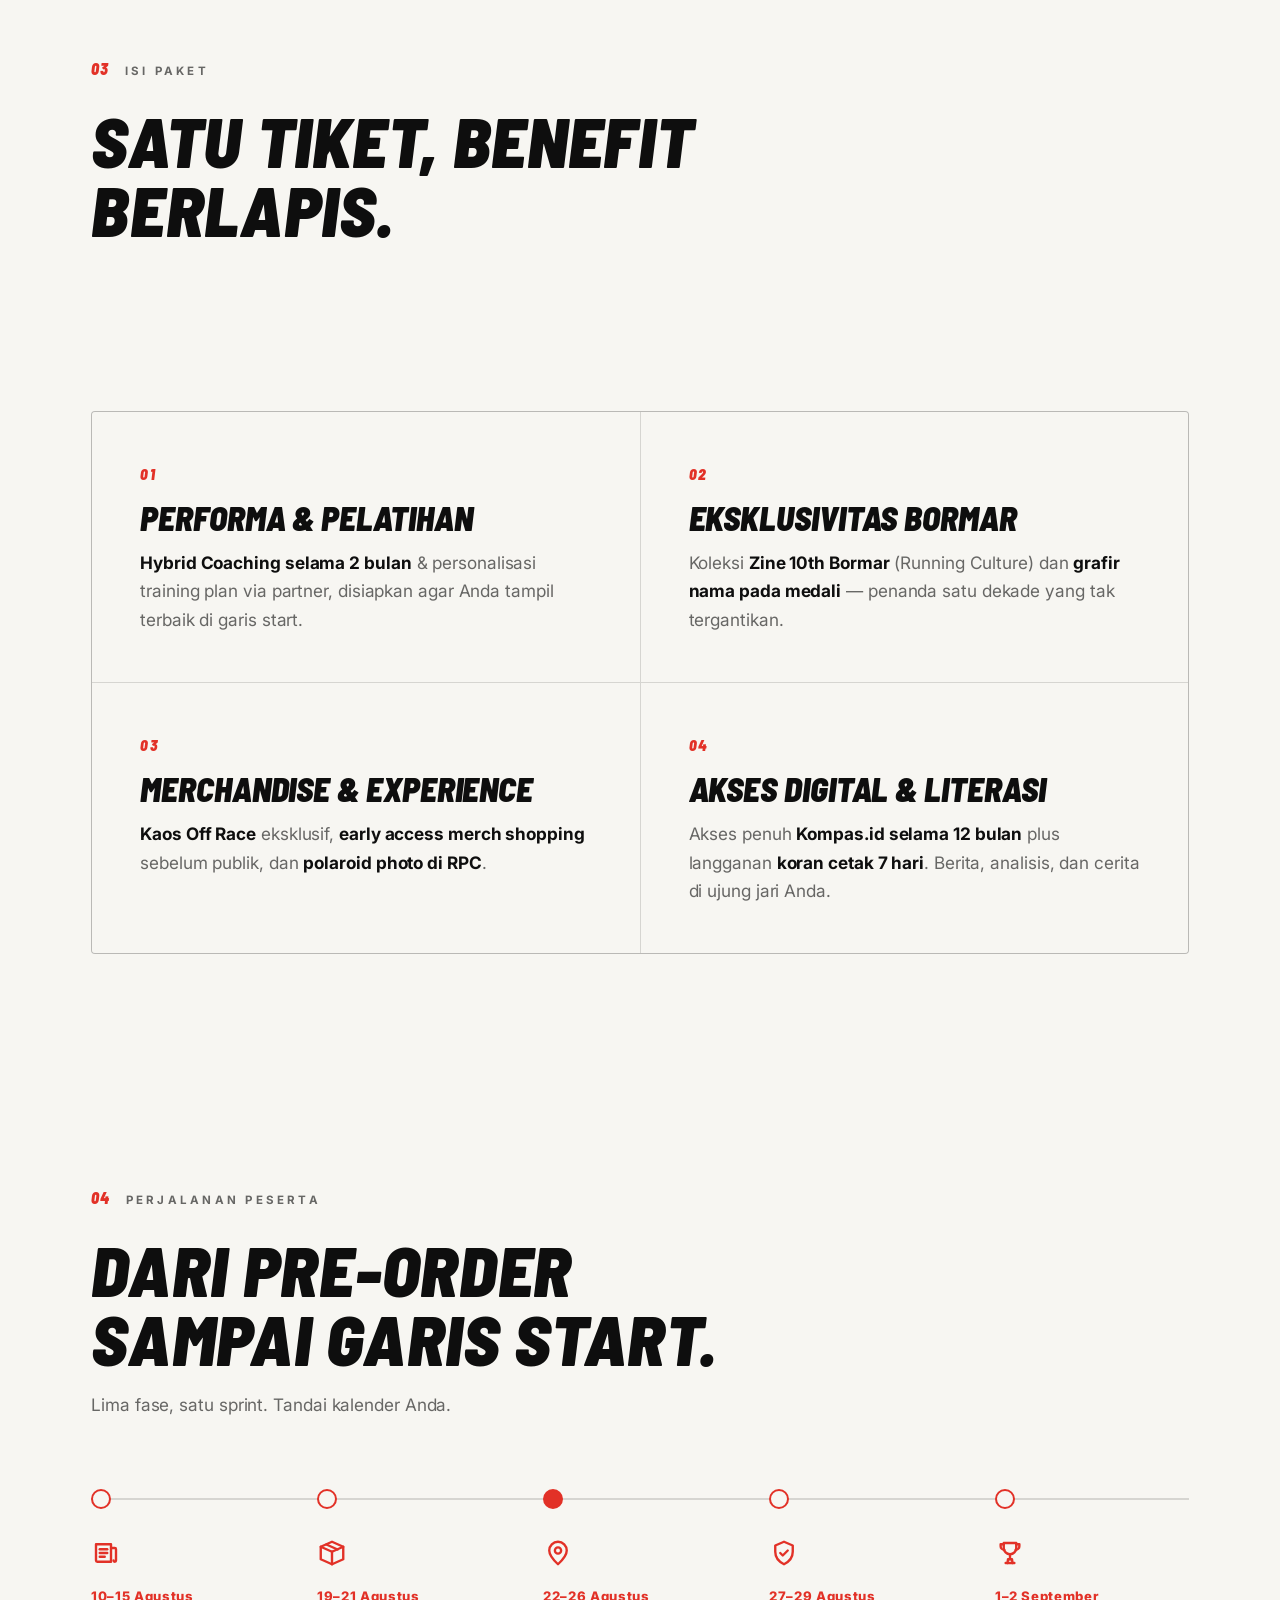
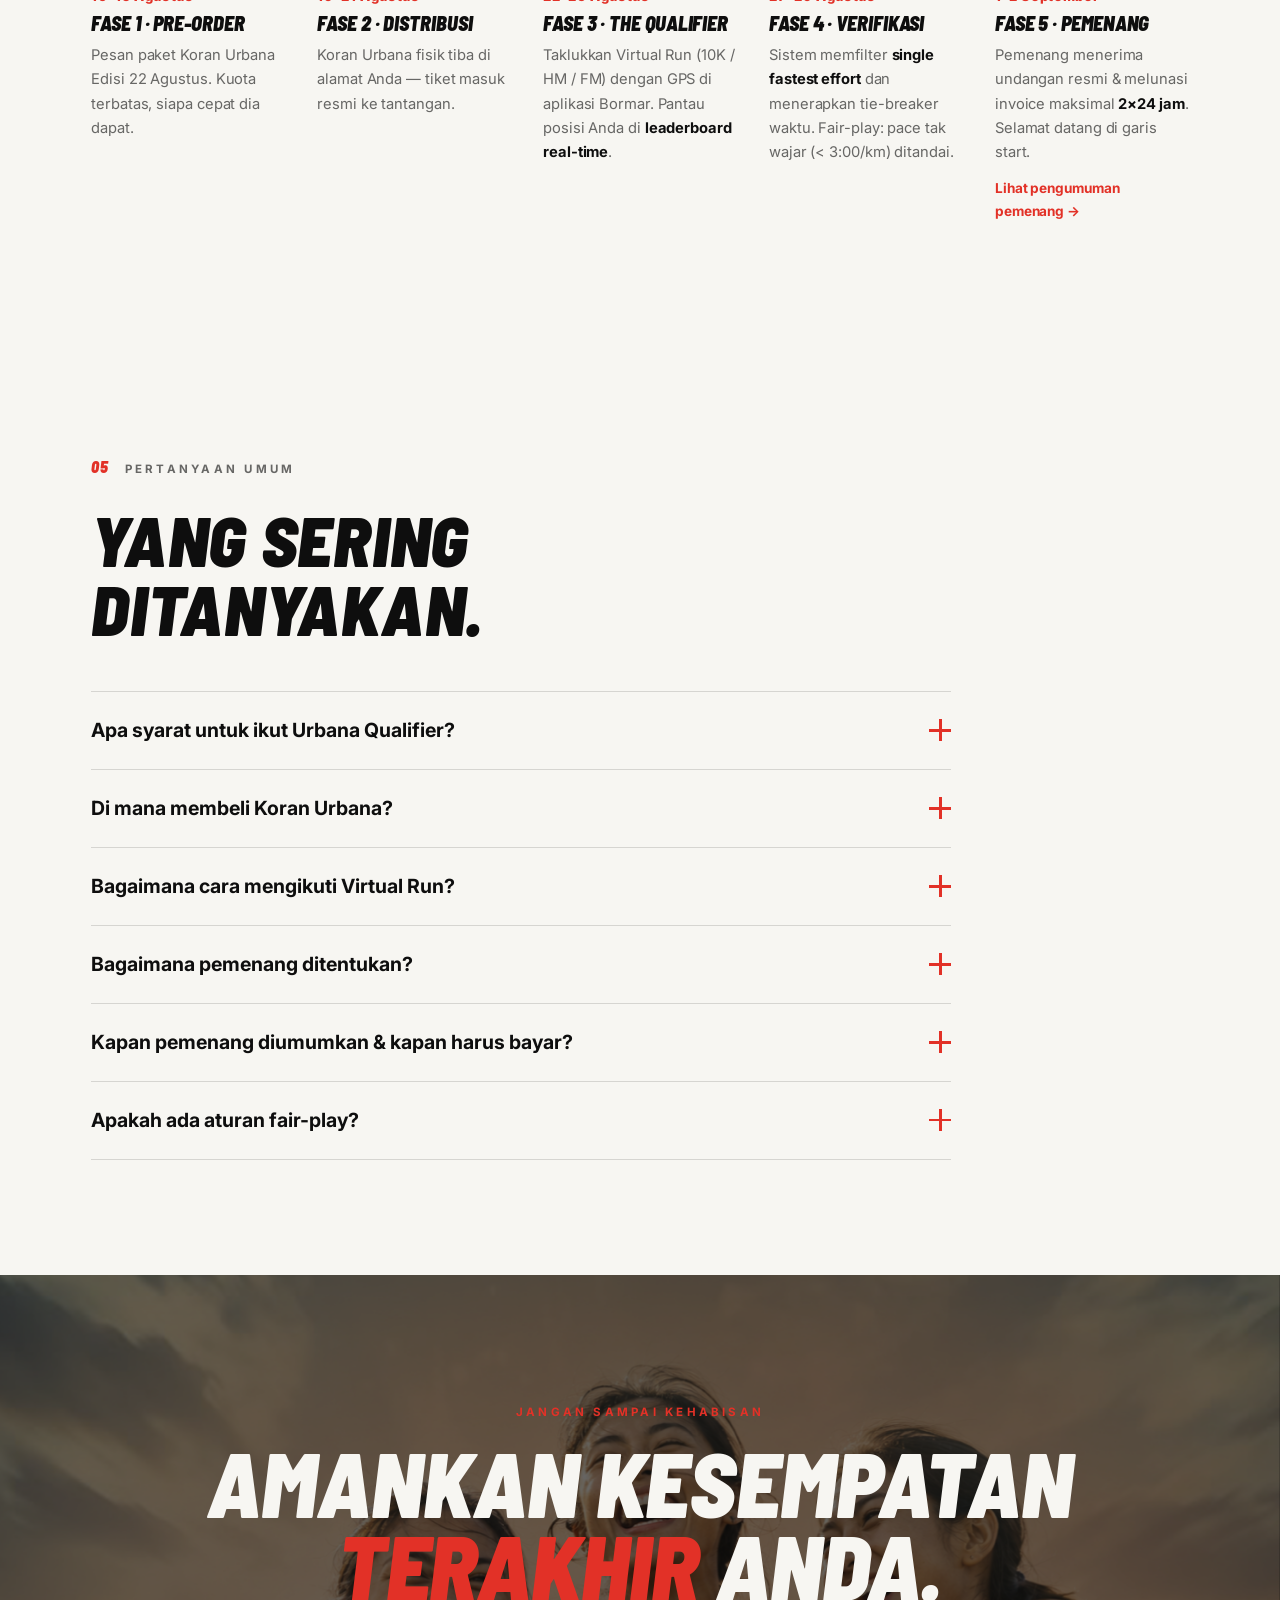
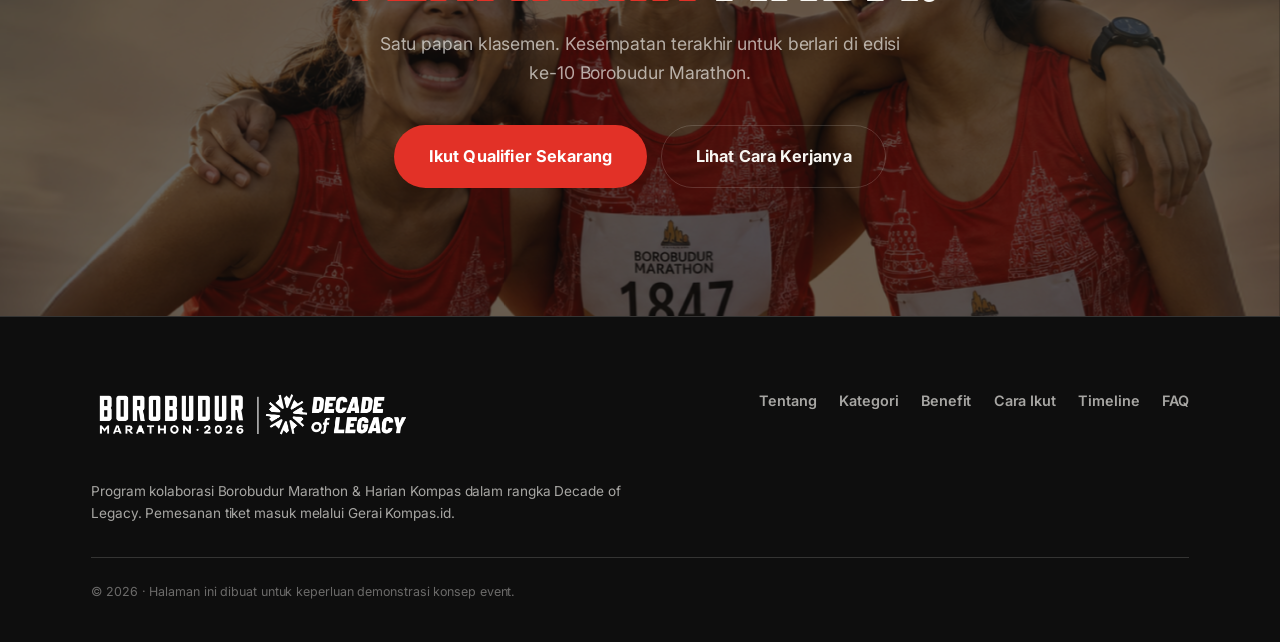
==== commit bf5406b3: "layout: category cards side-by-side, mobile search overlay fixes - Convert category cards from accor" ====
--- a/marathon/index.html
+++ b/marathon/index.html
@@ -153,43 +153,20 @@
           <p class="eyebrow eyebrow--light">Kategori, Cara Ikut &amp; Harga</p>
         </div>
         <h2 class="h2 h2--light reveal" id="cats-title">Tiga jarak, satu papan klasemen.</h2>
-        <p class="section-sub section-sub--light reveal">Pilih jaraknya dan lihat harga slot pemenang. Buka tiap kartu untuk rincian segmen — semua diperebutkan lewat effort tercepat.</p>
+        <p class="section-sub section-sub--light reveal">Pilih jaraknya, lihat harga slot pemenang beserta rincian kategorinya — semua diperebutkan lewat effort tercepat.</p>
 
         <div class="cats">
           <!-- 10K -->
           <article class="cat reveal">
-            <button class="cat__head" aria-expanded="false" aria-controls="cat-10k">
+            <div class="cat__head">
               <span class="cat__meta">
                 <span class="cat__name">10K</span>
                 <span class="cat__tag">Entry Distance</span>
               </span>
-              <span class="cat__price"><small>Slot pemenang</small><b>Rp 1.000.000</b></span>
-              <span class="cat__chev" aria-hidden="true"></span>
-            </button>
-            <div class="cat__panel" id="cat-10k" hidden>
-              <p class="segtags__label">Pembagian segmen</p>
-              <ul class="segtags">
-                <li>National · Putra</li>
-                <li>National · Putri</li>
-                <li>Master · Putra</li>
-                <li>Master · Putri</li>
-                <li class="segtags--extra">Tambahan Bundling</li>
-              </ul>
-            </div>
-          </article>
-
-          <!-- HM -->
-          <article class="cat reveal">
-            <button class="cat__head" aria-expanded="false" aria-controls="cat-hm">
-              <span class="cat__meta">
-                <span class="cat__name">Half Marathon</span>
-                <span class="cat__tag">21K · Slot terbanyak</span>
-              </span>
-              <span class="cat__price"><small>Slot pemenang</small><b>Rp 1.200.000</b></span>
-              <span class="cat__chev" aria-hidden="true"></span>
-            </button>
-            <div class="cat__panel" id="cat-hm" hidden>
-              <p class="segtags__label">Pembagian segmen</p>
+              <span class="cat__price"><b>Rp 1.000.000</b></span>
+            </div>
+            <div class="cat__panel">
+              <p class="segtags__label">Kategori</p>
               <ul class="segtags">
                 <li>National · Putra</li>
                 <li>National · Putri</li>
@@ -199,18 +176,37 @@
             </div>
           </article>
 
+          <!-- HM -->
+          <article class="cat reveal">
+            <div class="cat__head">
+              <span class="cat__meta">
+                <span class="cat__name">Half Marathon</span>
+                <span class="cat__tag">21K · Slot terbanyak</span>
+              </span>
+              <span class="cat__price"><b>Rp 1.200.000</b></span>
+            </div>
+            <div class="cat__panel">
+              <p class="segtags__label">Kategori</p>
+              <ul class="segtags">
+                <li>National · Putra</li>
+                <li>National · Putri</li>
+                <li>Master · Putra</li>
+                <li>Master · Putri</li>
+              </ul>
+            </div>
+          </article>
+
           <!-- FM -->
           <article class="cat reveal">
-            <button class="cat__head" aria-expanded="false" aria-controls="cat-fm">
+            <div class="cat__head">
               <span class="cat__meta">
                 <span class="cat__name">Full Marathon</span>
                 <span class="cat__tag">42K · Jarak legendaris</span>
               </span>
-              <span class="cat__price"><small>Slot pemenang</small><b>Rp 1.300.000</b></span>
-              <span class="cat__chev" aria-hidden="true"></span>
-            </button>
-            <div class="cat__panel" id="cat-fm" hidden>
-              <p class="segtags__label">Pembagian segmen</p>
+              <span class="cat__price"><b>Rp 1.300.000</b></span>
+            </div>
+            <div class="cat__panel">
+              <p class="segtags__label">Kategori</p>
               <ul class="segtags">
                 <li>National · Putra</li>
                 <li>National · Putri</li>
--- a/marathon/css/styles.css
+++ b/marathon/css/styles.css
@@ -580,77 +580,58 @@
 .section--cats > .container { position: relative; z-index: 1; }
 .section--cats .section-sub { margin-bottom: clamp(2rem, 5vw, 3.5rem); }
 
-.cats { display: flex; flex-direction: column; gap: 0.9rem; }
+.cats {
+  display: grid;
+  grid-template-columns: repeat(3, 1fr);
+  gap: 1rem;
+}
 .cat {
   border: 1px solid var(--line-on-dark);
   border-radius: var(--radius);
   background: var(--ink-2);
-  overflow: hidden;
   transition: border-color 0.25s var(--ease), background 0.25s var(--ease);
+  padding: clamp(1.4rem, 2.6vw, 2rem);
+  display: flex;
+  flex-direction: column;
+  gap: 1.2rem;
 }
 .cat:hover { border-color: rgba(247, 246, 242, 0.4); }
-.cat[data-open="true"] { border-color: var(--accent); }
 
 .cat__head {
-  width: 100%;
-  display: grid;
-  grid-template-columns: 1fr auto auto;
-  align-items: center;
-  gap: clamp(0.9rem, 2.5vw, 1.6rem);
-  padding: clamp(1.3rem, 3vw, 2.1rem) clamp(1.3rem, 3vw, 2.2rem);
+  display: flex;
+  flex-direction: column;
+  gap: 0.9rem;
   text-align: left;
 }
 .cat__meta { display: flex; flex-direction: column; gap: 0.3rem; }
-.cat__price { display: flex; flex-direction: column; align-items: flex-end; gap: 0.15rem; text-align: right; }
-.cat__price small {
-  font-size: 0.6rem;
+.cat__price b {
+  font-family: var(--font-display);
+  font-weight: 400;
+  font-size: clamp(1.3rem, 0.9rem + 1vw, 1.7rem);
+  line-height: 1;
+  color: var(--accent);
+  white-space: nowrap;
+}
+.cat__name {
+  font-family: var(--font-display);
+  font-size: clamp(1.5rem, 1rem + 1.6vw, 2.1rem);
+  line-height: 0.95;
+  text-transform: uppercase;
+}
+.cat__tag {
+  font-size: 0.7rem;
   font-weight: 700;
   letter-spacing: 0.14em;
   text-transform: uppercase;
   color: var(--muted-on-dark);
 }
-.cat__price b {
-  font-family: var(--font-display);
-  font-weight: 400;
-  font-size: clamp(1.15rem, 0.9rem + 1.3vw, 1.9rem);
-  line-height: 0.9;
-  color: var(--accent);
-  white-space: nowrap;
-}
-.cat__name {
-  font-family: var(--font-display);
-  font-size: clamp(1.7rem, 1rem + 2.4vw, 2.8rem);
-  line-height: 0.95;
-  text-transform: uppercase;
-}
-.cat__tag {
-  font-size: 0.74rem;
-  font-weight: 700;
-  letter-spacing: 0.16em;
-  text-transform: uppercase;
-  color: var(--muted-on-dark);
-}
-.cat__chev {
-  width: 16px; height: 16px;
-  border-right: 2.4px solid var(--paper);
-  border-bottom: 2.4px solid var(--paper);
-  transform: rotate(45deg);
-  transition: transform 0.3s var(--ease);
-  margin-top: -6px;
-}
-.cat[data-open="true"] .cat__chev { transform: rotate(-135deg); margin-top: 4px; border-color: var(--accent); }
-
 .cat__panel {
-  padding: 0 clamp(1.3rem, 3vw, 2.2rem) clamp(1.3rem, 3vw, 2rem);
-  max-height: 0;
-  overflow: hidden;
-  transition: max-height 0.45s var(--ease);
-}
-.segtags__label {
-  margin: 0 0 0.9rem;
   padding-top: 1.1rem;
   border-top: 1px solid var(--line-on-dark);
-  font-size: 0.68rem;
+}
+.segtags__label {
+  margin: 0 0 0.85rem;
+  font-size: 0.66rem;
   font-weight: 700;
   letter-spacing: 0.16em;
   text-transform: uppercase;
@@ -666,8 +647,6 @@
   color: var(--paper);
   background: rgba(247, 246, 242, 0.05);
 }
-.segtags--extra { color: var(--gold); border-color: rgba(243, 191, 73, 0.55); background: rgba(243, 191, 73, 0.08); }
-
 /* =========================================================
    BENEFIT
    ========================================================= */
@@ -958,10 +937,7 @@
   .nav-toggle { display: flex; }
   .header__actions .btn--accent { display: none; }
 
-  .cat__head { grid-template-columns: 1fr auto; row-gap: 0.85rem; column-gap: 0.8rem; }
-  .cat__meta { grid-row: 1; grid-column: 1; }
-  .cat__chev { grid-row: 1; grid-column: 2; justify-self: end; }
-  .cat__price { grid-row: 2; grid-column: 1 / -1; flex-direction: row; align-items: baseline; gap: 0.5rem; text-align: left; }
+  .cats { grid-template-columns: 1fr; }
 
   .benefits { grid-template-columns: 1fr; }
   .flow { flex-direction: column; align-items: stretch; }
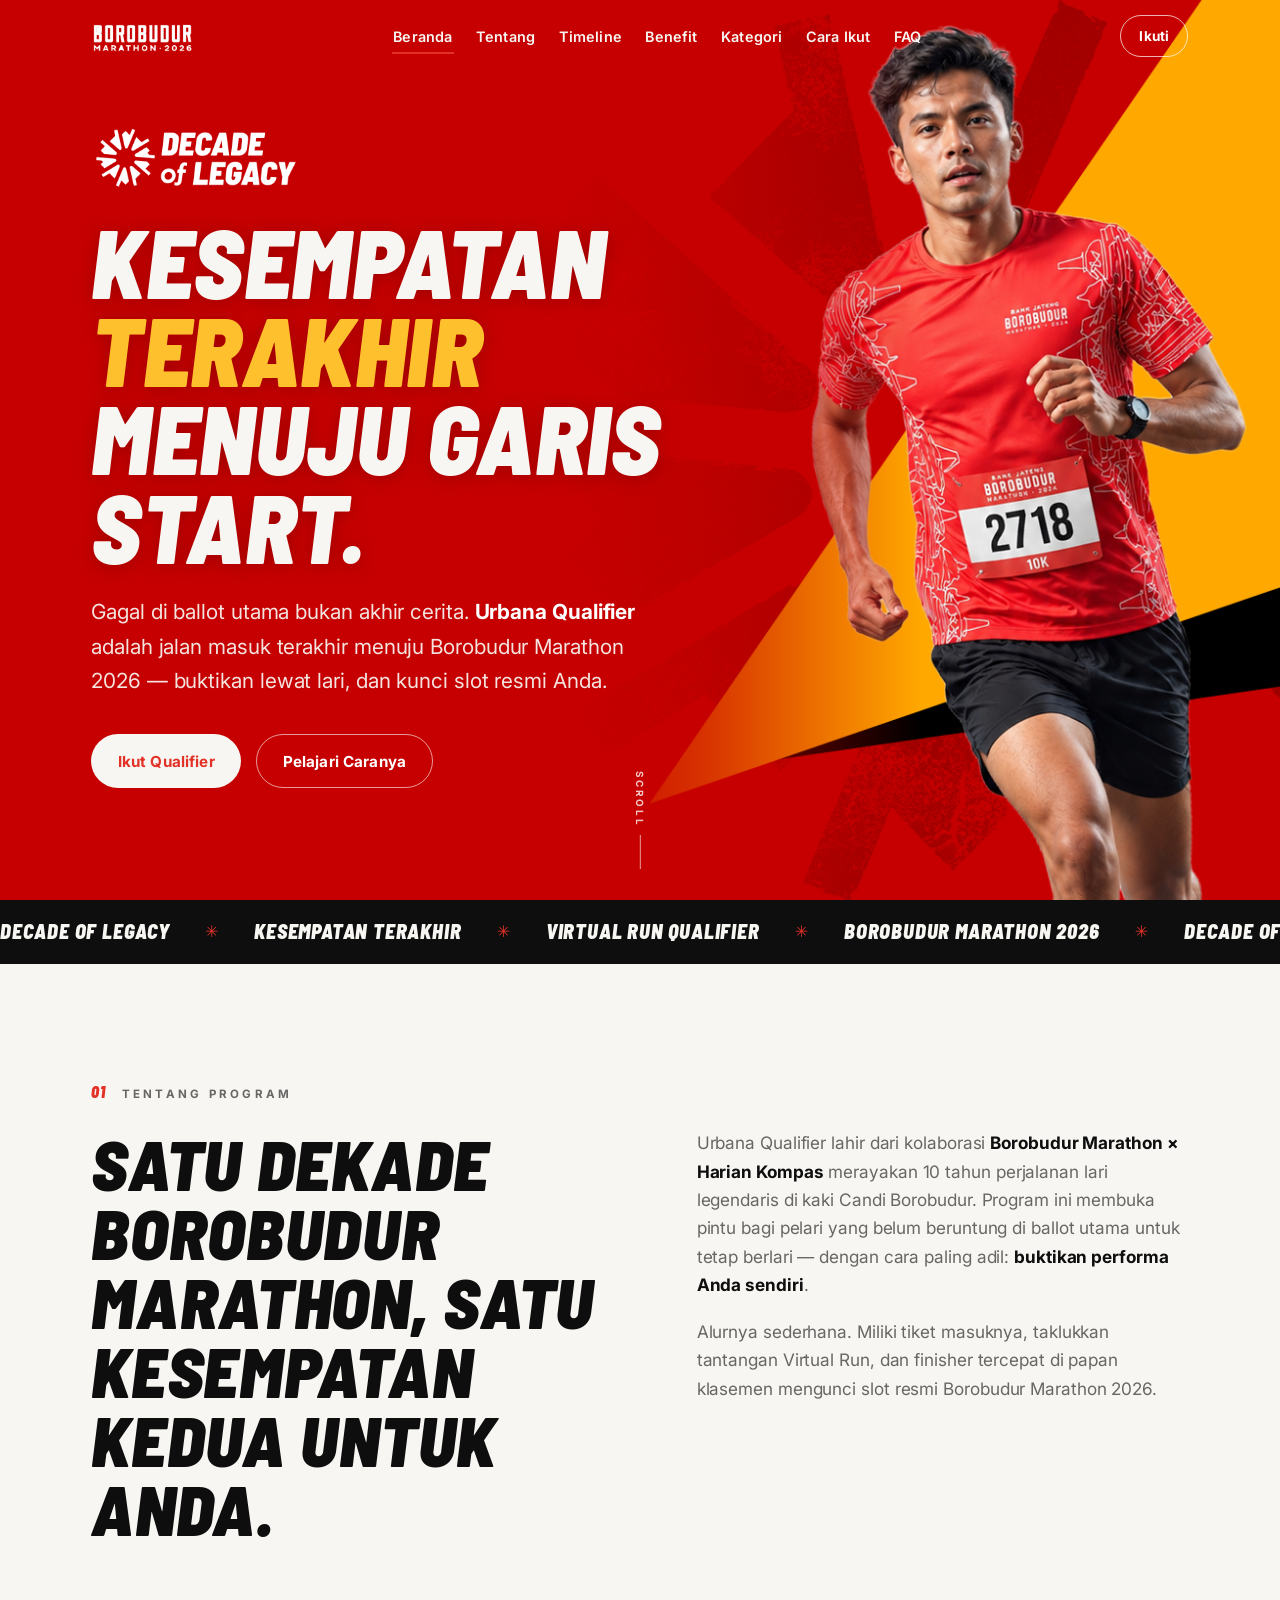
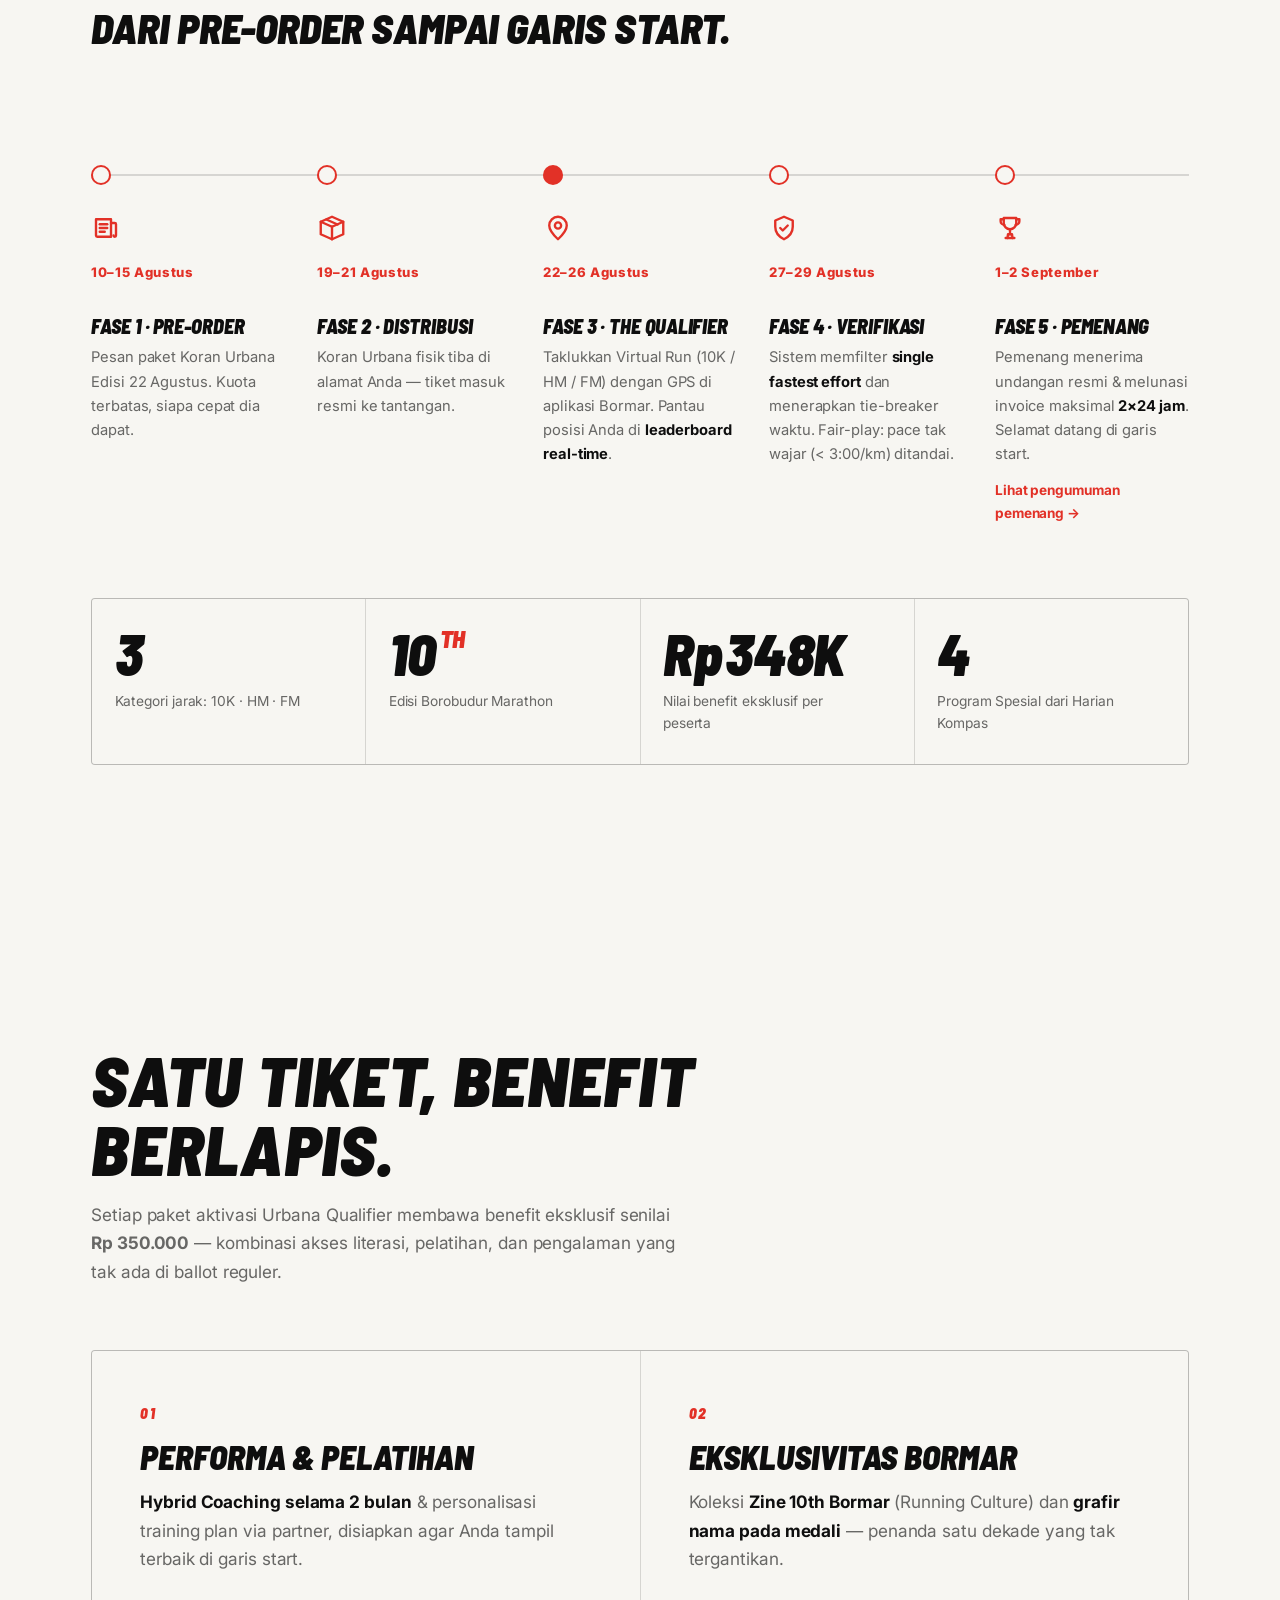
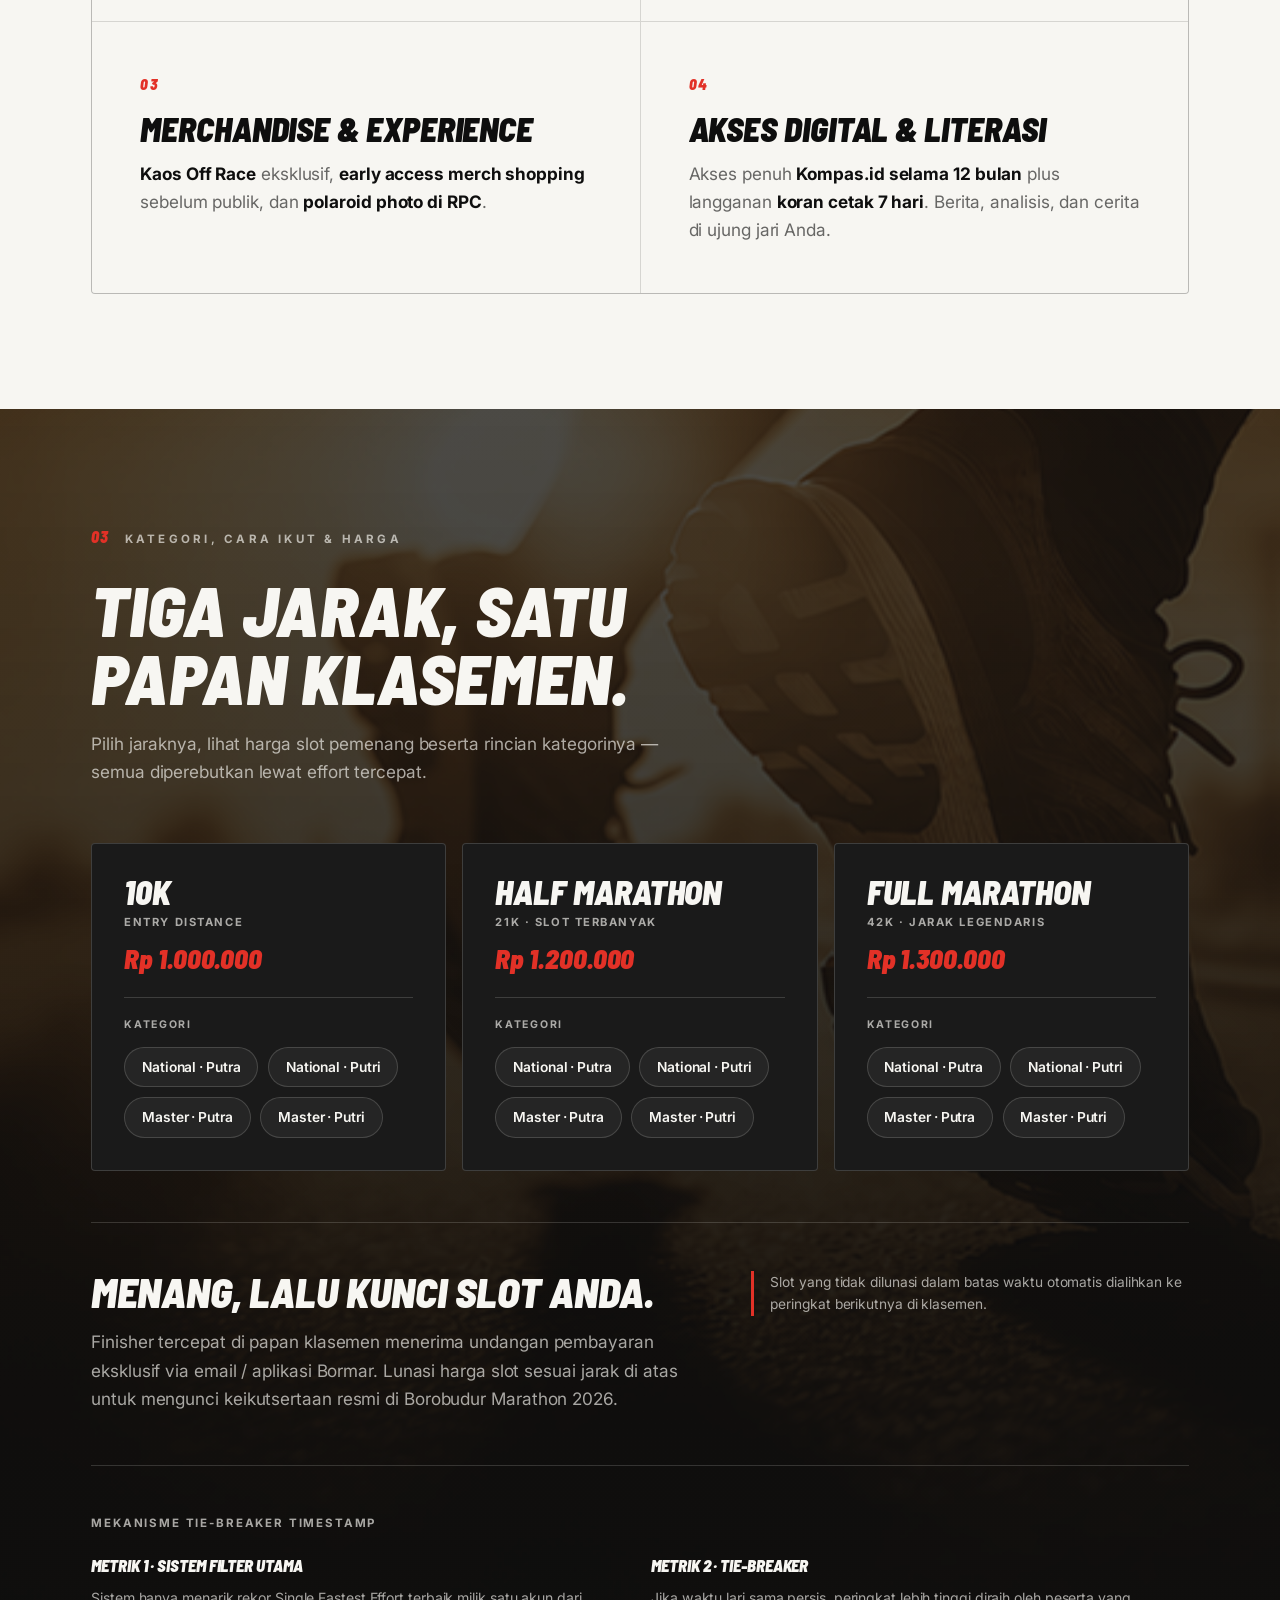
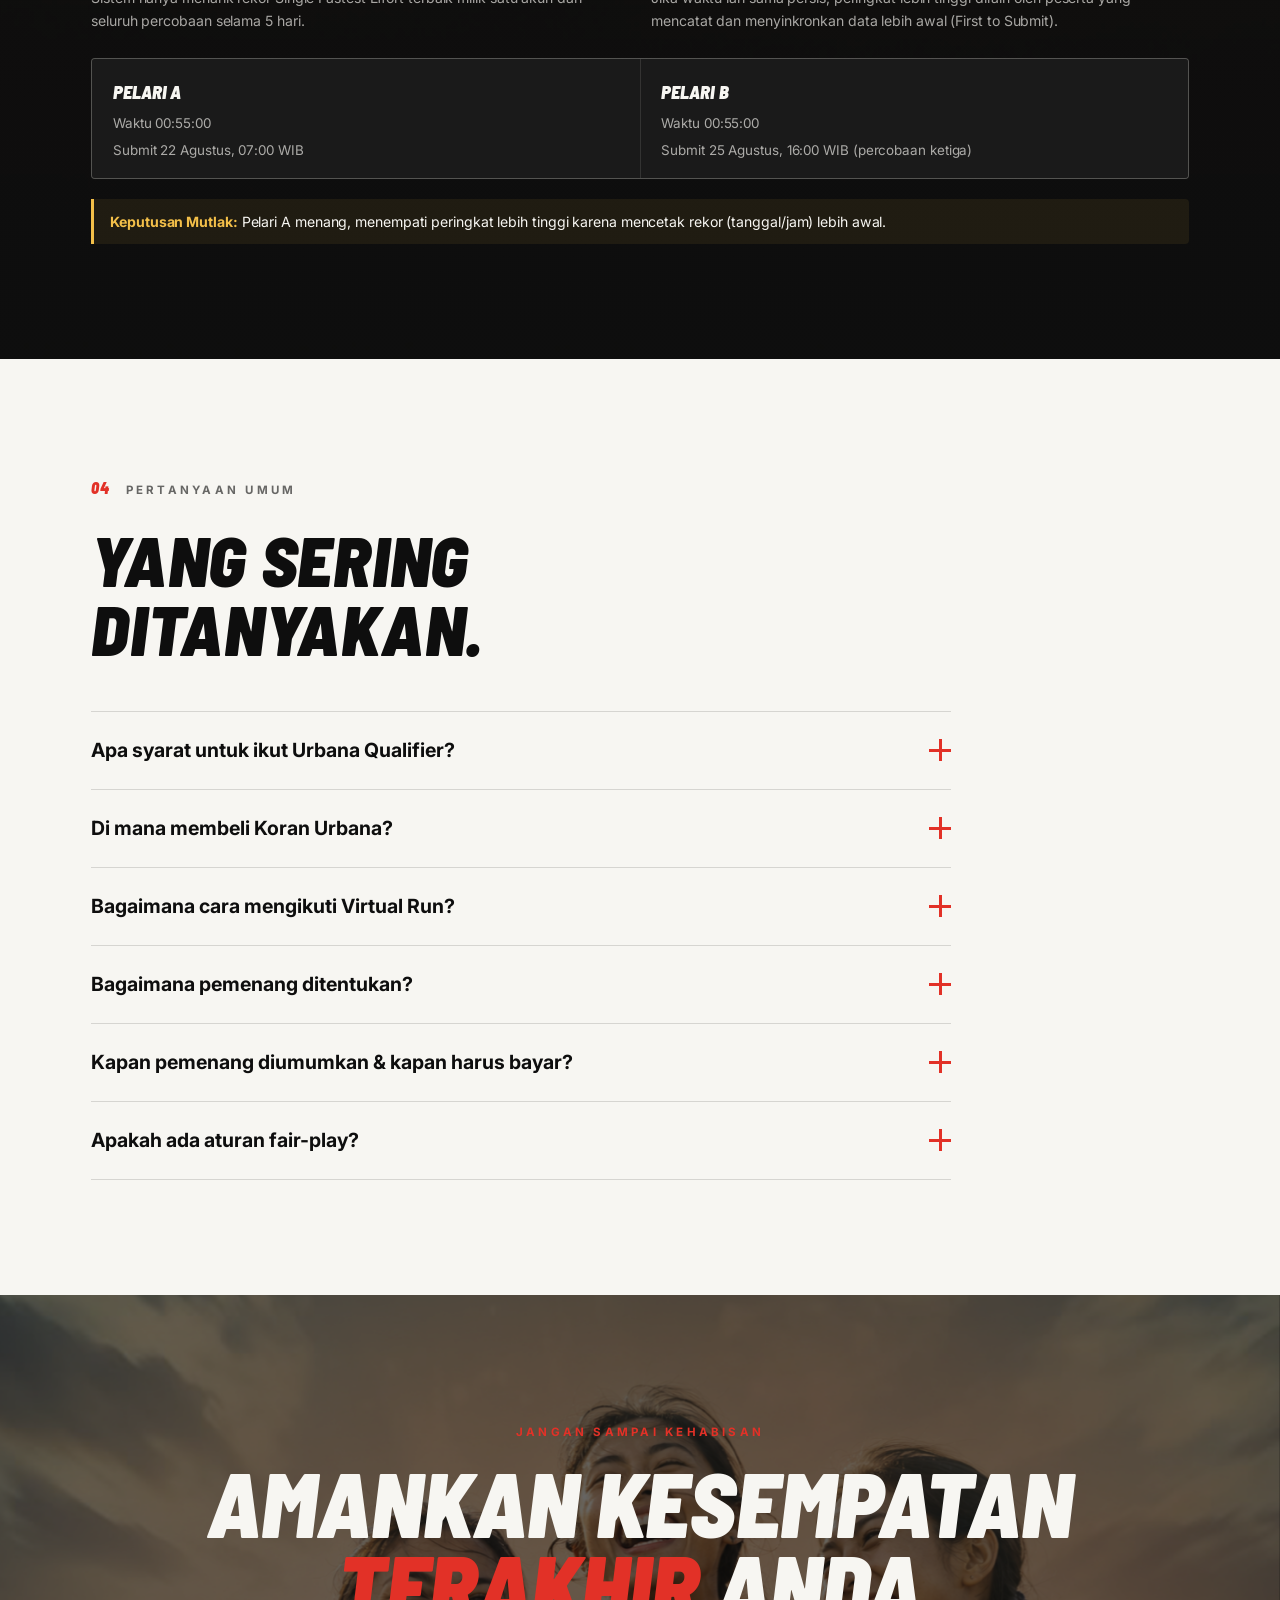
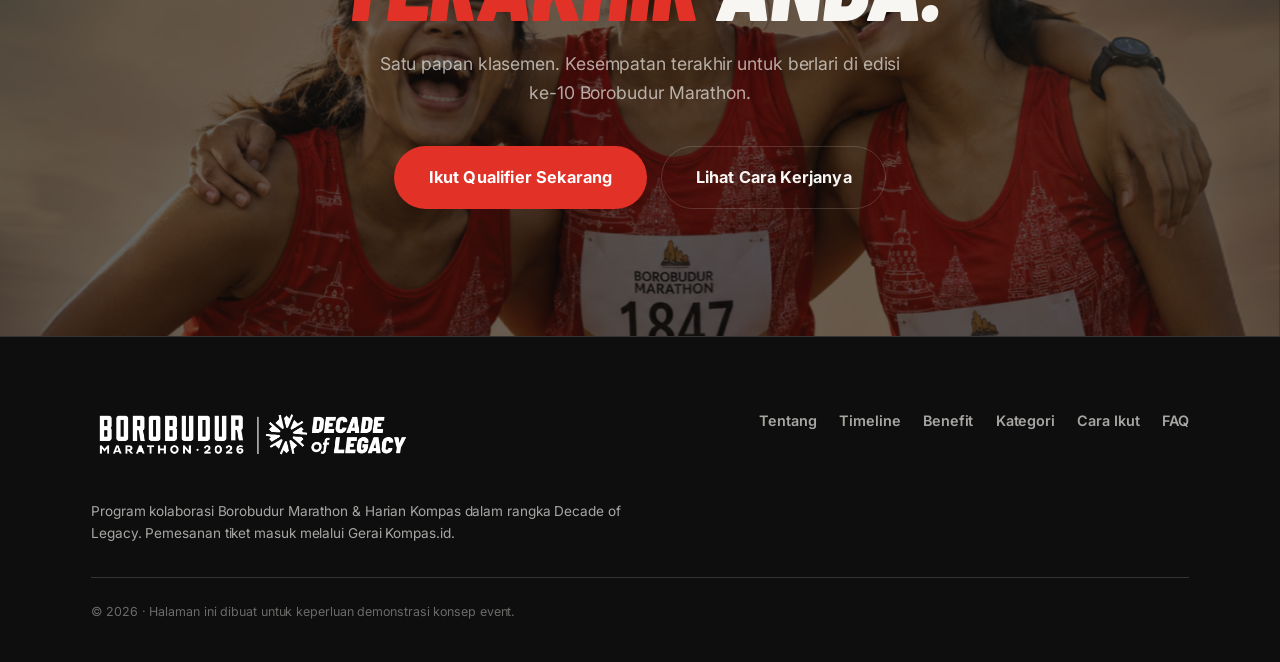
==== commit 33f5d385: "restructure: merge timeline into Tentang, reorder sections, add tie-breaker explainer - Move the 5-p" ====
--- a/marathon/index.html
+++ b/marathon/index.html
@@ -33,10 +33,10 @@
         <ul class="nav__list">
           <li><a class="nav__link" href="#beranda">Beranda</a></li>
           <li><a class="nav__link" href="#tentang">Tentang</a></li>
+          <li><a class="nav__link" href="#timeline">Timeline</a></li>
+          <li><a class="nav__link" href="#benefit">Benefit</a></li>
           <li><a class="nav__link" href="#kategori">Kategori</a></li>
-          <li><a class="nav__link" href="#benefit">Benefit</a></li>
           <li><a class="nav__link" href="#cara-ikut">Cara Ikut</a></li>
-          <li><a class="nav__link" href="#timeline">Timeline</a></li>
           <li><a class="nav__link" href="#faq">FAQ</a></li>
         </ul>
       </nav>
@@ -120,13 +120,69 @@
           </div>
         </div>
 
-        <ol class="flow reveal" aria-label="Alur singkat program">
-          <li class="flow__step"><span class="flow__n">1</span><div><b>Beli Koran Urbana</b><small>Tiket masuk resmi</small></div></li>
-          <li class="flow__arrow" aria-hidden="true">→</li>
-          <li class="flow__step"><span class="flow__n">2</span><div><b>Virtual Run</b><small>GPS via aplikasi Bormar</small></div></li>
-          <li class="flow__arrow" aria-hidden="true">→</li>
-          <li class="flow__step"><span class="flow__n">3</span><div><b>Menang Slot</b><small>Finisher tercepat lolos</small></div></li>
-        </ol>
+        <div class="about__timeline" id="timeline">
+          <h3 class="about__timeline-title reveal">Dari pre-order sampai garis start.</h3>
+          <p class="section-sub reveal">Lima fase, satu sprint. Tandai kalender Anda.</p>
+
+          <ol class="timeline">
+            <li class="tl reveal">
+              <div class="tl__marker" aria-hidden="true"><span></span></div>
+              <div class="tl__body">
+                <svg class="tl__icon" viewBox="0 0 24 24" fill="none" stroke="currentColor" stroke-width="1.9" stroke-linecap="round" stroke-linejoin="round" aria-hidden="true">
+                  <path d="M4 5h12v14H5a1 1 0 0 1-1-1V5z"/><path d="M16 8h3a1 1 0 0 1 1 1v9a1 1 0 0 1-2 0"/><line x1="7" y1="9" x2="13" y2="9"/><line x1="7" y1="12" x2="13" y2="12"/><line x1="7" y1="15" x2="11" y2="15"/>
+                </svg>
+                <span class="tl__date">10–15 Agustus</span>
+                <h4 class="tl__phase">Fase 1 · Pre-Order</h4>
+                <p>Pesan paket Koran Urbana Edisi 22 Agustus. Kuota terbatas, siapa cepat dia dapat.</p>
+              </div>
+            </li>
+            <li class="tl reveal">
+              <div class="tl__marker" aria-hidden="true"><span></span></div>
+              <div class="tl__body">
+                <svg class="tl__icon" viewBox="0 0 24 24" fill="none" stroke="currentColor" stroke-width="1.9" stroke-linecap="round" stroke-linejoin="round" aria-hidden="true">
+                  <path d="M3 7l9-4 9 4v10l-9 4-9-4V7z"/><path d="M3 7l9 4 9-4"/><line x1="12" y1="11" x2="12" y2="21"/><path d="M7.5 5.2l9 4"/>
+                </svg>
+                <span class="tl__date">19–21 Agustus</span>
+                <h4 class="tl__phase">Fase 2 · Distribusi</h4>
+                <p>Koran Urbana fisik tiba di alamat Anda — tiket masuk resmi ke tantangan.</p>
+              </div>
+            </li>
+            <li class="tl reveal tl--hot">
+              <div class="tl__marker" aria-hidden="true"><span></span></div>
+              <div class="tl__body">
+                <svg class="tl__icon" viewBox="0 0 24 24" fill="none" stroke="currentColor" stroke-width="1.9" stroke-linecap="round" stroke-linejoin="round" aria-hidden="true">
+                  <path d="M12 21s-7-6.5-7-11a7 7 0 0 1 14 0c0 4.5-7 11-7 11z"/><circle cx="12" cy="10" r="2.5"/>
+                </svg>
+                <span class="tl__date">22–26 Agustus</span>
+                <h4 class="tl__phase">Fase 3 · The Qualifier</h4>
+                <p>Taklukkan Virtual Run (10K / HM / FM) dengan GPS di aplikasi Bormar. Pantau posisi Anda di <b>leaderboard real-time</b>.</p>
+              </div>
+            </li>
+            <li class="tl reveal">
+              <div class="tl__marker" aria-hidden="true"><span></span></div>
+              <div class="tl__body">
+                <svg class="tl__icon" viewBox="0 0 24 24" fill="none" stroke="currentColor" stroke-width="1.9" stroke-linecap="round" stroke-linejoin="round" aria-hidden="true">
+                  <path d="M12 3l7 3v5c0 4.5-3 8-7 10-4-2-7-5.5-7-10V6l7-3z"/><path d="M9 12l2 2 4-4"/>
+                </svg>
+                <span class="tl__date">27–29 Agustus</span>
+                <h4 class="tl__phase">Fase 4 · Verifikasi</h4>
+                <p>Sistem memfilter <b>single fastest effort</b> dan menerapkan tie-breaker waktu. Fair-play: pace tak wajar (&lt; 3:00/km) ditandai.</p>
+              </div>
+            </li>
+            <li class="tl reveal">
+              <div class="tl__marker" aria-hidden="true"><span></span></div>
+              <div class="tl__body">
+                <svg class="tl__icon" viewBox="0 0 24 24" fill="none" stroke="currentColor" stroke-width="1.9" stroke-linecap="round" stroke-linejoin="round" aria-hidden="true">
+                  <path d="M7 4h10v4a5 5 0 0 1-10 0V4z"/><path d="M7 5H4.5v1.5a3 3 0 0 0 3 3"/><path d="M17 5h2.5v1.5a3 3 0 0 1-3 3"/><line x1="12" y1="13" x2="12" y2="17"/><line x1="8.5" y1="20" x2="15.5" y2="20"/><path d="M10 20l.4-3h3.2l.4 3"/>
+                </svg>
+                <span class="tl__date">1–2 September</span>
+                <h4 class="tl__phase">Fase 5 · Pemenang</h4>
+                <p>Pemenang menerima undangan resmi &amp; melunasi invoice maksimal <b>2×24 jam</b>. Selamat datang di garis start.</p>
+                <a class="tl__link" href="pemenang.html">Lihat pengumuman pemenang →</a>
+              </div>
+            </li>
+          </ol>
+        </div>
 
         <div class="stat-row reveal" aria-label="Ringkasan angka program">
           <div class="stat">
@@ -141,6 +197,50 @@
             <span class="stat__num">Rp<span data-count="350" data-suffix="K">0</span></span>
             <span class="stat__cap">Nilai benefit eksklusif per peserta</span>
           </div>
+          <div class="stat">
+            <span class="stat__num"><span data-count="4" data-suffix="">0</span></span>
+            <span class="stat__cap">Program Spesial dari Harian Kompas</span>
+          </div>
+        </div>
+      </div>
+    </section>
+
+    <!-- ================= ISI PAKET ================= -->
+    <section class="section section--benefit" id="benefit" aria-labelledby="benefit-title">
+      <div class="container">
+        <div class="section-head reveal">
+          <span class="section-no">02</span>
+          <p class="eyebrow">Isi Paket</p>
+        </div>
+        <div class="benefit__intro">
+          <h2 class="h2 reveal" id="benefit-title">Satu tiket, benefit berlapis.</h2>
+          <p class="section-sub reveal">
+            Setiap paket aktivasi Urbana Qualifier membawa benefit eksklusif senilai
+            <strong>Rp 350.000</strong> — kombinasi akses literasi, pelatihan, dan pengalaman yang tak ada di ballot reguler.
+          </p>
+        </div>
+
+        <div class="benefits">
+          <article class="benefit reveal">
+            <span class="benefit__no" aria-hidden="true">01</span>
+            <h3 class="benefit__title">Performa &amp; Pelatihan</h3>
+            <p><b>Hybrid Coaching selama 2 bulan</b> &amp; personalisasi training plan via partner, disiapkan agar Anda tampil terbaik di garis start.</p>
+          </article>
+          <article class="benefit reveal">
+            <span class="benefit__no" aria-hidden="true">02</span>
+            <h3 class="benefit__title">Eksklusivitas Bormar</h3>
+            <p>Koleksi <b>Zine 10th Bormar</b> (Running Culture) dan <b>grafir nama pada medali</b> — penanda satu dekade yang tak tergantikan.</p>
+          </article>
+          <article class="benefit reveal">
+            <span class="benefit__no" aria-hidden="true">03</span>
+            <h3 class="benefit__title">Merchandise &amp; Experience</h3>
+            <p><b>Kaos Off Race</b> eksklusif, <b>early access merch shopping</b> sebelum publik, dan <b>polaroid photo di RPC</b>.</p>
+          </article>
+          <article class="benefit reveal">
+            <span class="benefit__no" aria-hidden="true">04</span>
+            <h3 class="benefit__title">Akses Digital &amp; Literasi</h3>
+            <p>Akses penuh <b>Kompas.id selama 12 bulan</b> plus langganan <b>koran cetak 7 hari</b>. Berita, analisis, dan cerita di ujung jari Anda.</p>
+          </article>
         </div>
       </div>
     </section>
@@ -149,7 +249,7 @@
     <section class="section section--cats" id="kategori" aria-labelledby="cats-title">
       <div class="container">
         <div class="section-head reveal">
-          <span class="section-no">02</span>
+          <span class="section-no">03</span>
           <p class="eyebrow eyebrow--light">Kategori, Cara Ikut &amp; Harga</p>
         </div>
         <h2 class="h2 h2--light reveal" id="cats-title">Tiga jarak, satu papan klasemen.</h2>
@@ -224,117 +324,33 @@
           </div>
           <p class="how__note">Slot yang tidak dilunasi dalam batas waktu otomatis dialihkan ke peringkat berikutnya di klasemen.</p>
         </div>
-      </div>
-    </section>
-
-    <!-- ================= BENEFIT ================= -->
-    <section class="section section--benefit" id="benefit" aria-labelledby="benefit-title">
-      <div class="container">
-        <div class="section-head reveal">
-          <span class="section-no">03</span>
-          <p class="eyebrow">Isi Paket</p>
-        </div>
-        <div class="benefit__intro">
-          <h2 class="h2 reveal" id="benefit-title">Satu tiket, benefit berlapis.</h2>
-          <p class="section-sub reveal">
-            Setiap paket aktivasi Urbana Qualifier membawa benefit eksklusif senilai
-            <strong>Rp 350.000</strong> — kombinasi akses literasi, pelatihan, dan pengalaman yang tak ada di ballot reguler.
-          </p>
-        </div>
-
-        <div class="benefits">
-          <article class="benefit reveal">
-            <span class="benefit__no" aria-hidden="true">01</span>
-            <h3 class="benefit__title">Performa &amp; Pelatihan</h3>
-            <p><b>Hybrid Coaching selama 2 bulan</b> &amp; personalisasi training plan via partner, disiapkan agar Anda tampil terbaik di garis start.</p>
-          </article>
-          <article class="benefit reveal">
-            <span class="benefit__no" aria-hidden="true">02</span>
-            <h3 class="benefit__title">Eksklusivitas Bormar</h3>
-            <p>Koleksi <b>Zine 10th Bormar</b> (Running Culture) dan <b>grafir nama pada medali</b> — penanda satu dekade yang tak tergantikan.</p>
-          </article>
-          <article class="benefit reveal">
-            <span class="benefit__no" aria-hidden="true">03</span>
-            <h3 class="benefit__title">Merchandise &amp; Experience</h3>
-            <p><b>Kaos Off Race</b> eksklusif, <b>early access merch shopping</b> sebelum publik, dan <b>polaroid photo di RPC</b>.</p>
-          </article>
-          <article class="benefit reveal">
-            <span class="benefit__no" aria-hidden="true">04</span>
-            <h3 class="benefit__title">Akses Digital &amp; Literasi</h3>
-            <p>Akses penuh <b>Kompas.id selama 12 bulan</b> plus langganan <b>koran cetak 7 hari</b>. Berita, analisis, dan cerita di ujung jari Anda.</p>
-          </article>
-        </div>
-      </div>
-    </section>
-
-    <!-- ================= TIMELINE ================= -->
-    <section class="section section--timeline" id="timeline" aria-labelledby="tl-title">
-      <div class="container">
-        <div class="section-head reveal">
-          <span class="section-no">04</span>
-          <p class="eyebrow">Perjalanan Peserta</p>
-        </div>
-        <h2 class="h2 reveal" id="tl-title">Dari pre-order sampai garis start.</h2>
-        <p class="section-sub reveal">Lima fase, satu sprint. Tandai kalender Anda.</p>
-
-        <ol class="timeline">
-          <li class="tl reveal">
-            <div class="tl__marker" aria-hidden="true"><span></span></div>
-            <div class="tl__body">
-              <svg class="tl__icon" viewBox="0 0 24 24" fill="none" stroke="currentColor" stroke-width="1.9" stroke-linecap="round" stroke-linejoin="round" aria-hidden="true">
-                <path d="M4 5h12v14H5a1 1 0 0 1-1-1V5z"/><path d="M16 8h3a1 1 0 0 1 1 1v9a1 1 0 0 1-2 0"/><line x1="7" y1="9" x2="13" y2="9"/><line x1="7" y1="12" x2="13" y2="12"/><line x1="7" y1="15" x2="11" y2="15"/>
-              </svg>
-              <span class="tl__date">10–15 Agustus</span>
-              <h3 class="tl__phase">Fase 1 · Pre-Order</h3>
-              <p>Pesan paket Koran Urbana Edisi 22 Agustus. Kuota terbatas, siapa cepat dia dapat.</p>
-            </div>
-          </li>
-          <li class="tl reveal">
-            <div class="tl__marker" aria-hidden="true"><span></span></div>
-            <div class="tl__body">
-              <svg class="tl__icon" viewBox="0 0 24 24" fill="none" stroke="currentColor" stroke-width="1.9" stroke-linecap="round" stroke-linejoin="round" aria-hidden="true">
-                <path d="M3 7l9-4 9 4v10l-9 4-9-4V7z"/><path d="M3 7l9 4 9-4"/><line x1="12" y1="11" x2="12" y2="21"/><path d="M7.5 5.2l9 4"/>
-              </svg>
-              <span class="tl__date">19–21 Agustus</span>
-              <h3 class="tl__phase">Fase 2 · Distribusi</h3>
-              <p>Koran Urbana fisik tiba di alamat Anda — tiket masuk resmi ke tantangan.</p>
-            </div>
-          </li>
-          <li class="tl reveal tl--hot">
-            <div class="tl__marker" aria-hidden="true"><span></span></div>
-            <div class="tl__body">
-              <svg class="tl__icon" viewBox="0 0 24 24" fill="none" stroke="currentColor" stroke-width="1.9" stroke-linecap="round" stroke-linejoin="round" aria-hidden="true">
-                <path d="M12 21s-7-6.5-7-11a7 7 0 0 1 14 0c0 4.5-7 11-7 11z"/><circle cx="12" cy="10" r="2.5"/>
-              </svg>
-              <span class="tl__date">22–26 Agustus</span>
-              <h3 class="tl__phase">Fase 3 · The Qualifier</h3>
-              <p>Taklukkan Virtual Run (10K / HM / FM) dengan GPS di aplikasi Bormar. Pantau posisi Anda di <b>leaderboard real-time</b>.</p>
-            </div>
-          </li>
-          <li class="tl reveal">
-            <div class="tl__marker" aria-hidden="true"><span></span></div>
-            <div class="tl__body">
-              <svg class="tl__icon" viewBox="0 0 24 24" fill="none" stroke="currentColor" stroke-width="1.9" stroke-linecap="round" stroke-linejoin="round" aria-hidden="true">
-                <path d="M12 3l7 3v5c0 4.5-3 8-7 10-4-2-7-5.5-7-10V6l7-3z"/><path d="M9 12l2 2 4-4"/>
-              </svg>
-              <span class="tl__date">27–29 Agustus</span>
-              <h3 class="tl__phase">Fase 4 · Verifikasi</h3>
-              <p>Sistem memfilter <b>single fastest effort</b> dan menerapkan tie-breaker waktu. Fair-play: pace tak wajar (&lt; 3:00/km) ditandai.</p>
-            </div>
-          </li>
-          <li class="tl reveal">
-            <div class="tl__marker" aria-hidden="true"><span></span></div>
-            <div class="tl__body">
-              <svg class="tl__icon" viewBox="0 0 24 24" fill="none" stroke="currentColor" stroke-width="1.9" stroke-linecap="round" stroke-linejoin="round" aria-hidden="true">
-                <path d="M7 4h10v4a5 5 0 0 1-10 0V4z"/><path d="M7 5H4.5v1.5a3 3 0 0 0 3 3"/><path d="M17 5h2.5v1.5a3 3 0 0 1-3 3"/><line x1="12" y1="13" x2="12" y2="17"/><line x1="8.5" y1="20" x2="15.5" y2="20"/><path d="M10 20l.4-3h3.2l.4 3"/>
-              </svg>
-              <span class="tl__date">1–2 September</span>
-              <h3 class="tl__phase">Fase 5 · Pemenang</h3>
-              <p>Pemenang menerima undangan resmi &amp; melunasi invoice maksimal <b>2×24 jam</b>. Selamat datang di garis start.</p>
-              <a class="tl__link" href="pemenang.html">Lihat pengumuman pemenang →</a>
-            </div>
-          </li>
-        </ol>
+
+        <div class="tiebreak reveal">
+          <p class="tiebreak__label">Mekanisme Tie-Breaker Timestamp</p>
+          <div class="tiebreak__metrics">
+            <div class="tiebreak__metric">
+              <b>Metrik 1 · Sistem Filter Utama</b>
+              <p>Sistem hanya menarik rekor Single Fastest Effort terbaik milik satu akun dari seluruh percobaan selama 5 hari.</p>
+            </div>
+            <div class="tiebreak__metric">
+              <b>Metrik 2 · Tie-Breaker</b>
+              <p>Jika waktu lari sama persis, peringkat lebih tinggi diraih oleh peserta yang mencatat dan menyinkronkan data lebih awal (First to Submit).</p>
+            </div>
+          </div>
+          <div class="tiebreak__example">
+            <div class="tiebreak__runner">
+              <b>Pelari A</b>
+              <span>Waktu 00:55:00</span>
+              <span>Submit 22 Agustus, 07:00 WIB</span>
+            </div>
+            <div class="tiebreak__runner">
+              <b>Pelari B</b>
+              <span>Waktu 00:55:00</span>
+              <span>Submit 25 Agustus, 16:00 WIB (percobaan ketiga)</span>
+            </div>
+          </div>
+          <p class="tiebreak__verdict"><b>Keputusan Mutlak:</b> Pelari A menang, menempati peringkat lebih tinggi karena mencetak rekor (tanggal/jam) lebih awal.</p>
+        </div>
       </div>
     </section>
 
@@ -342,7 +358,7 @@
     <section class="section section--faq" id="faq" aria-labelledby="faq-title">
       <div class="container">
         <div class="section-head reveal">
-          <span class="section-no">05</span>
+          <span class="section-no">04</span>
           <p class="eyebrow">Pertanyaan Umum</p>
         </div>
         <h2 class="h2 reveal" id="faq-title">Yang sering ditanyakan.</h2>
@@ -431,10 +447,10 @@
         </div>
         <nav class="footer__nav" aria-label="Navigasi footer">
           <a href="#tentang">Tentang</a>
+          <a href="#timeline">Timeline</a>
+          <a href="#benefit">Benefit</a>
           <a href="#kategori">Kategori</a>
-          <a href="#benefit">Benefit</a>
           <a href="#cara-ikut">Cara Ikut</a>
-          <a href="#timeline">Timeline</a>
           <a href="#faq">FAQ</a>
         </nav>
         <p class="footer__note">
--- a/marathon/css/styles.css
+++ b/marathon/css/styles.css
@@ -492,42 +492,20 @@
 .about__body p { margin: 0 0 1.15rem; color: var(--muted); }
 .about__body p strong { color: var(--ink); font-weight: 700; }
 
-.flow {
-  display: flex;
-  flex-wrap: wrap;
-  align-items: stretch;
-  gap: 0.6rem;
-  margin-top: clamp(2.2rem, 5vw, 3.5rem);
-}
-.flow__step {
-  display: flex;
-  align-items: center;
-  gap: 0.85rem;
-  padding: 1rem 1.3rem;
-  border: 1px solid var(--line);
-  border-radius: var(--radius);
-  background: #fff;
-  flex: 1 1 0;
-  min-width: 220px;
-}
-.flow__n {
-  font-family: var(--font-display);
-  font-size: 1.15rem;
-  color: #fff;
-  background: var(--accent);
-  width: 34px; height: 34px;
-  display: grid; place-items: center;
-  border-radius: 50%;
-  flex: none;
-}
-.flow__step div { display: flex; flex-direction: column; line-height: 1.15; }
-.flow__step b { font-weight: 700; font-size: 0.98rem; }
-.flow__step small { color: var(--muted); font-size: 0.78rem; }
-.flow__arrow { display: grid; place-items: center; color: var(--accent); font-weight: 700; font-size: 1.3rem; }
+.about__timeline { margin-top: clamp(2.5rem, 6vw, 4rem); }
+.about__timeline-title {
+  font-family: var(--font-display);
+  font-weight: 400;
+  font-size: clamp(1.6rem, 1rem + 2vw, 2.6rem);
+  text-transform: uppercase;
+  line-height: 1;
+  margin-bottom: 0.4rem;
+}
+.about__timeline .section-sub { margin-bottom: clamp(2.5rem, 6vw, 4rem); }
 
 .stat-row {
   display: grid;
-  grid-template-columns: repeat(3, 1fr);
+  grid-template-columns: repeat(4, 1fr);
   gap: 1px;
   background: var(--line);
   border: 1px solid var(--line);
@@ -716,12 +694,71 @@
   max-width: 60ch;
 }
 
+/* ---------- tie-breaker explainer ---------- */
+.tiebreak {
+  margin-top: clamp(2rem, 5vw, 3.2rem);
+  padding-top: clamp(2rem, 5vw, 3rem);
+  border-top: 1px solid var(--line-on-dark);
+}
+.tiebreak__label {
+  margin: 0 0 1.2rem;
+  font-size: 0.72rem;
+  font-weight: 700;
+  letter-spacing: 0.16em;
+  text-transform: uppercase;
+  color: var(--muted-on-dark);
+}
+.tiebreak__metrics {
+  display: grid;
+  grid-template-columns: repeat(2, 1fr);
+  gap: 1.4rem;
+  margin-bottom: 1.6rem;
+}
+.tiebreak__metric b {
+  display: block;
+  font-family: var(--font-display);
+  font-weight: 400;
+  font-size: 1.05rem;
+  text-transform: uppercase;
+  color: var(--paper);
+  margin-bottom: 0.4rem;
+}
+.tiebreak__metric p { margin: 0; color: var(--muted-on-dark); font-size: 0.88rem; }
+
+.tiebreak__example {
+  display: grid;
+  grid-template-columns: repeat(2, 1fr);
+  gap: 1px;
+  background: var(--line-on-dark);
+  border: 1px solid var(--line-on-dark);
+  border-radius: var(--radius);
+  overflow: hidden;
+  margin-bottom: 1.2rem;
+}
+.tiebreak__runner {
+  background: var(--ink-2);
+  padding: 1.1rem 1.3rem;
+  display: flex;
+  flex-direction: column;
+  gap: 0.3rem;
+}
+.tiebreak__runner b { font-family: var(--font-display); font-weight: 400; font-size: 1.15rem; text-transform: uppercase; color: var(--paper); }
+.tiebreak__runner span { font-size: 0.84rem; color: var(--muted-on-dark); }
+
+.tiebreak__verdict {
+  margin: 0;
+  font-size: 0.88rem;
+  color: var(--paper);
+  border-left: 3px solid var(--gold);
+  padding: 0.7rem 1rem;
+  background: rgba(243, 191, 73, 0.08);
+  border-radius: 0 var(--radius) var(--radius) 0;
+}
+.tiebreak__verdict b { color: var(--gold); }
+
 /* =========================================================
    TIMELINE
    ========================================================= */
-.section--timeline .h2 { margin-bottom: 0.4rem; }
-.section--timeline .section-sub { margin-bottom: clamp(2.5rem, 6vw, 4rem); }
-
 .timeline {
   position: relative;
   display: grid;
@@ -935,13 +972,14 @@
   .nav__link { font-size: 1.5rem; font-family: var(--font-display); text-transform: uppercase; padding: 0.5rem 0; }
   .nav__link::after { bottom: 4px; }
   .nav-toggle { display: flex; }
-  .header__actions .btn--accent { display: none; }
 
   .cats { grid-template-columns: 1fr; }
 
   .benefits { grid-template-columns: 1fr; }
-  .flow { flex-direction: column; align-items: stretch; }
-  .flow__arrow { transform: rotate(90deg); }
+
+  .stat-row { grid-template-columns: repeat(2, 1fr); }
+  .tiebreak__metrics { grid-template-columns: 1fr; }
+  .tiebreak__example { grid-template-columns: 1fr; }
 }
 
 @media (max-width: 460px) {
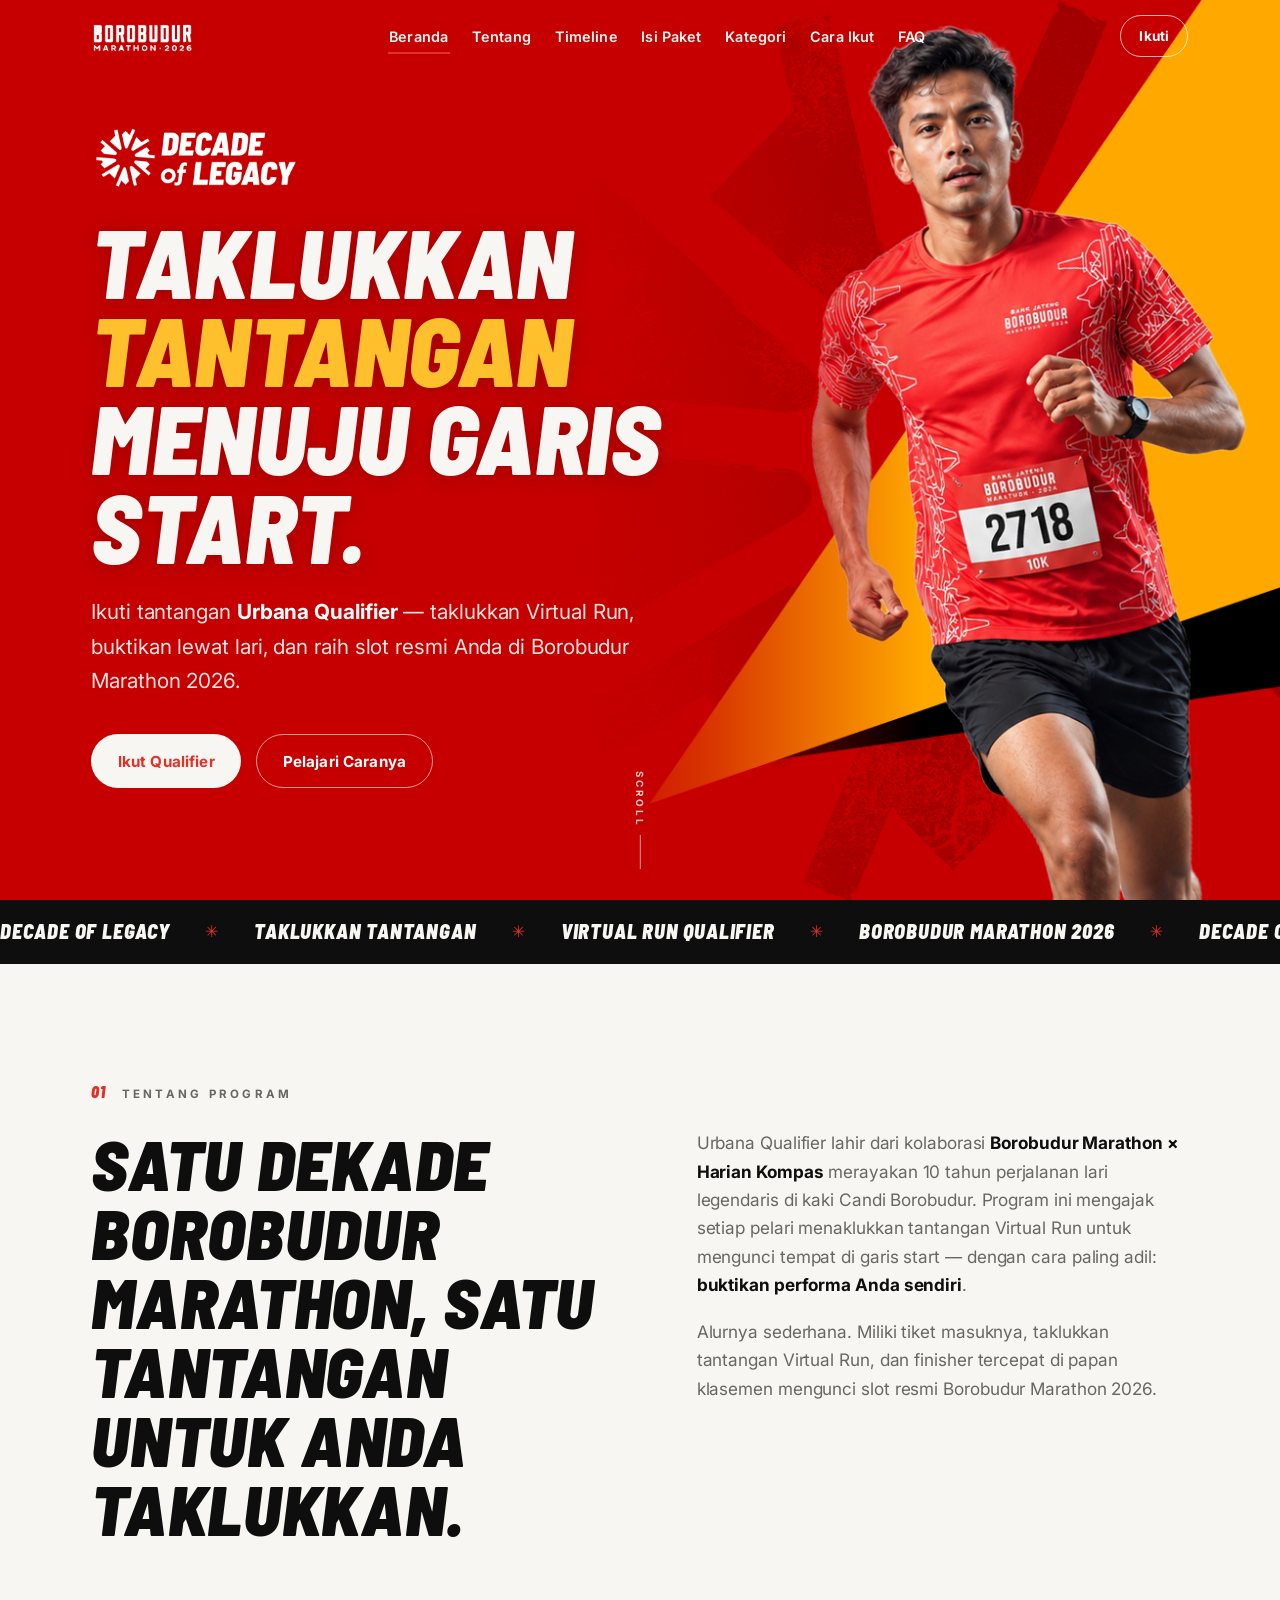
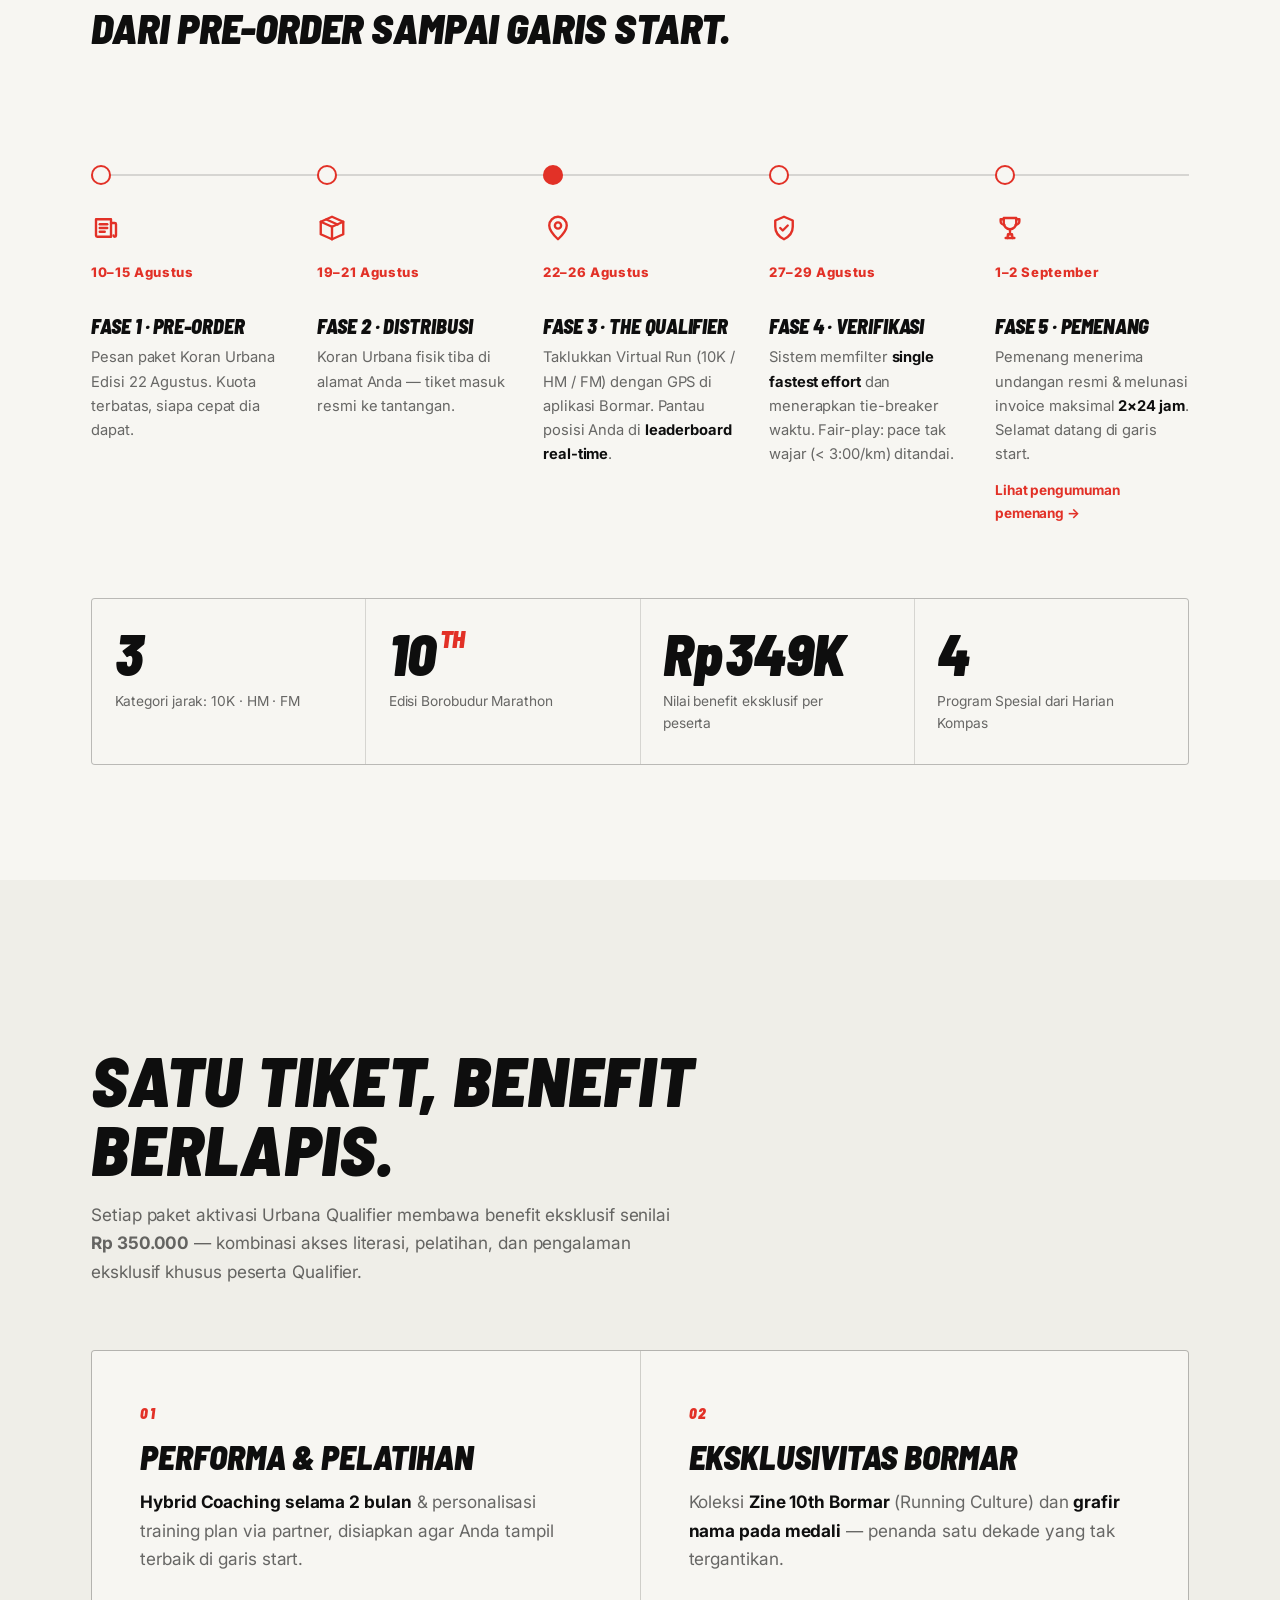
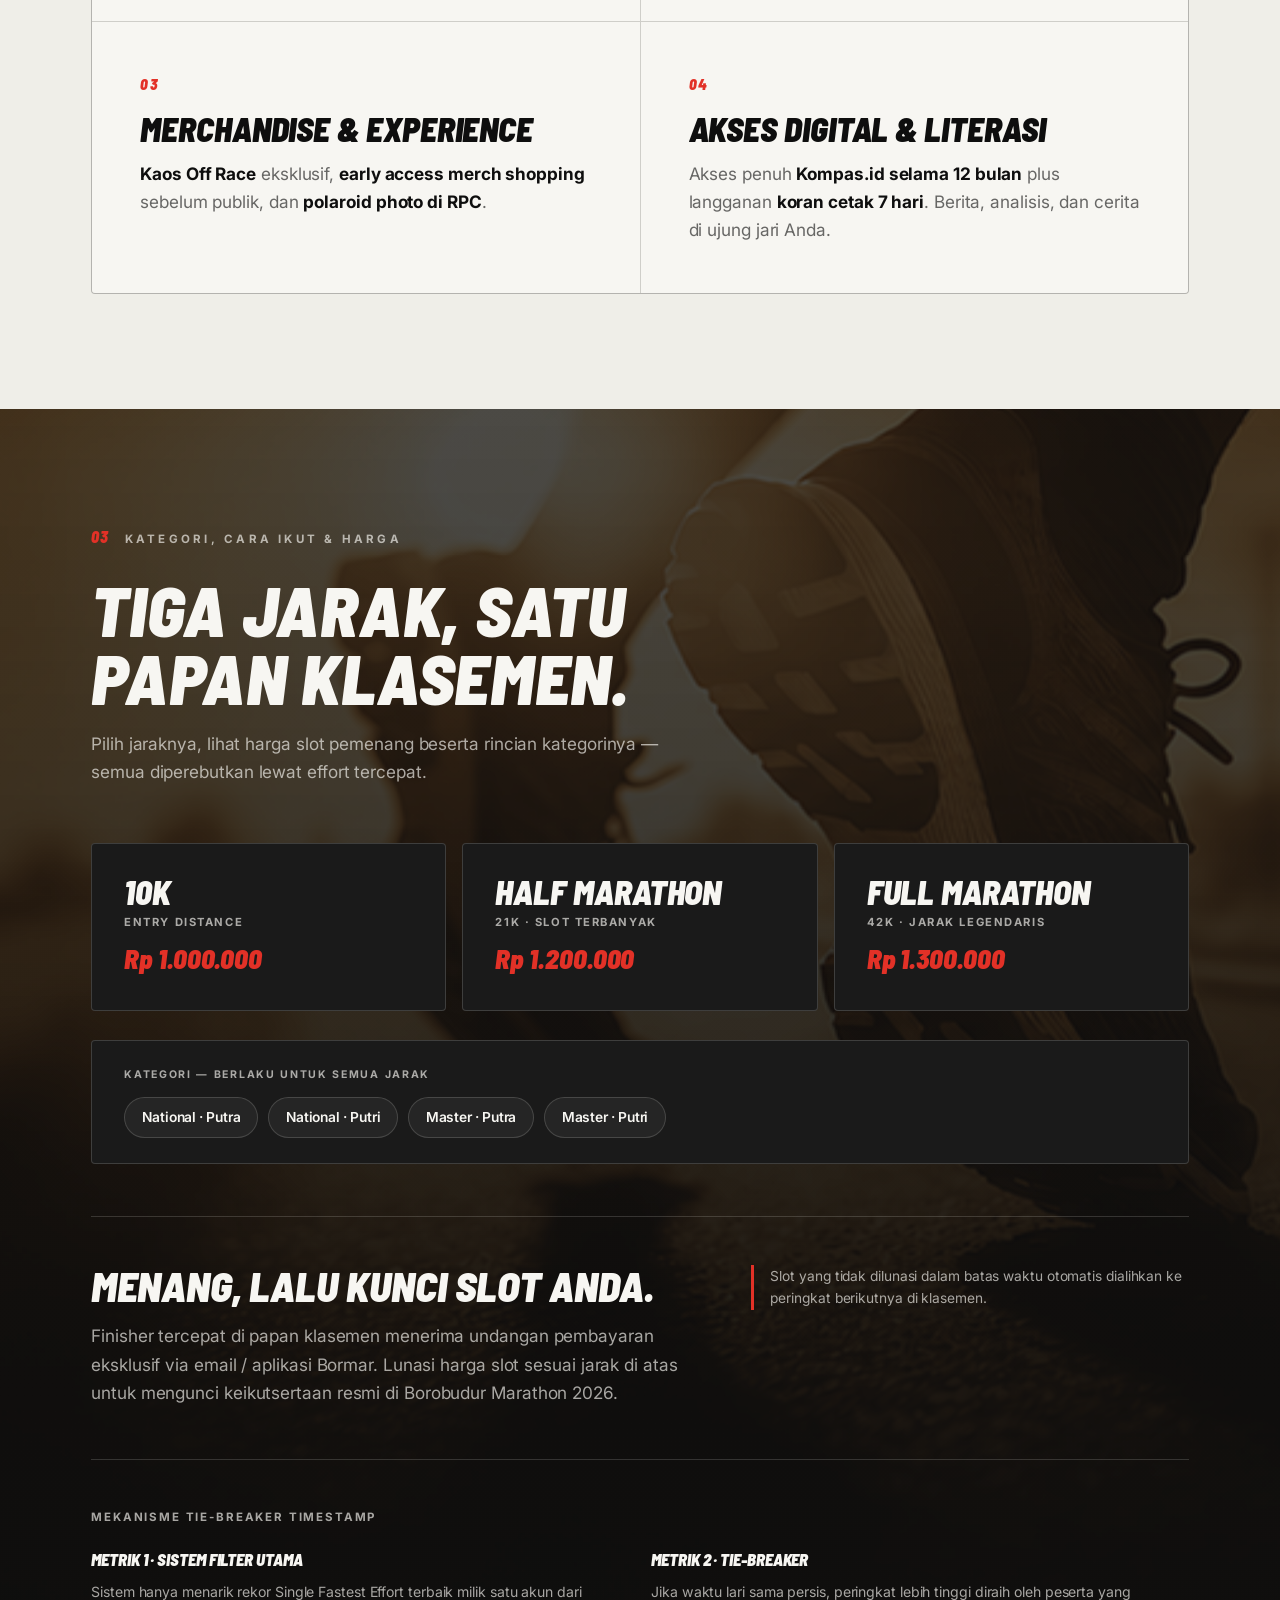
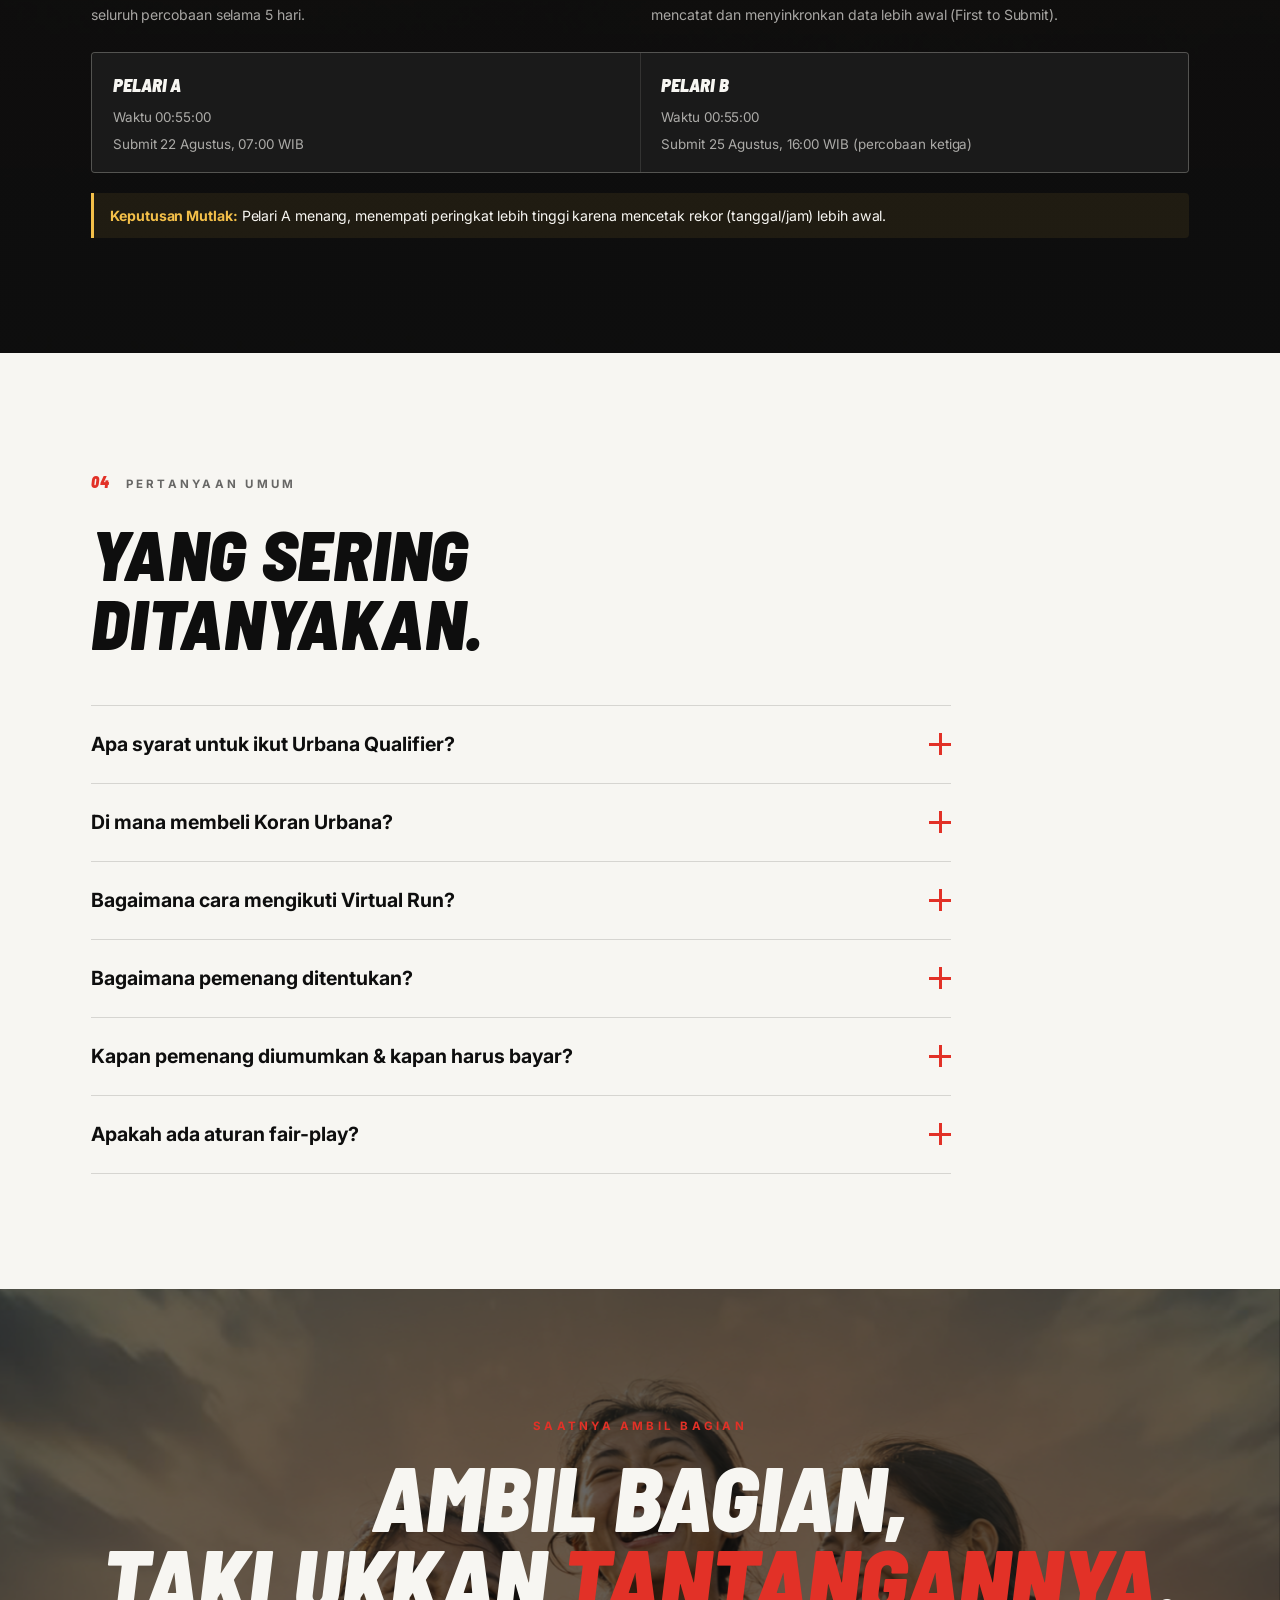
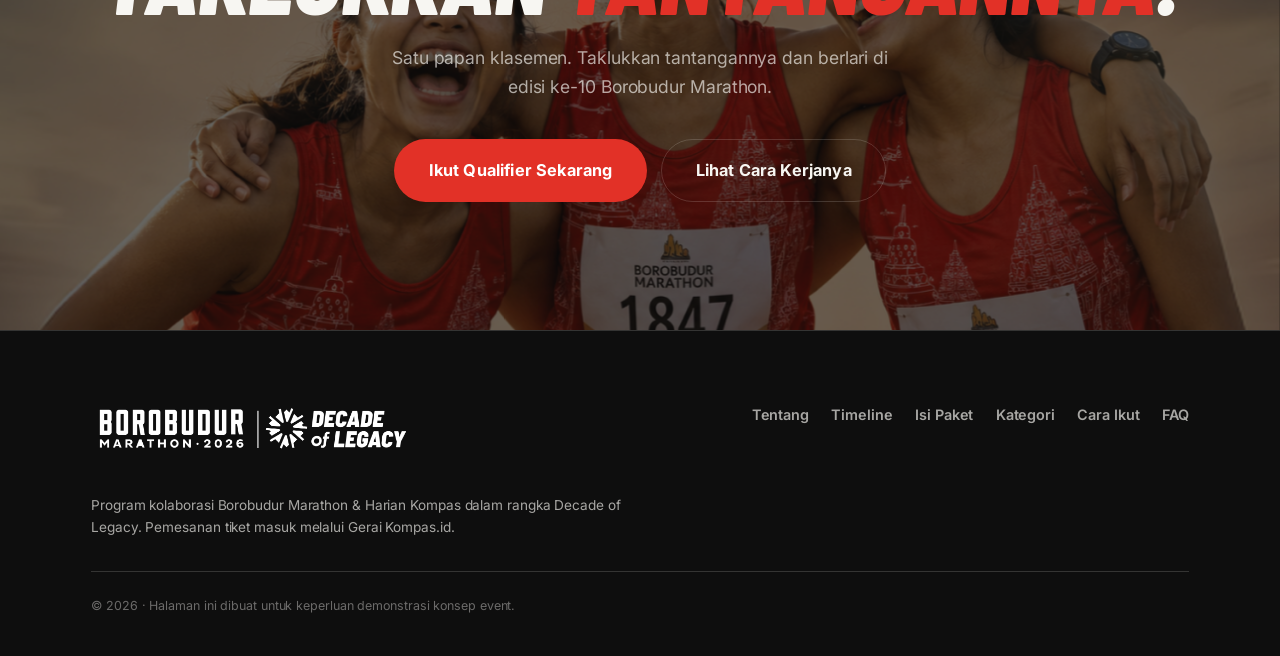
==== commit 28971005: "content: reframe copy around "join the challenge", fix bg/nav/tags - Rework hero H1/lead, About head" ====
--- a/marathon/index.html
+++ b/marathon/index.html
@@ -4,7 +4,7 @@
   <meta charset="utf-8" />
   <meta name="viewport" content="width=device-width, initial-scale=1" />
   <title>Urbana Qualifier · Borobudur Marathon 2026 — Decade of Legacy</title>
-  <meta name="description" content="Gagal ballot Borobudur Marathon 2026? Urbana Qualifier adalah kesempatan untuk memenangkan slot lari melalui Virtual Run. Kolaborasi Borobudur Marathon × Kompas.id." />
+  <meta name="description" content="Ikuti tantangan Virtual Run Urbana Qualifier dan raih slot lari di Borobudur Marathon 2026. Kolaborasi Borobudur Marathon × Kompas.id." />
   <meta name="theme-color" content="#0E0E0E" />
   <link rel="icon" href="assets/favicon.svg" type="image/svg+xml" />
 
@@ -34,7 +34,7 @@
           <li><a class="nav__link" href="#beranda">Beranda</a></li>
           <li><a class="nav__link" href="#tentang">Tentang</a></li>
           <li><a class="nav__link" href="#timeline">Timeline</a></li>
-          <li><a class="nav__link" href="#benefit">Benefit</a></li>
+          <li><a class="nav__link" href="#benefit">Isi Paket</a></li>
           <li><a class="nav__link" href="#kategori">Kategori</a></li>
           <li><a class="nav__link" href="#cara-ikut">Cara Ikut</a></li>
           <li><a class="nav__link" href="#faq">FAQ</a></li>
@@ -61,12 +61,12 @@
         <div class="hero__col">
         <img class="hero__decade reveal" src="assets/decade-white-logo.png" alt="Decade of Legacy — Borobudur Marathon 2026" width="1200" height="408" />
         <h1 class="hero__title reveal" id="hero-title">
-          Kesempatan <span class="txt-accent">Terakhir</span><br />
+          Taklukkan <span class="txt-accent">Tantangan</span><br />
           Menuju Garis Start.
         </h1>
         <p class="hero__lead reveal">
-          Gagal di ballot utama bukan akhir cerita. <strong>Urbana Qualifier</strong> adalah jalan masuk terakhir
-          menuju Borobudur Marathon 2026 — buktikan lewat lari, dan kunci slot resmi Anda.
+          Ikuti tantangan <strong>Urbana Qualifier</strong> — taklukkan Virtual Run, buktikan lewat lari, dan raih
+          slot resmi Anda di Borobudur Marathon 2026.
         </p>
 
         <div class="hero__cta reveal">
@@ -83,11 +83,11 @@
     <div class="ticker" aria-hidden="true">
       <div class="ticker__track">
         <span>Decade of Legacy</span><span class="ticker__dot">✳</span>
-        <span>Kesempatan Terakhir</span><span class="ticker__dot">✳</span>
+        <span>Taklukkan Tantangan</span><span class="ticker__dot">✳</span>
         <span>Virtual Run Qualifier</span><span class="ticker__dot">✳</span>
         <span>Borobudur Marathon 2026</span><span class="ticker__dot">✳</span>
         <span>Decade of Legacy</span><span class="ticker__dot">✳</span>
-        <span>Kesempatan Terakhir</span><span class="ticker__dot">✳</span>
+        <span>Taklukkan Tantangan</span><span class="ticker__dot">✳</span>
         <span>Virtual Run Qualifier</span><span class="ticker__dot">✳</span>
         <span>Borobudur Marathon 2026</span><span class="ticker__dot">✳</span>
       </div>
@@ -103,14 +103,14 @@
         <div class="about__grid">
           <div class="about__lead">
             <h2 class="h2" id="about-title">
-              Satu dekade Borobudur Marathon, satu kesempatan kedua untuk Anda.
+              Satu dekade Borobudur Marathon, satu tantangan untuk Anda taklukkan.
             </h2>
           </div>
           <div class="about__body">
             <p class="reveal">
               Urbana Qualifier lahir dari kolaborasi <strong>Borobudur Marathon × Harian Kompas</strong>
-              merayakan 10 tahun perjalanan lari legendaris di kaki Candi Borobudur. Program ini membuka
-              pintu bagi pelari yang belum beruntung di ballot utama untuk tetap berlari — dengan cara paling adil:
+              merayakan 10 tahun perjalanan lari legendaris di kaki Candi Borobudur. Program ini mengajak setiap
+              pelari menaklukkan tantangan Virtual Run untuk mengunci tempat di garis start — dengan cara paling adil:
               <strong>buktikan performa Anda sendiri</strong>.
             </p>
             <p class="reveal">
@@ -216,7 +216,7 @@
           <h2 class="h2 reveal" id="benefit-title">Satu tiket, benefit berlapis.</h2>
           <p class="section-sub reveal">
             Setiap paket aktivasi Urbana Qualifier membawa benefit eksklusif senilai
-            <strong>Rp 350.000</strong> — kombinasi akses literasi, pelatihan, dan pengalaman yang tak ada di ballot reguler.
+            <strong>Rp 350.000</strong> — kombinasi akses literasi, pelatihan, dan pengalaman eksklusif khusus peserta Qualifier.
           </p>
         </div>
 
@@ -265,15 +265,6 @@
               </span>
               <span class="cat__price"><b>Rp 1.000.000</b></span>
             </div>
-            <div class="cat__panel">
-              <p class="segtags__label">Kategori</p>
-              <ul class="segtags">
-                <li>National · Putra</li>
-                <li>National · Putri</li>
-                <li>Master · Putra</li>
-                <li>Master · Putri</li>
-              </ul>
-            </div>
           </article>
 
           <!-- HM -->
@@ -285,15 +276,6 @@
               </span>
               <span class="cat__price"><b>Rp 1.200.000</b></span>
             </div>
-            <div class="cat__panel">
-              <p class="segtags__label">Kategori</p>
-              <ul class="segtags">
-                <li>National · Putra</li>
-                <li>National · Putri</li>
-                <li>Master · Putra</li>
-                <li>Master · Putri</li>
-              </ul>
-            </div>
           </article>
 
           <!-- FM -->
@@ -305,16 +287,17 @@
               </span>
               <span class="cat__price"><b>Rp 1.300.000</b></span>
             </div>
-            <div class="cat__panel">
-              <p class="segtags__label">Kategori</p>
-              <ul class="segtags">
-                <li>National · Putra</li>
-                <li>National · Putri</li>
-                <li>Master · Putra</li>
-                <li>Master · Putri</li>
-              </ul>
-            </div>
-          </article>
+          </article>
+        </div>
+
+        <div class="segtags-shared reveal">
+          <p class="segtags__label">Kategori — berlaku untuk semua jarak</p>
+          <ul class="segtags">
+            <li>National · Putra</li>
+            <li>National · Putri</li>
+            <li>Master · Putra</li>
+            <li>Master · Putri</li>
+          </ul>
         </div>
 
         <div class="how__after reveal" id="cara-ikut">
@@ -430,9 +413,9 @@
     <!-- ================= CTA + FOOTER ================= -->
     <section class="cta" id="daftar" aria-labelledby="cta-title">
       <div class="container cta__inner">
-        <p class="eyebrow eyebrow--accent reveal">Jangan sampai kehabisan</p>
-        <h2 class="cta__title reveal" id="cta-title">Amankan kesempatan<br /><span class="txt-accent">terakhir</span> Anda.</h2>
-        <p class="cta__lead reveal">Satu papan klasemen. Kesempatan terakhir untuk berlari di edisi ke-10 Borobudur Marathon.</p>
+        <p class="eyebrow eyebrow--accent reveal">Saatnya ambil bagian</p>
+        <h2 class="cta__title reveal" id="cta-title">Ambil bagian,<br />taklukkan <span class="txt-accent">tantangannya</span>.</h2>
+        <p class="cta__lead reveal">Satu papan klasemen. Taklukkan tantangannya dan berlari di edisi ke-10 Borobudur Marathon.</p>
         <div class="cta__actions reveal">
           <a class="btn btn--accent btn--lg" href="#cara-ikut">Ikut Qualifier Sekarang</a>
           <a class="btn btn--ghost btn--lg btn--ghost-dark" href="#tentang">Lihat Cara Kerjanya</a>
@@ -448,7 +431,7 @@
         <nav class="footer__nav" aria-label="Navigasi footer">
           <a href="#tentang">Tentang</a>
           <a href="#timeline">Timeline</a>
-          <a href="#benefit">Benefit</a>
+          <a href="#benefit">Isi Paket</a>
           <a href="#kategori">Kategori</a>
           <a href="#cara-ikut">Cara Ikut</a>
           <a href="#faq">FAQ</a>
--- a/marathon/css/styles.css
+++ b/marathon/css/styles.css
@@ -603,9 +603,12 @@
   text-transform: uppercase;
   color: var(--muted-on-dark);
 }
-.cat__panel {
-  padding-top: 1.1rem;
-  border-top: 1px solid var(--line-on-dark);
+.segtags-shared {
+  margin-top: clamp(1.2rem, 3vw, 1.8rem);
+  padding: clamp(1.2rem, 3vw, 1.6rem) clamp(1.3rem, 3vw, 2rem);
+  border: 1px solid var(--line-on-dark);
+  border-radius: var(--radius);
+  background: var(--ink-2);
 }
 .segtags__label {
   margin: 0 0 0.85rem;
@@ -628,6 +631,7 @@
 /* =========================================================
    BENEFIT
    ========================================================= */
+.section--benefit { background: var(--paper-2); }
 .benefit__intro { margin-bottom: clamp(2.5rem, 6vw, 4rem); max-width: 62ch; }
 .benefits {
   display: grid;
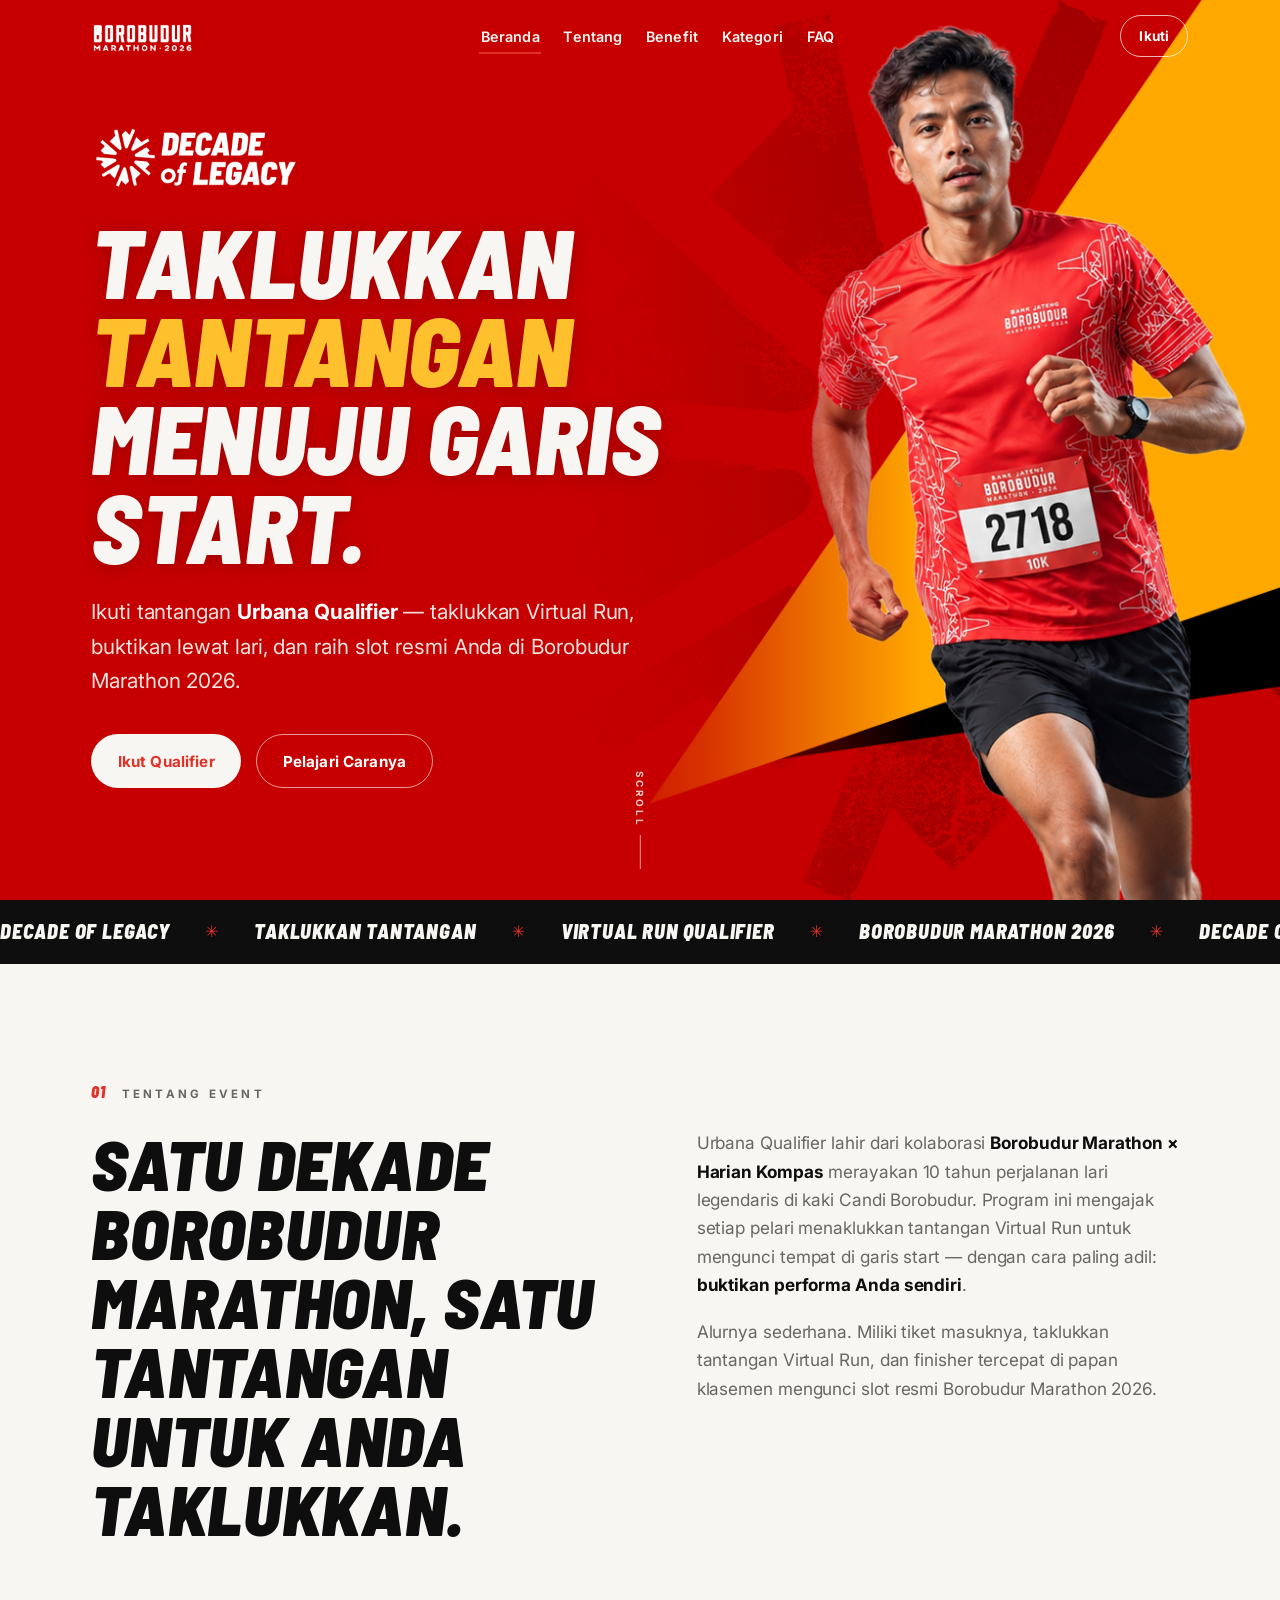
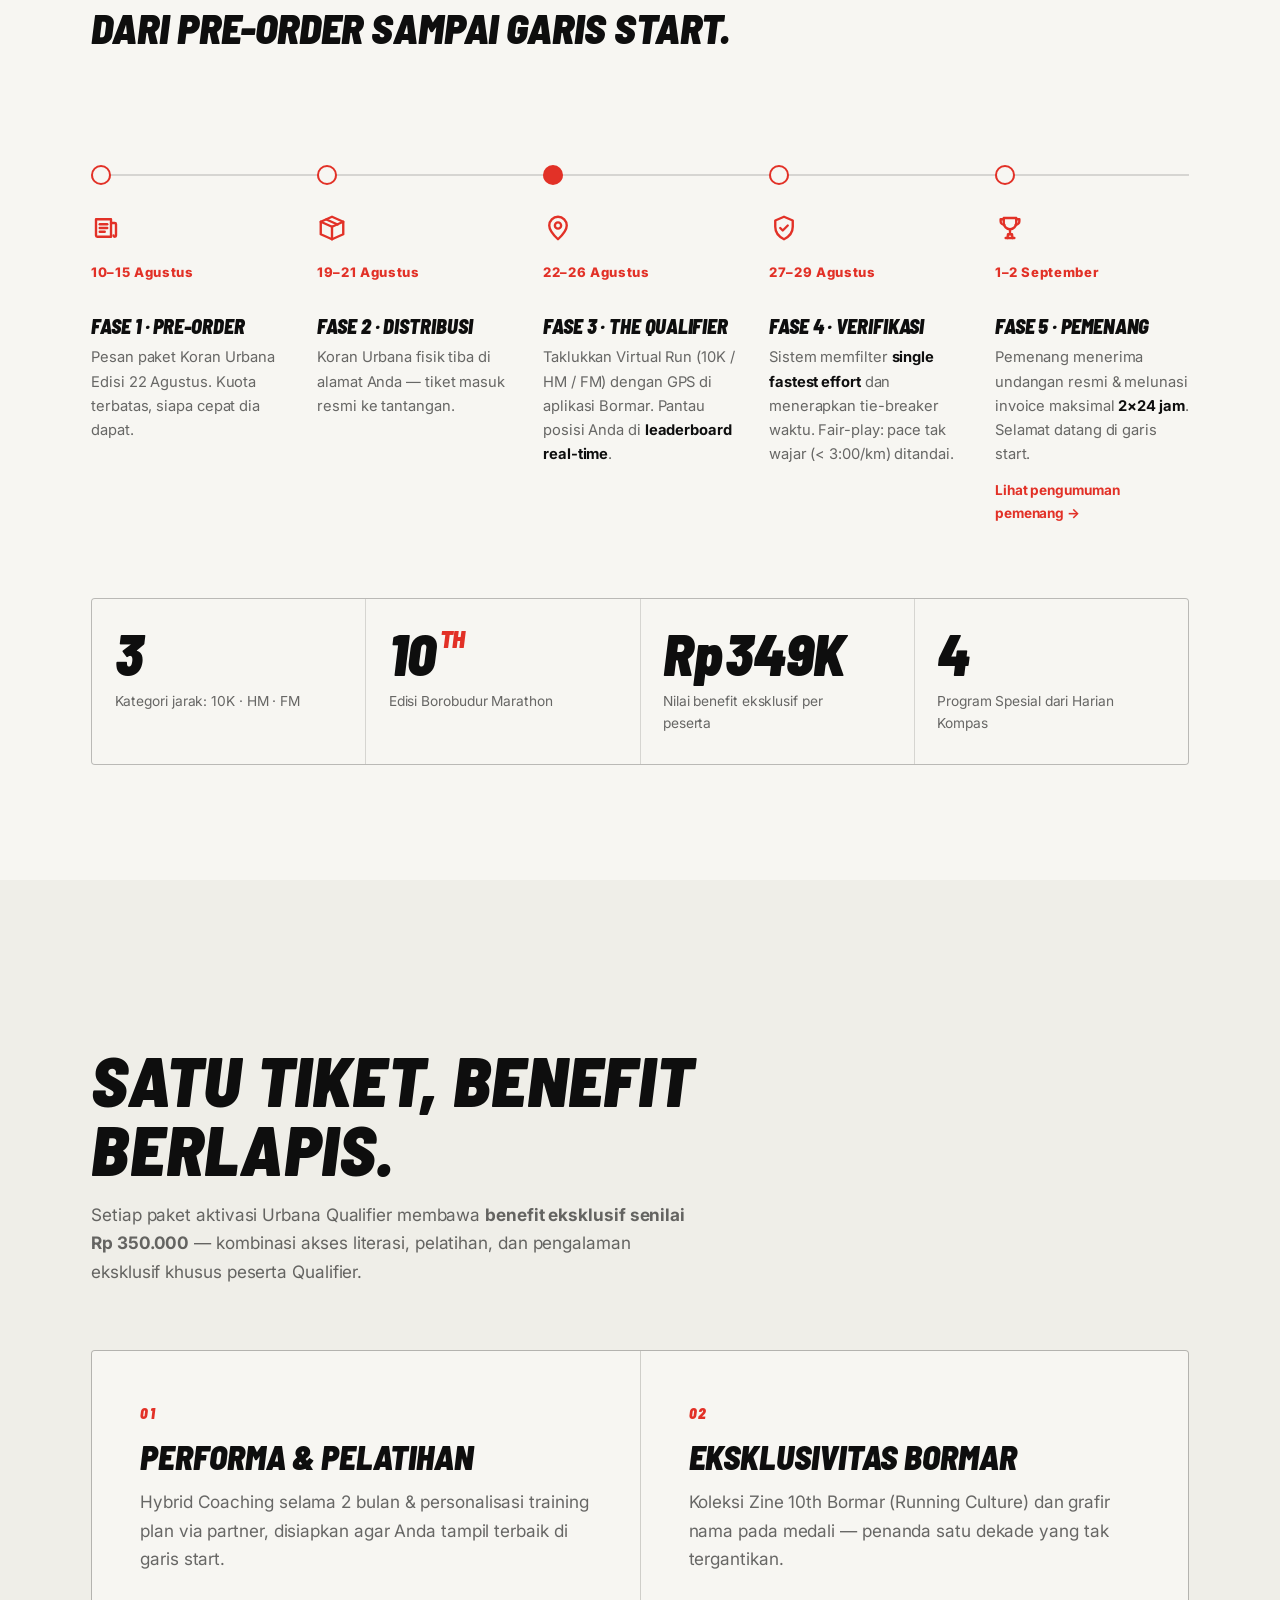
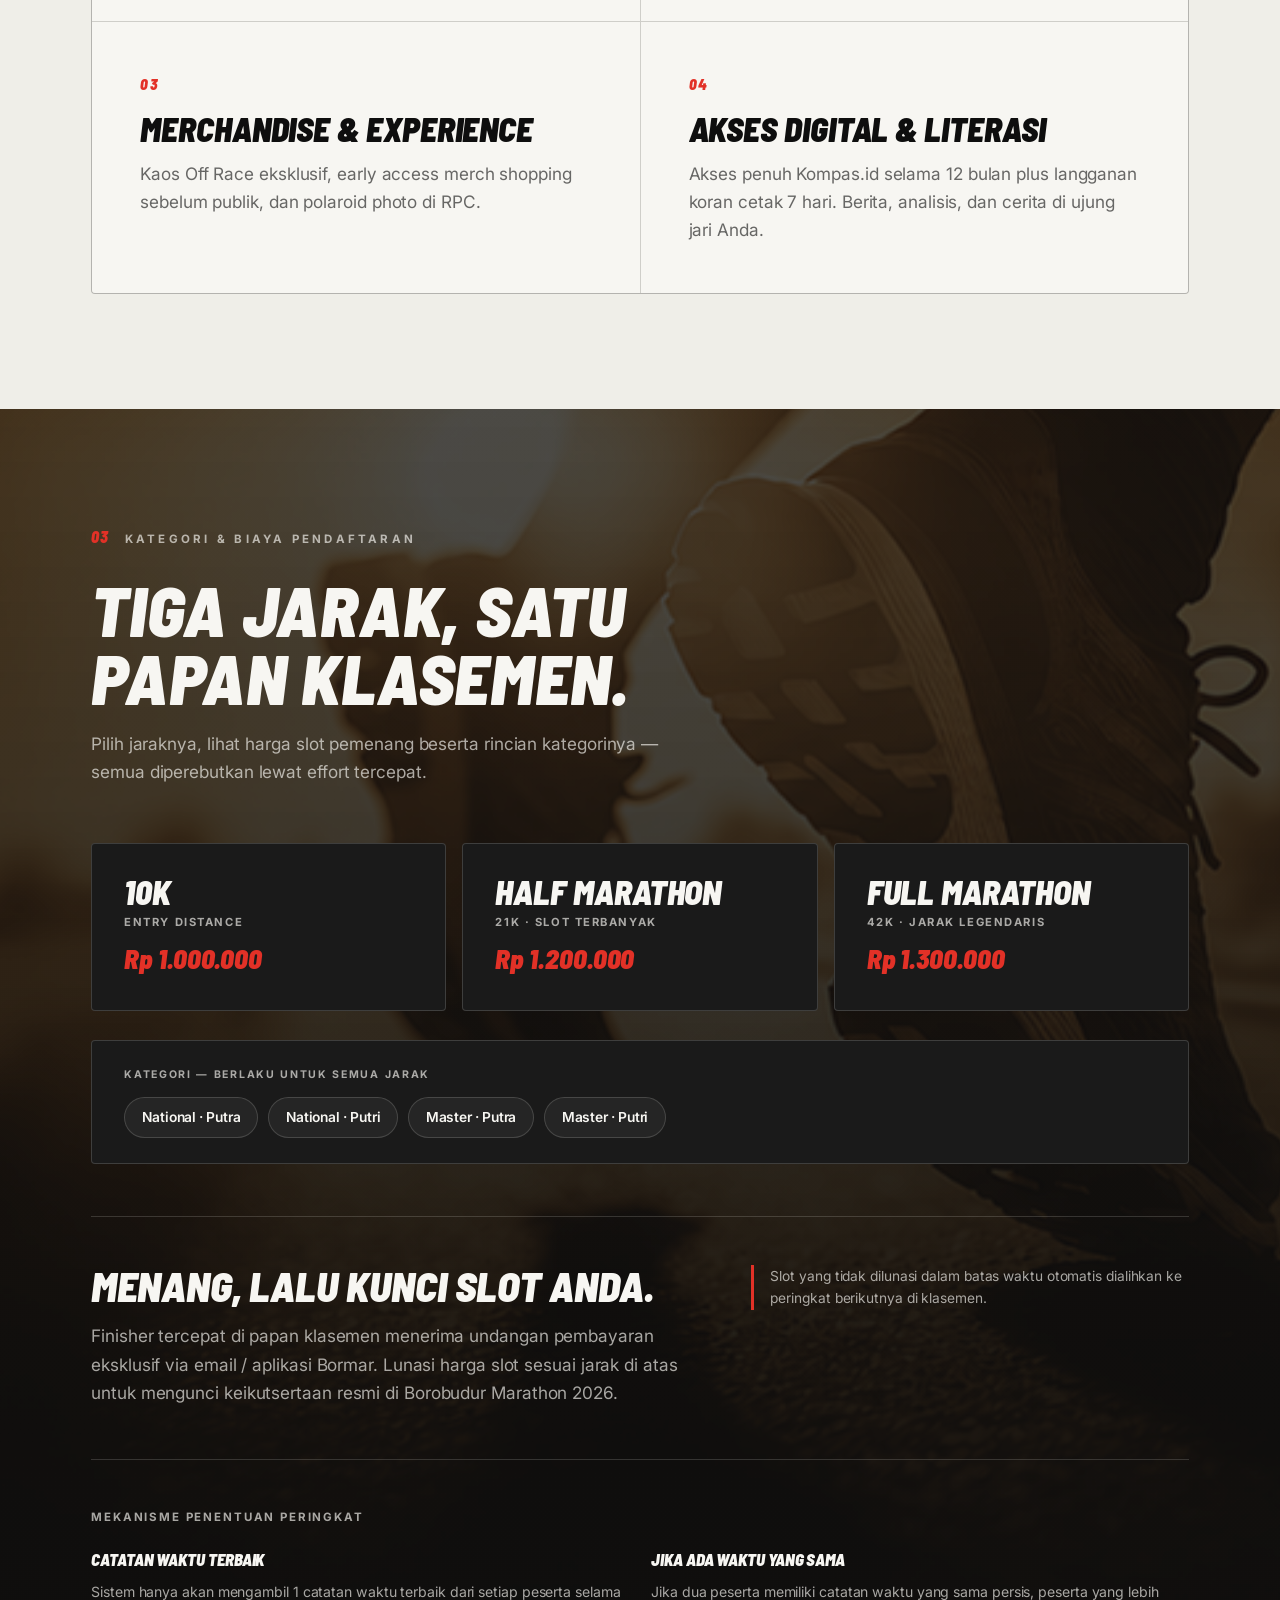
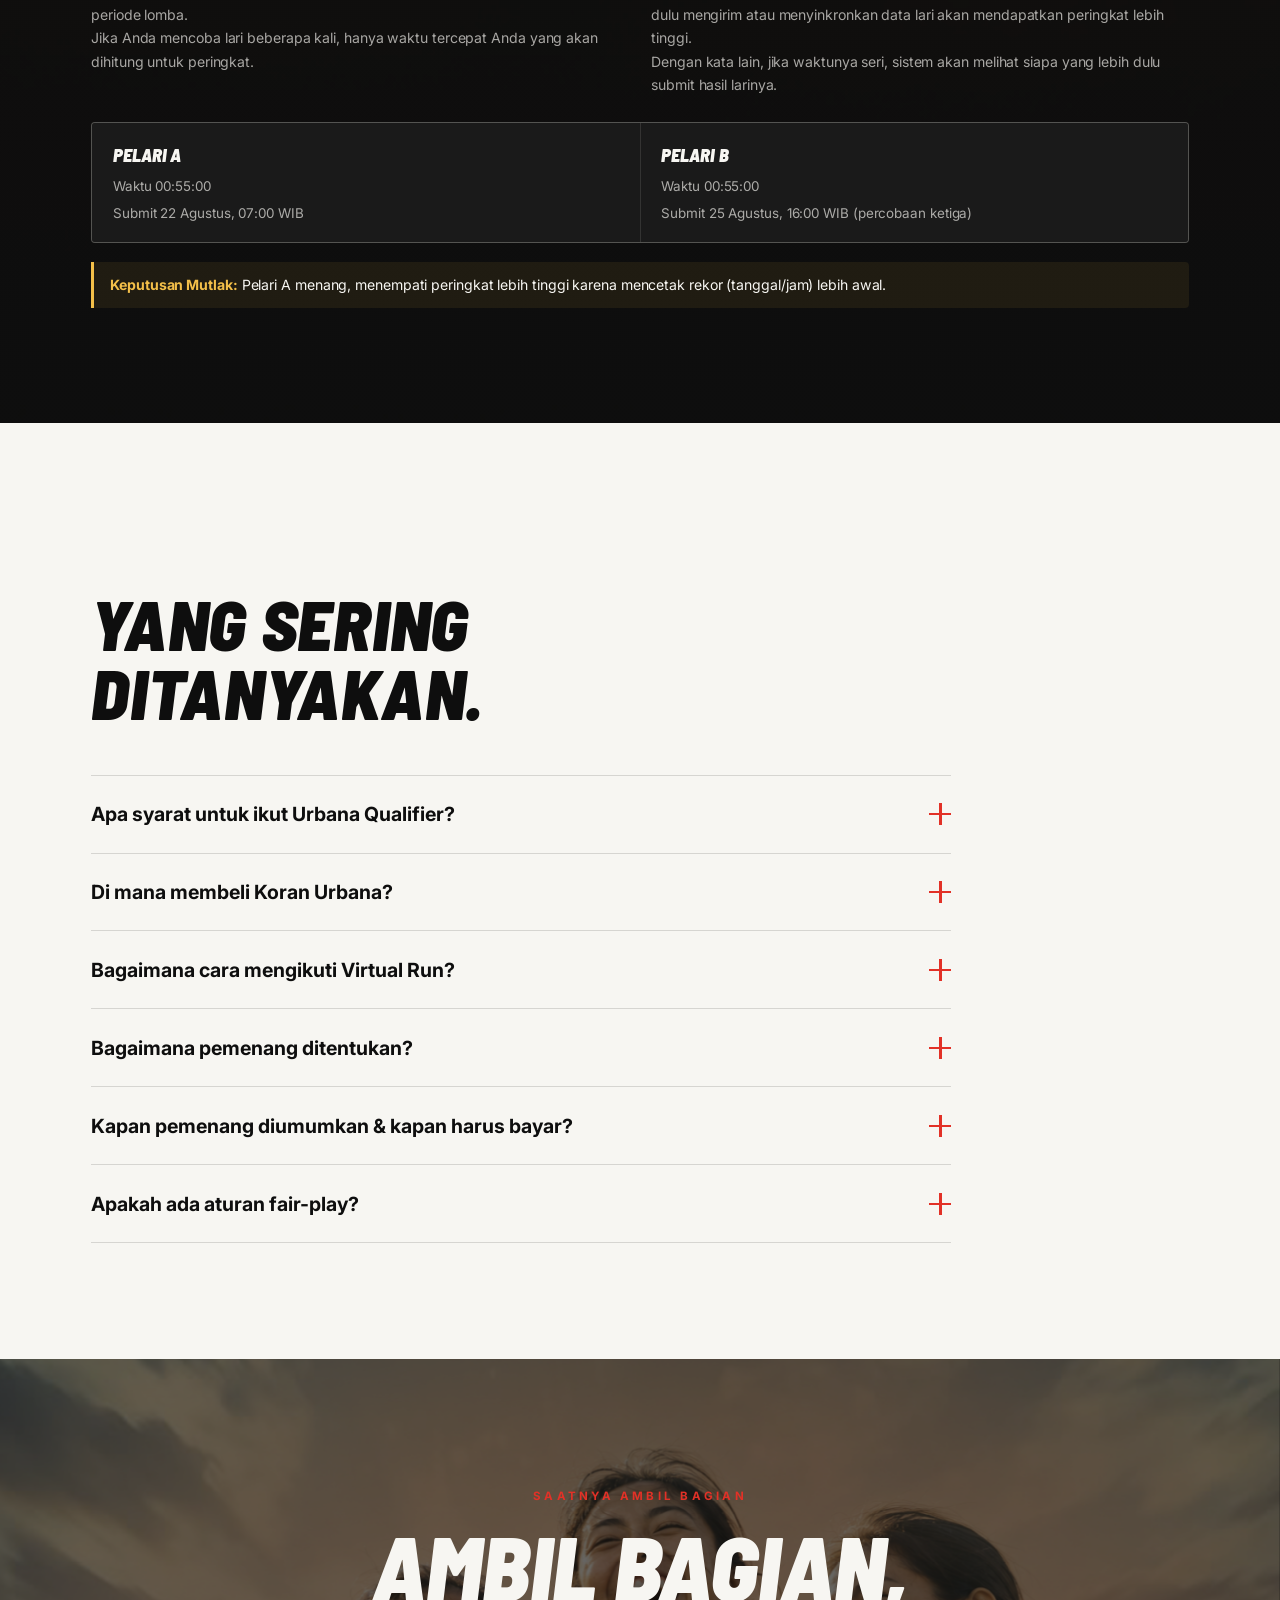
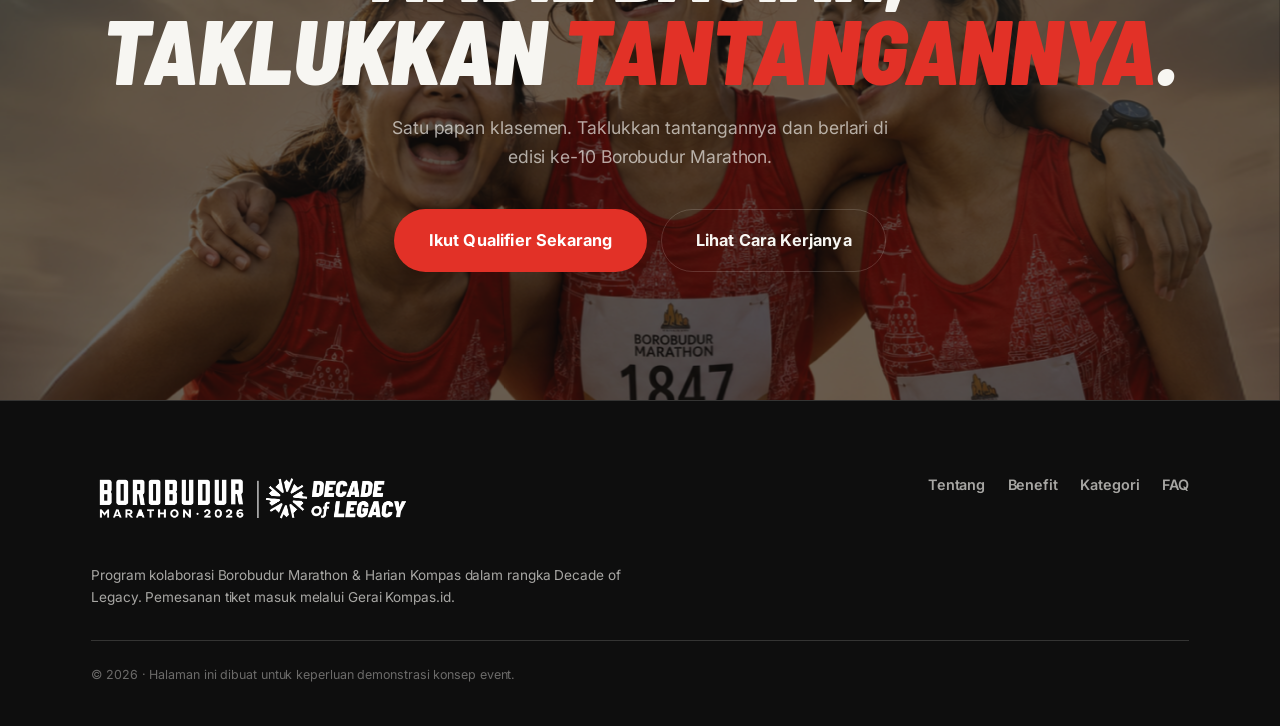
==== commit a26618e5: "content: rename section labels, trim nav, rewrite tie-breaker, tidy bold - Rename section eyebrows: " ====
--- a/marathon/index.html
+++ b/marathon/index.html
@@ -33,10 +33,8 @@
         <ul class="nav__list">
           <li><a class="nav__link" href="#beranda">Beranda</a></li>
           <li><a class="nav__link" href="#tentang">Tentang</a></li>
-          <li><a class="nav__link" href="#timeline">Timeline</a></li>
-          <li><a class="nav__link" href="#benefit">Isi Paket</a></li>
+          <li><a class="nav__link" href="#benefit">Benefit</a></li>
           <li><a class="nav__link" href="#kategori">Kategori</a></li>
-          <li><a class="nav__link" href="#cara-ikut">Cara Ikut</a></li>
           <li><a class="nav__link" href="#faq">FAQ</a></li>
         </ul>
       </nav>
@@ -98,7 +96,7 @@
       <div class="container">
         <div class="section-head reveal">
           <span class="section-no">01</span>
-          <p class="eyebrow">Tentang Program</p>
+          <p class="eyebrow">Tentang Event</p>
         </div>
         <div class="about__grid">
           <div class="about__lead">
@@ -210,13 +208,13 @@
       <div class="container">
         <div class="section-head reveal">
           <span class="section-no">02</span>
-          <p class="eyebrow">Isi Paket</p>
+          <p class="eyebrow">Benefit Peserta</p>
         </div>
         <div class="benefit__intro">
           <h2 class="h2 reveal" id="benefit-title">Satu tiket, benefit berlapis.</h2>
           <p class="section-sub reveal">
-            Setiap paket aktivasi Urbana Qualifier membawa benefit eksklusif senilai
-            <strong>Rp 350.000</strong> — kombinasi akses literasi, pelatihan, dan pengalaman eksklusif khusus peserta Qualifier.
+            Setiap paket aktivasi Urbana Qualifier membawa
+            <strong>benefit eksklusif senilai Rp 350.000</strong> — kombinasi akses literasi, pelatihan, dan pengalaman eksklusif khusus peserta Qualifier.
           </p>
         </div>
 
@@ -224,22 +222,22 @@
           <article class="benefit reveal">
             <span class="benefit__no" aria-hidden="true">01</span>
             <h3 class="benefit__title">Performa &amp; Pelatihan</h3>
-            <p><b>Hybrid Coaching selama 2 bulan</b> &amp; personalisasi training plan via partner, disiapkan agar Anda tampil terbaik di garis start.</p>
+            <p>Hybrid Coaching selama 2 bulan &amp; personalisasi training plan via partner, disiapkan agar Anda tampil terbaik di garis start.</p>
           </article>
           <article class="benefit reveal">
             <span class="benefit__no" aria-hidden="true">02</span>
             <h3 class="benefit__title">Eksklusivitas Bormar</h3>
-            <p>Koleksi <b>Zine 10th Bormar</b> (Running Culture) dan <b>grafir nama pada medali</b> — penanda satu dekade yang tak tergantikan.</p>
+            <p>Koleksi Zine 10th Bormar (Running Culture) dan grafir nama pada medali — penanda satu dekade yang tak tergantikan.</p>
           </article>
           <article class="benefit reveal">
             <span class="benefit__no" aria-hidden="true">03</span>
             <h3 class="benefit__title">Merchandise &amp; Experience</h3>
-            <p><b>Kaos Off Race</b> eksklusif, <b>early access merch shopping</b> sebelum publik, dan <b>polaroid photo di RPC</b>.</p>
+            <p>Kaos Off Race eksklusif, early access merch shopping sebelum publik, dan polaroid photo di RPC.</p>
           </article>
           <article class="benefit reveal">
             <span class="benefit__no" aria-hidden="true">04</span>
             <h3 class="benefit__title">Akses Digital &amp; Literasi</h3>
-            <p>Akses penuh <b>Kompas.id selama 12 bulan</b> plus langganan <b>koran cetak 7 hari</b>. Berita, analisis, dan cerita di ujung jari Anda.</p>
+            <p>Akses penuh Kompas.id selama 12 bulan plus langganan koran cetak 7 hari. Berita, analisis, dan cerita di ujung jari Anda.</p>
           </article>
         </div>
       </div>
@@ -250,7 +248,7 @@
       <div class="container">
         <div class="section-head reveal">
           <span class="section-no">03</span>
-          <p class="eyebrow eyebrow--light">Kategori, Cara Ikut &amp; Harga</p>
+          <p class="eyebrow eyebrow--light">Kategori &amp; Biaya Pendaftaran</p>
         </div>
         <h2 class="h2 h2--light reveal" id="cats-title">Tiga jarak, satu papan klasemen.</h2>
         <p class="section-sub section-sub--light reveal">Pilih jaraknya, lihat harga slot pemenang beserta rincian kategorinya — semua diperebutkan lewat effort tercepat.</p>
@@ -309,15 +307,17 @@
         </div>
 
         <div class="tiebreak reveal">
-          <p class="tiebreak__label">Mekanisme Tie-Breaker Timestamp</p>
+          <p class="tiebreak__label">Mekanisme Penentuan Peringkat</p>
           <div class="tiebreak__metrics">
             <div class="tiebreak__metric">
-              <b>Metrik 1 · Sistem Filter Utama</b>
-              <p>Sistem hanya menarik rekor Single Fastest Effort terbaik milik satu akun dari seluruh percobaan selama 5 hari.</p>
+              <b>Catatan Waktu Terbaik</b>
+              <p>Sistem hanya akan mengambil 1 catatan waktu terbaik dari setiap peserta selama periode lomba.</p>
+              <p>Jika Anda mencoba lari beberapa kali, hanya waktu tercepat Anda yang akan dihitung untuk peringkat.</p>
             </div>
             <div class="tiebreak__metric">
-              <b>Metrik 2 · Tie-Breaker</b>
-              <p>Jika waktu lari sama persis, peringkat lebih tinggi diraih oleh peserta yang mencatat dan menyinkronkan data lebih awal (First to Submit).</p>
+              <b>Jika Ada Waktu yang Sama</b>
+              <p>Jika dua peserta memiliki catatan waktu yang sama persis, peserta yang lebih dulu mengirim atau menyinkronkan data lari akan mendapatkan peringkat lebih tinggi.</p>
+              <p>Dengan kata lain, jika waktunya seri, sistem akan melihat siapa yang lebih dulu submit hasil larinya.</p>
             </div>
           </div>
           <div class="tiebreak__example">
@@ -430,10 +430,8 @@
         </div>
         <nav class="footer__nav" aria-label="Navigasi footer">
           <a href="#tentang">Tentang</a>
-          <a href="#timeline">Timeline</a>
-          <a href="#benefit">Isi Paket</a>
+          <a href="#benefit">Benefit</a>
           <a href="#kategori">Kategori</a>
-          <a href="#cara-ikut">Cara Ikut</a>
           <a href="#faq">FAQ</a>
         </nav>
         <p class="footer__note">
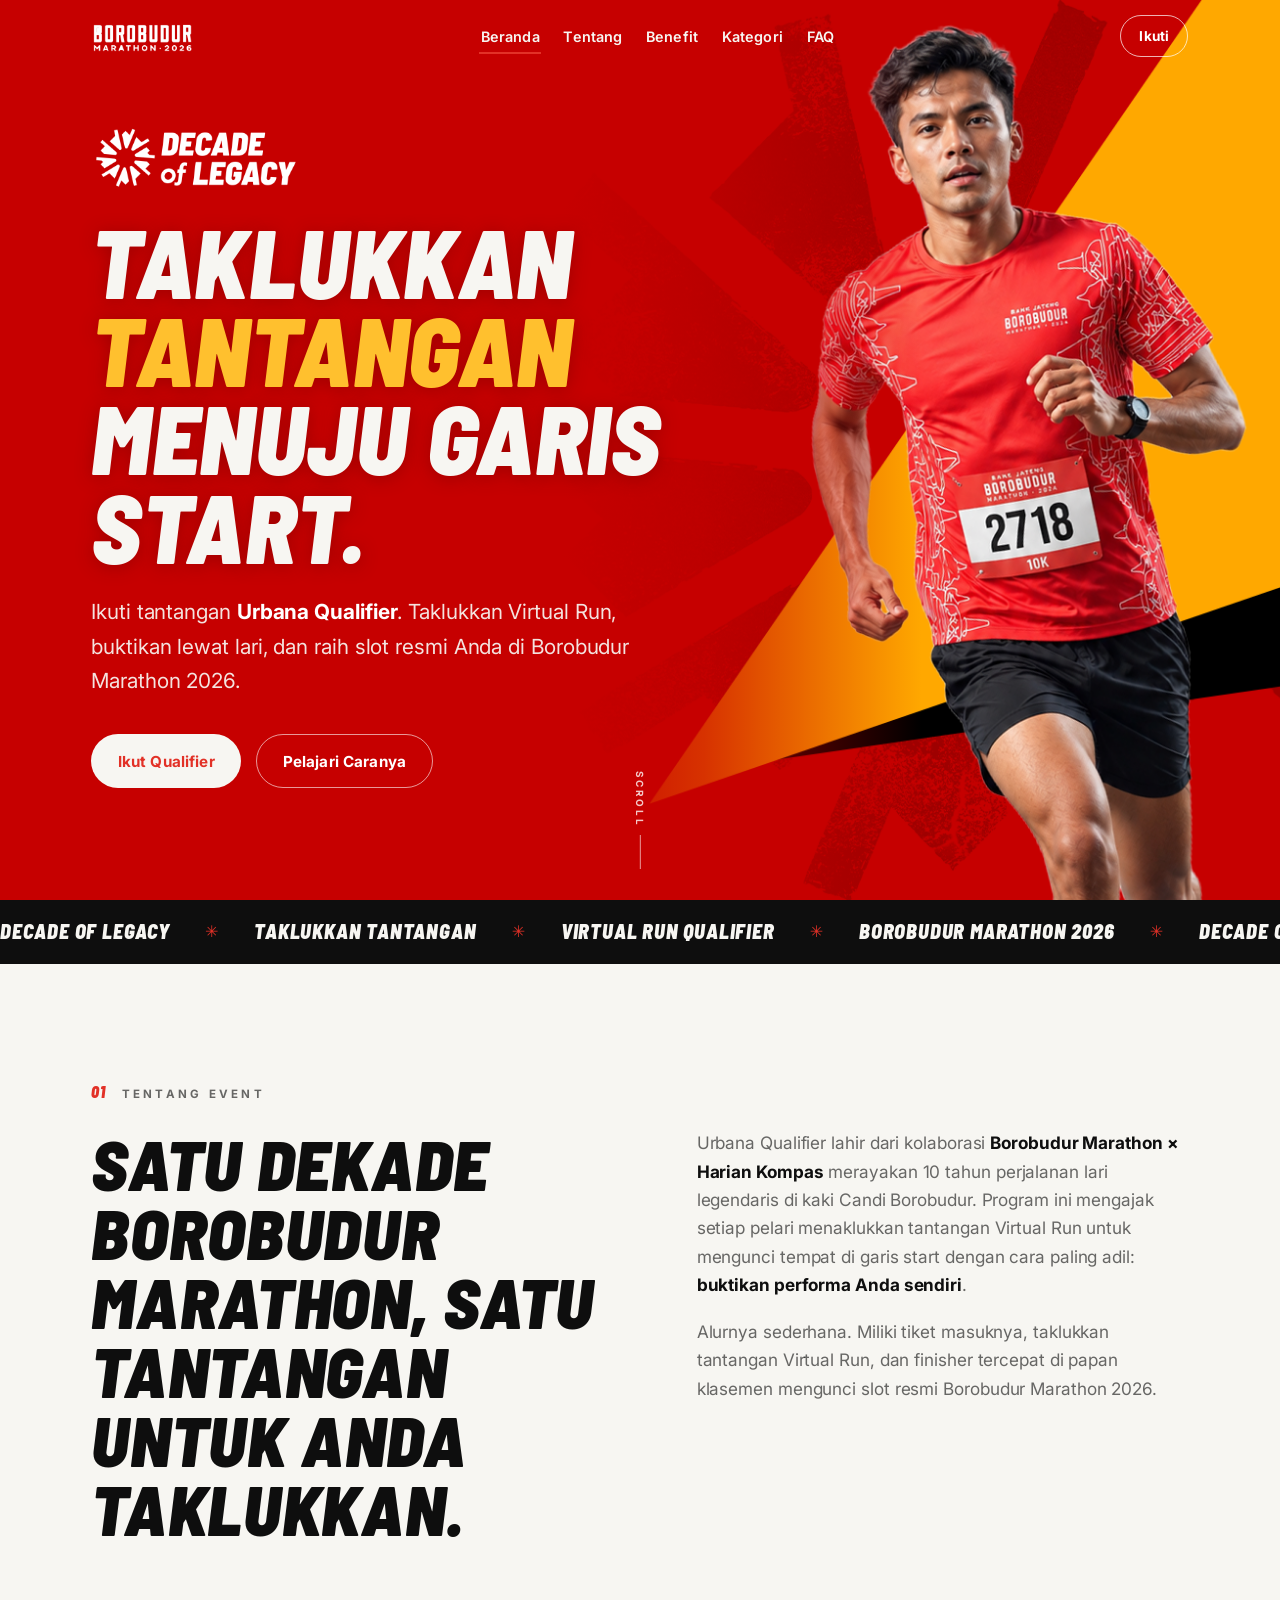
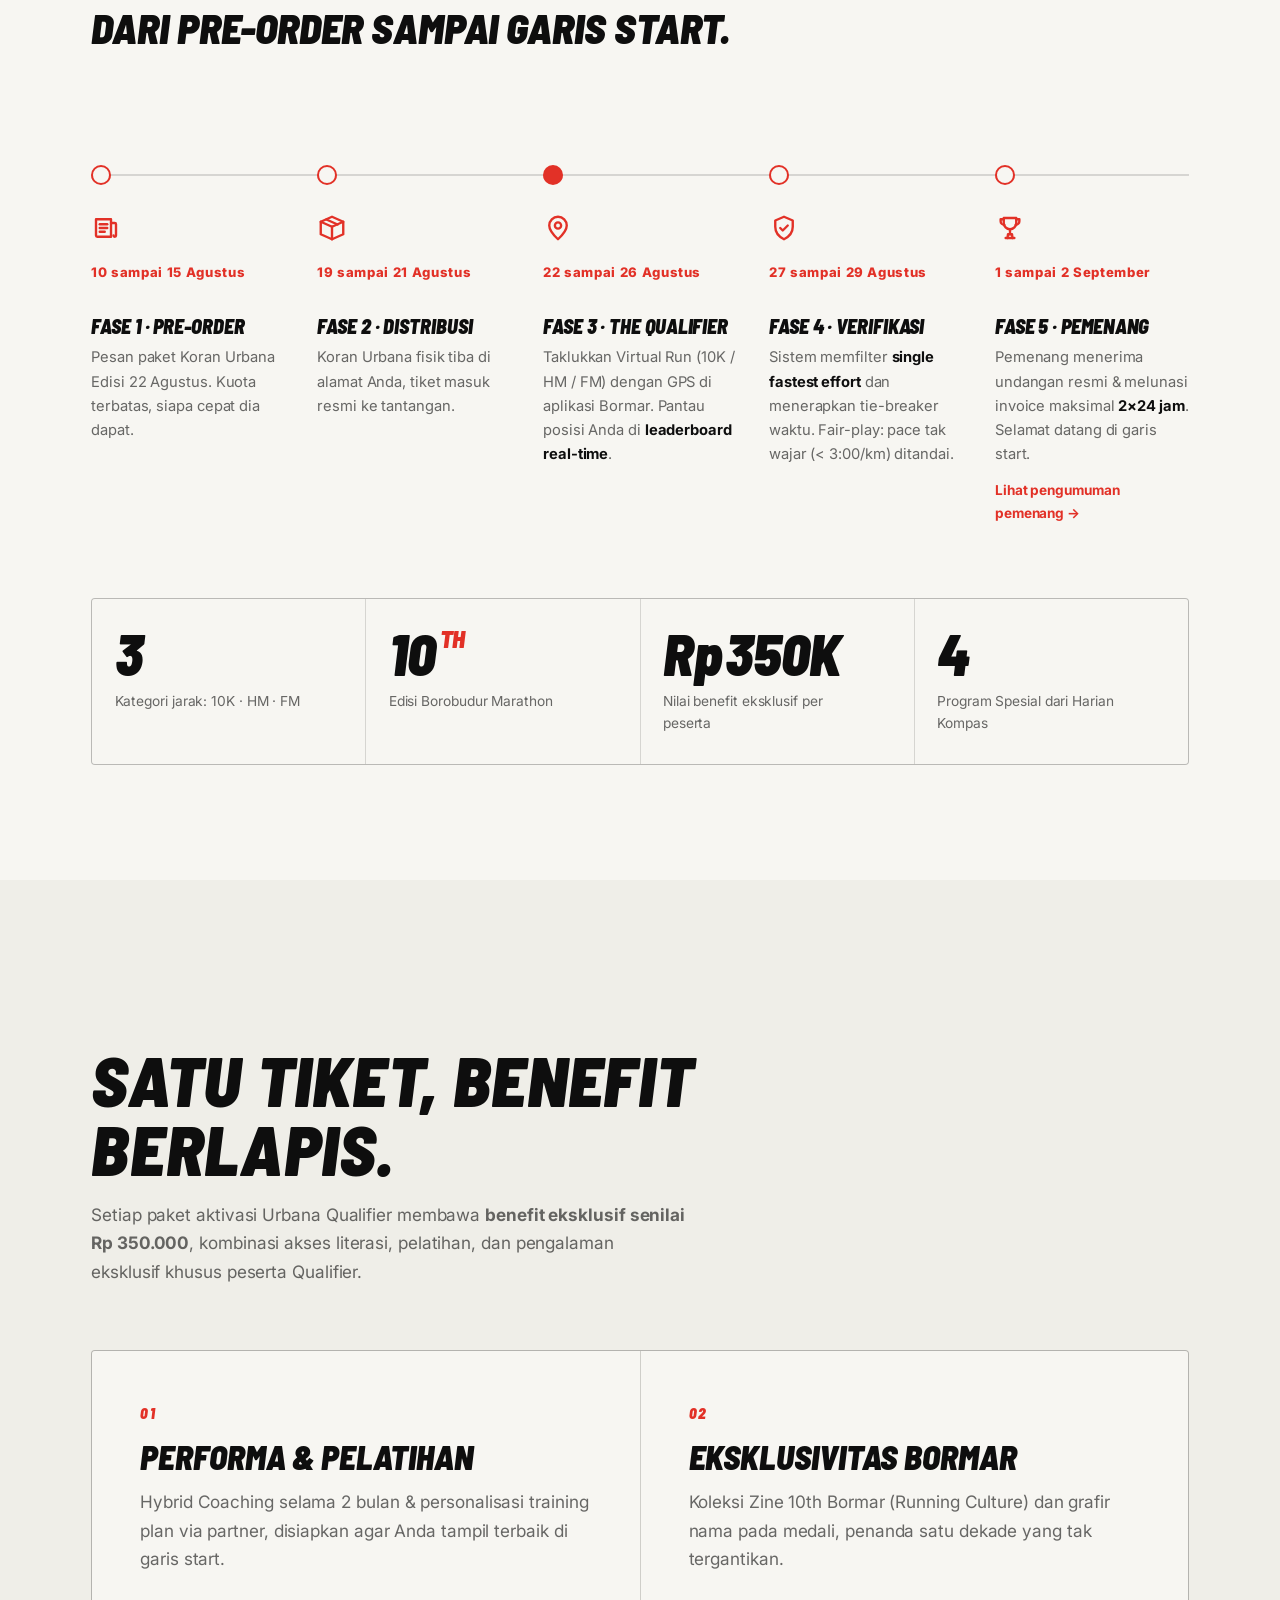
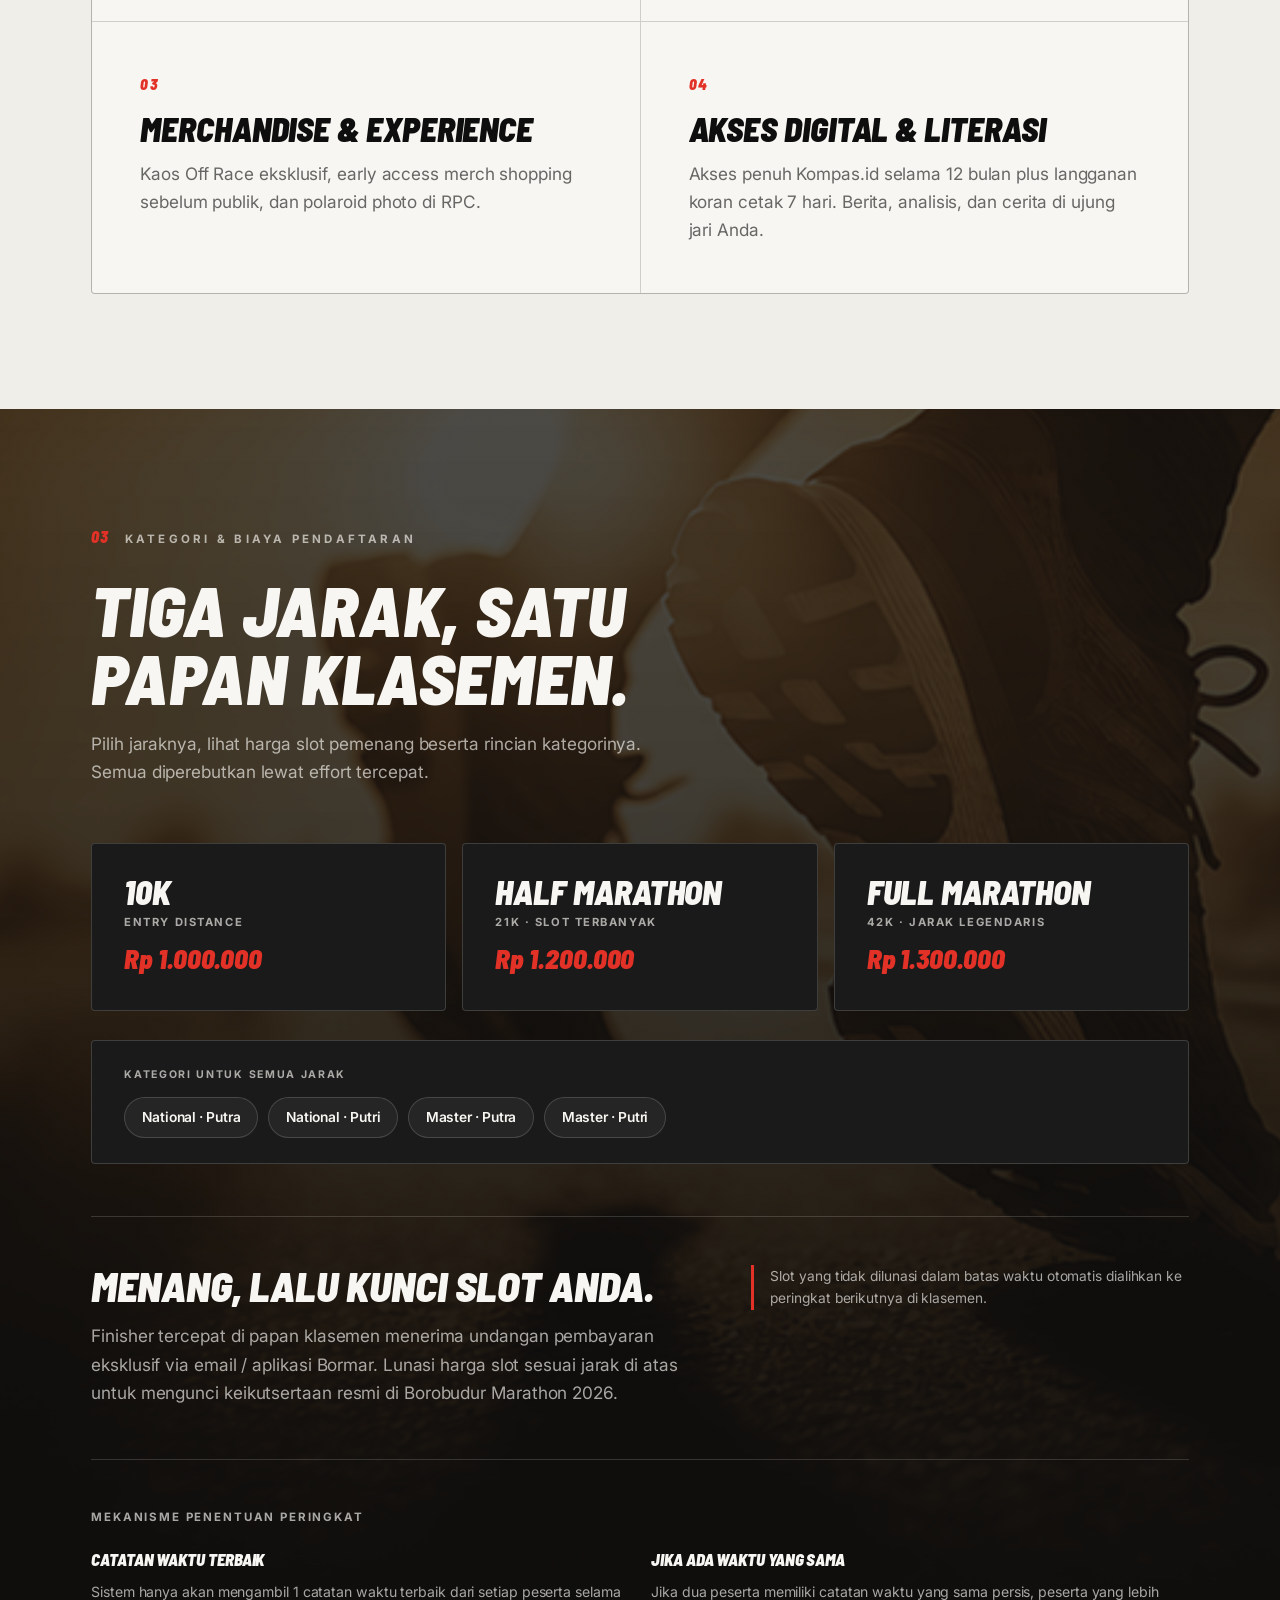
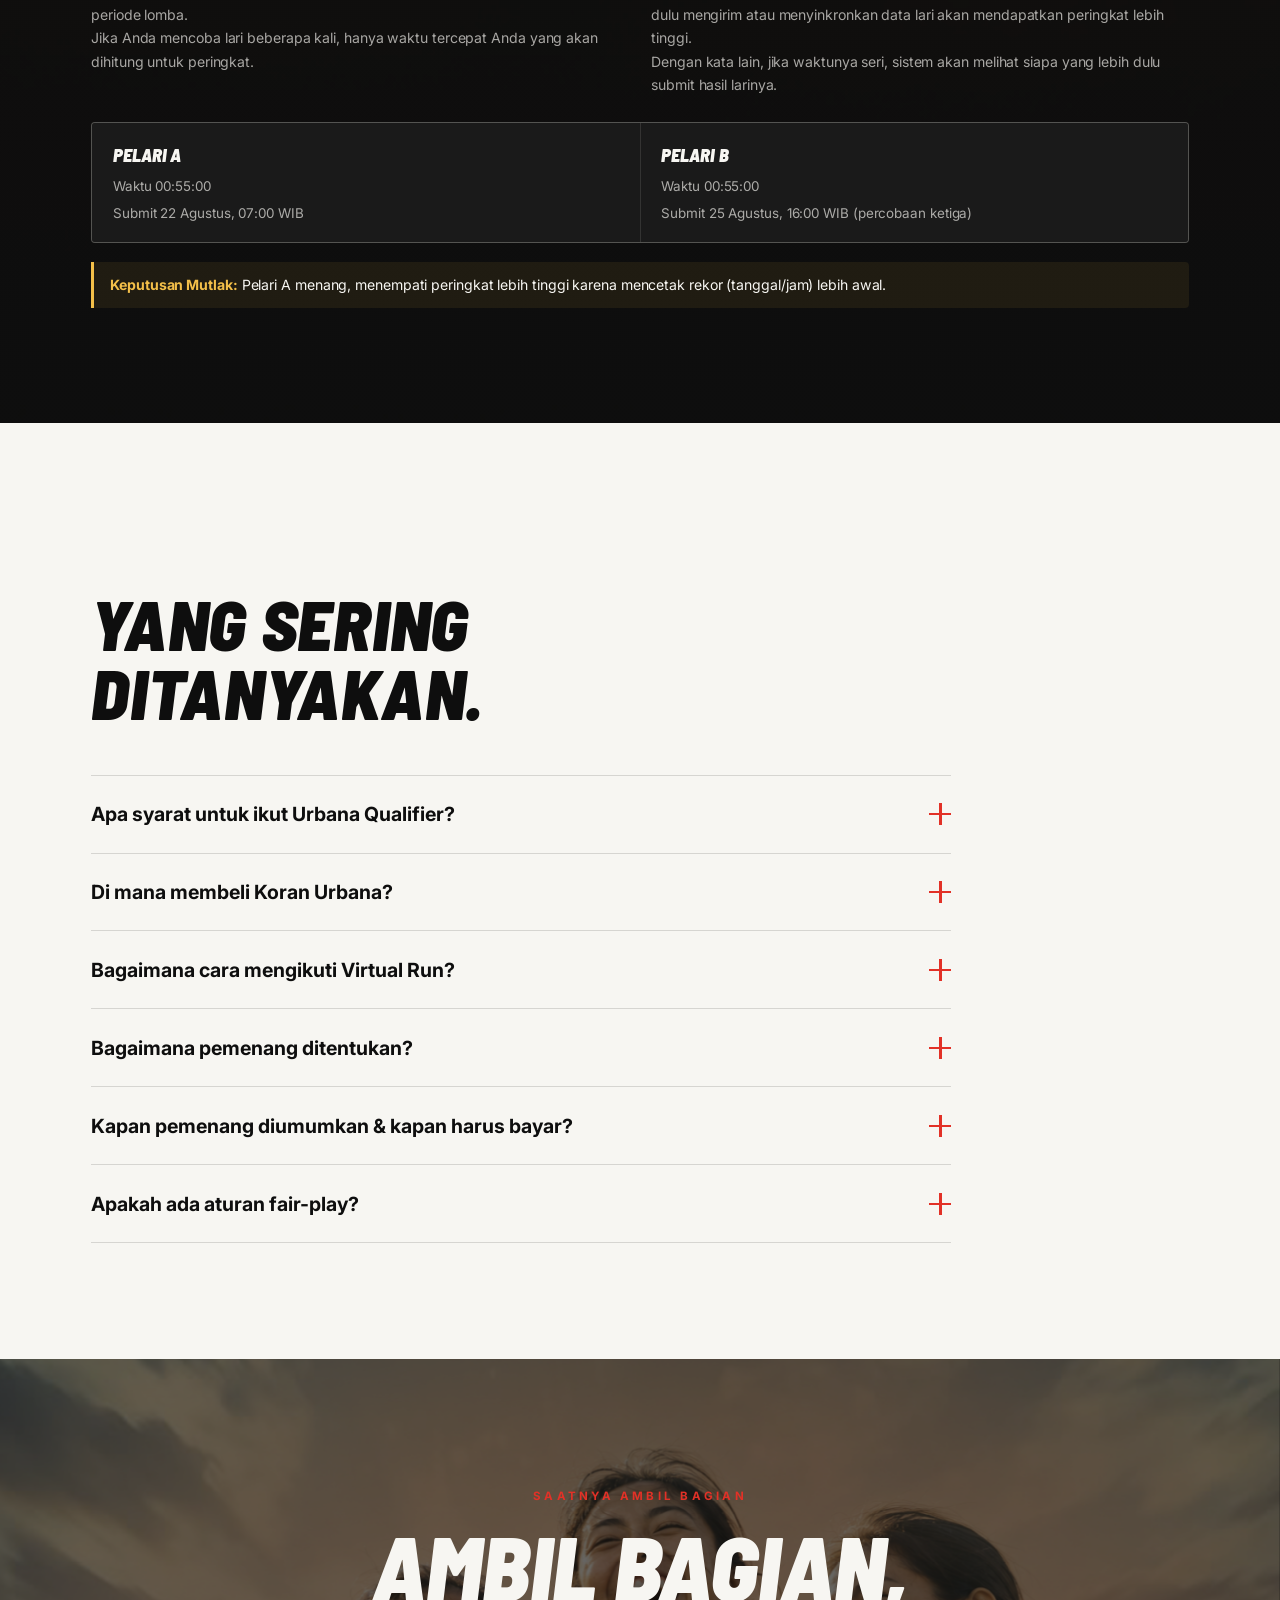
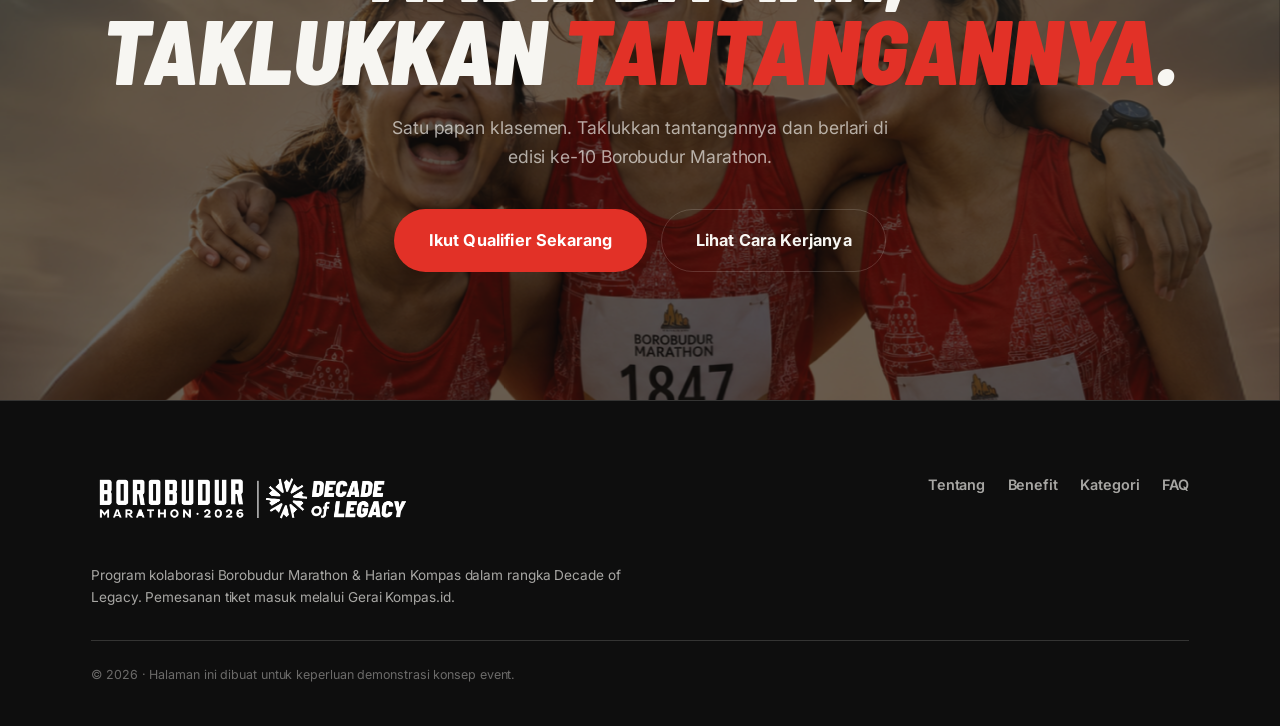
==== commit 6ec0388d: "content: remove em/en-dash punctuation from all UX copy - Date ranges (en-dash meaning "to"): replac" ====
--- a/marathon/index.html
+++ b/marathon/index.html
@@ -3,7 +3,7 @@
 <head>
   <meta charset="utf-8" />
   <meta name="viewport" content="width=device-width, initial-scale=1" />
-  <title>Urbana Qualifier · Borobudur Marathon 2026 — Decade of Legacy</title>
+  <title>Urbana Qualifier · Borobudur Marathon 2026 · Decade of Legacy</title>
   <meta name="description" content="Ikuti tantangan Virtual Run Urbana Qualifier dan raih slot lari di Borobudur Marathon 2026. Kolaborasi Borobudur Marathon × Kompas.id." />
   <meta name="theme-color" content="#0E0E0E" />
   <link rel="icon" href="assets/favicon.svg" type="image/svg+xml" />
@@ -25,7 +25,7 @@
   <!-- ================= HEADER ================= -->
   <header class="site-header" id="siteHeader" data-state="top">
     <div class="container header__inner">
-      <a class="brand" href="#beranda" aria-label="Borobudur Marathon 2026 — beranda">
+      <a class="brand" href="#beranda" aria-label="Borobudur Marathon 2026 · beranda">
         <img class="brand__logo" src="assets/logo-borobudur.png" alt="Borobudur Marathon 2026" width="1200" height="442" />
       </a>
 
@@ -57,13 +57,13 @@
       </div>
       <div class="container hero__inner">
         <div class="hero__col">
-        <img class="hero__decade reveal" src="assets/decade-white-logo.png" alt="Decade of Legacy — Borobudur Marathon 2026" width="1200" height="408" />
+        <img class="hero__decade reveal" src="assets/decade-white-logo.png" alt="Decade of Legacy · Borobudur Marathon 2026" width="1200" height="408" />
         <h1 class="hero__title reveal" id="hero-title">
           Taklukkan <span class="txt-accent">Tantangan</span><br />
           Menuju Garis Start.
         </h1>
         <p class="hero__lead reveal">
-          Ikuti tantangan <strong>Urbana Qualifier</strong> — taklukkan Virtual Run, buktikan lewat lari, dan raih
+          Ikuti tantangan <strong>Urbana Qualifier</strong>. Taklukkan Virtual Run, buktikan lewat lari, dan raih
           slot resmi Anda di Borobudur Marathon 2026.
         </p>
 
@@ -108,7 +108,7 @@
             <p class="reveal">
               Urbana Qualifier lahir dari kolaborasi <strong>Borobudur Marathon × Harian Kompas</strong>
               merayakan 10 tahun perjalanan lari legendaris di kaki Candi Borobudur. Program ini mengajak setiap
-              pelari menaklukkan tantangan Virtual Run untuk mengunci tempat di garis start — dengan cara paling adil:
+              pelari menaklukkan tantangan Virtual Run untuk mengunci tempat di garis start dengan cara paling adil:
               <strong>buktikan performa Anda sendiri</strong>.
             </p>
             <p class="reveal">
@@ -129,7 +129,7 @@
                 <svg class="tl__icon" viewBox="0 0 24 24" fill="none" stroke="currentColor" stroke-width="1.9" stroke-linecap="round" stroke-linejoin="round" aria-hidden="true">
                   <path d="M4 5h12v14H5a1 1 0 0 1-1-1V5z"/><path d="M16 8h3a1 1 0 0 1 1 1v9a1 1 0 0 1-2 0"/><line x1="7" y1="9" x2="13" y2="9"/><line x1="7" y1="12" x2="13" y2="12"/><line x1="7" y1="15" x2="11" y2="15"/>
                 </svg>
-                <span class="tl__date">10–15 Agustus</span>
+                <span class="tl__date">10 sampai 15 Agustus</span>
                 <h4 class="tl__phase">Fase 1 · Pre-Order</h4>
                 <p>Pesan paket Koran Urbana Edisi 22 Agustus. Kuota terbatas, siapa cepat dia dapat.</p>
               </div>
@@ -140,9 +140,9 @@
                 <svg class="tl__icon" viewBox="0 0 24 24" fill="none" stroke="currentColor" stroke-width="1.9" stroke-linecap="round" stroke-linejoin="round" aria-hidden="true">
                   <path d="M3 7l9-4 9 4v10l-9 4-9-4V7z"/><path d="M3 7l9 4 9-4"/><line x1="12" y1="11" x2="12" y2="21"/><path d="M7.5 5.2l9 4"/>
                 </svg>
-                <span class="tl__date">19–21 Agustus</span>
+                <span class="tl__date">19 sampai 21 Agustus</span>
                 <h4 class="tl__phase">Fase 2 · Distribusi</h4>
-                <p>Koran Urbana fisik tiba di alamat Anda — tiket masuk resmi ke tantangan.</p>
+                <p>Koran Urbana fisik tiba di alamat Anda, tiket masuk resmi ke tantangan.</p>
               </div>
             </li>
             <li class="tl reveal tl--hot">
@@ -151,7 +151,7 @@
                 <svg class="tl__icon" viewBox="0 0 24 24" fill="none" stroke="currentColor" stroke-width="1.9" stroke-linecap="round" stroke-linejoin="round" aria-hidden="true">
                   <path d="M12 21s-7-6.5-7-11a7 7 0 0 1 14 0c0 4.5-7 11-7 11z"/><circle cx="12" cy="10" r="2.5"/>
                 </svg>
-                <span class="tl__date">22–26 Agustus</span>
+                <span class="tl__date">22 sampai 26 Agustus</span>
                 <h4 class="tl__phase">Fase 3 · The Qualifier</h4>
                 <p>Taklukkan Virtual Run (10K / HM / FM) dengan GPS di aplikasi Bormar. Pantau posisi Anda di <b>leaderboard real-time</b>.</p>
               </div>
@@ -162,7 +162,7 @@
                 <svg class="tl__icon" viewBox="0 0 24 24" fill="none" stroke="currentColor" stroke-width="1.9" stroke-linecap="round" stroke-linejoin="round" aria-hidden="true">
                   <path d="M12 3l7 3v5c0 4.5-3 8-7 10-4-2-7-5.5-7-10V6l7-3z"/><path d="M9 12l2 2 4-4"/>
                 </svg>
-                <span class="tl__date">27–29 Agustus</span>
+                <span class="tl__date">27 sampai 29 Agustus</span>
                 <h4 class="tl__phase">Fase 4 · Verifikasi</h4>
                 <p>Sistem memfilter <b>single fastest effort</b> dan menerapkan tie-breaker waktu. Fair-play: pace tak wajar (&lt; 3:00/km) ditandai.</p>
               </div>
@@ -173,7 +173,7 @@
                 <svg class="tl__icon" viewBox="0 0 24 24" fill="none" stroke="currentColor" stroke-width="1.9" stroke-linecap="round" stroke-linejoin="round" aria-hidden="true">
                   <path d="M7 4h10v4a5 5 0 0 1-10 0V4z"/><path d="M7 5H4.5v1.5a3 3 0 0 0 3 3"/><path d="M17 5h2.5v1.5a3 3 0 0 1-3 3"/><line x1="12" y1="13" x2="12" y2="17"/><line x1="8.5" y1="20" x2="15.5" y2="20"/><path d="M10 20l.4-3h3.2l.4 3"/>
                 </svg>
-                <span class="tl__date">1–2 September</span>
+                <span class="tl__date">1 sampai 2 September</span>
                 <h4 class="tl__phase">Fase 5 · Pemenang</h4>
                 <p>Pemenang menerima undangan resmi &amp; melunasi invoice maksimal <b>2×24 jam</b>. Selamat datang di garis start.</p>
                 <a class="tl__link" href="pemenang.html">Lihat pengumuman pemenang →</a>
@@ -214,7 +214,7 @@
           <h2 class="h2 reveal" id="benefit-title">Satu tiket, benefit berlapis.</h2>
           <p class="section-sub reveal">
             Setiap paket aktivasi Urbana Qualifier membawa
-            <strong>benefit eksklusif senilai Rp 350.000</strong> — kombinasi akses literasi, pelatihan, dan pengalaman eksklusif khusus peserta Qualifier.
+            <strong>benefit eksklusif senilai Rp 350.000</strong>, kombinasi akses literasi, pelatihan, dan pengalaman eksklusif khusus peserta Qualifier.
           </p>
         </div>
 
@@ -227,7 +227,7 @@
           <article class="benefit reveal">
             <span class="benefit__no" aria-hidden="true">02</span>
             <h3 class="benefit__title">Eksklusivitas Bormar</h3>
-            <p>Koleksi Zine 10th Bormar (Running Culture) dan grafir nama pada medali — penanda satu dekade yang tak tergantikan.</p>
+            <p>Koleksi Zine 10th Bormar (Running Culture) dan grafir nama pada medali, penanda satu dekade yang tak tergantikan.</p>
           </article>
           <article class="benefit reveal">
             <span class="benefit__no" aria-hidden="true">03</span>
@@ -251,7 +251,7 @@
           <p class="eyebrow eyebrow--light">Kategori &amp; Biaya Pendaftaran</p>
         </div>
         <h2 class="h2 h2--light reveal" id="cats-title">Tiga jarak, satu papan klasemen.</h2>
-        <p class="section-sub section-sub--light reveal">Pilih jaraknya, lihat harga slot pemenang beserta rincian kategorinya — semua diperebutkan lewat effort tercepat.</p>
+        <p class="section-sub section-sub--light reveal">Pilih jaraknya, lihat harga slot pemenang beserta rincian kategorinya. Semua diperebutkan lewat effort tercepat.</p>
 
         <div class="cats">
           <!-- 10K -->
@@ -289,7 +289,7 @@
         </div>
 
         <div class="segtags-shared reveal">
-          <p class="segtags__label">Kategori — berlaku untuk semua jarak</p>
+          <p class="segtags__label">Kategori untuk semua jarak</p>
           <ul class="segtags">
             <li>National · Putra</li>
             <li>National · Putri</li>
@@ -363,7 +363,7 @@
               <span class="faq__icon" aria-hidden="true"></span>
             </button>
             <div class="faq__a" id="faq-2" hidden>
-              <p>Pemesanan dilakukan pada masa Pre-Order (10–15 Agustus) melalui <b>Gerai Kompas.id</b>. Koran fisik didistribusikan ke alamat Anda pada 19–21 Agustus.</p>
+              <p>Pemesanan dilakukan pada masa Pre-Order (10 sampai 15 Agustus) melalui <b>Gerai Kompas.id</b>. Koran fisik didistribusikan ke alamat Anda pada 19 sampai 21 Agustus.</p>
             </div>
           </div>
 
@@ -373,7 +373,7 @@
               <span class="faq__icon" aria-hidden="true"></span>
             </button>
             <div class="faq__a" id="faq-3" hidden>
-              <p>Selama 22–26 Agustus, lari sesuai jarak pilihan Anda (10K / HM / FM) sambil merekam rute dengan <b>GPS di aplikasi Bormar</b>. Posisi Anda tampil di leaderboard secara real-time.</p>
+              <p>Selama 22 sampai 26 Agustus, lari sesuai jarak pilihan Anda (10K / HM / FM) sambil merekam rute dengan <b>GPS di aplikasi Bormar</b>. Posisi Anda tampil di leaderboard secara real-time.</p>
             </div>
           </div>
 
@@ -393,7 +393,7 @@
               <span class="faq__icon" aria-hidden="true"></span>
             </button>
             <div class="faq__a" id="faq-5" hidden>
-              <p>Klasemen akhir difinalisasi 27–29 Agustus. Pemenang menerima undangan resmi pada 1–2 September dan wajib melunasi invoice maksimal <b>2×24 jam</b>. Slot yang hangus dialihkan ke peringkat berikutnya.</p>
+              <p>Klasemen akhir difinalisasi 27 sampai 29 Agustus. Pemenang menerima undangan resmi pada 1 sampai 2 September dan wajib melunasi invoice maksimal <b>2×24 jam</b>. Slot yang hangus dialihkan ke peringkat berikutnya.</p>
             </div>
           </div>
 
@@ -426,7 +426,7 @@
     <footer class="footer">
       <div class="container footer__inner">
         <div class="footer__brand">
-          <img class="brand__logo" src="assets/logo-gabung-legacy.png" alt="Borobudur Marathon 2026 — Decade of Legacy × Kompas.id" width="1200" height="191" />
+          <img class="brand__logo" src="assets/logo-gabung-legacy.png" alt="Borobudur Marathon 2026 · Decade of Legacy × Kompas.id" width="1200" height="191" />
         </div>
         <nav class="footer__nav" aria-label="Navigasi footer">
           <a href="#tentang">Tentang</a>
